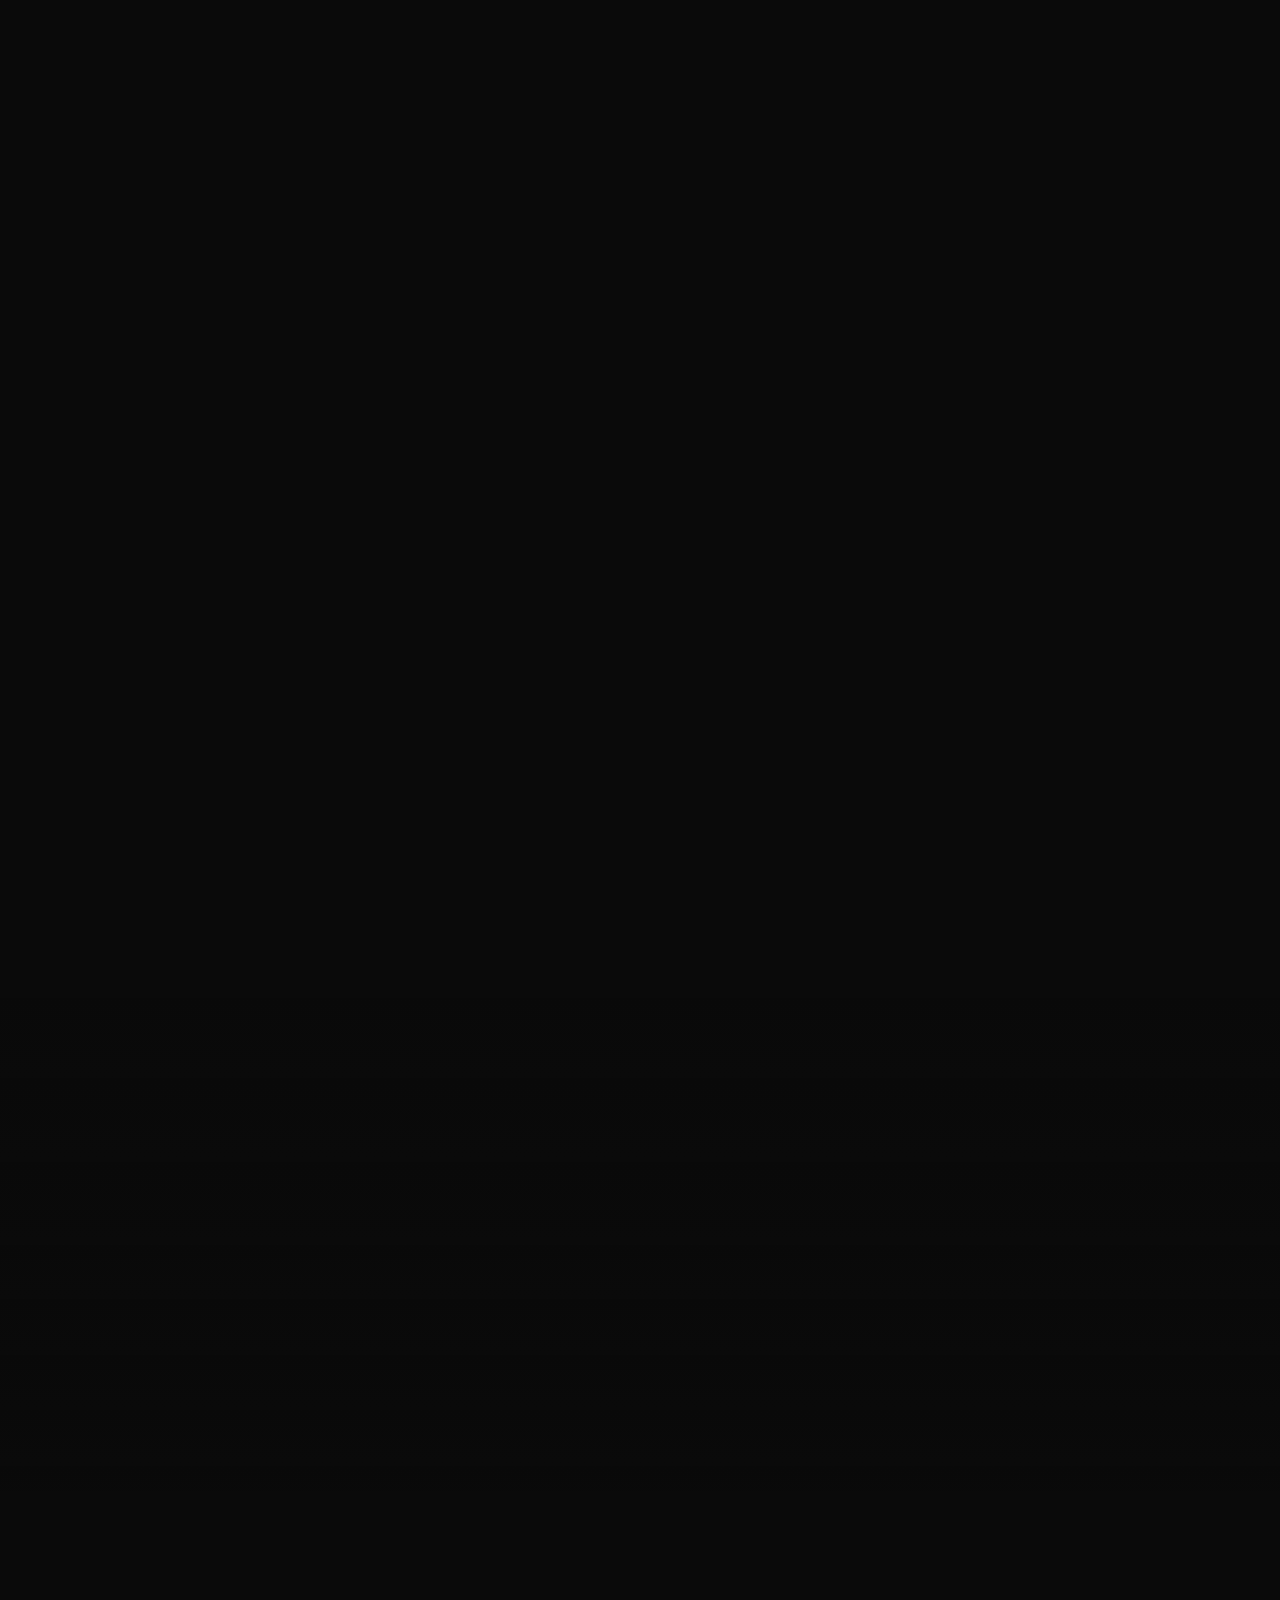
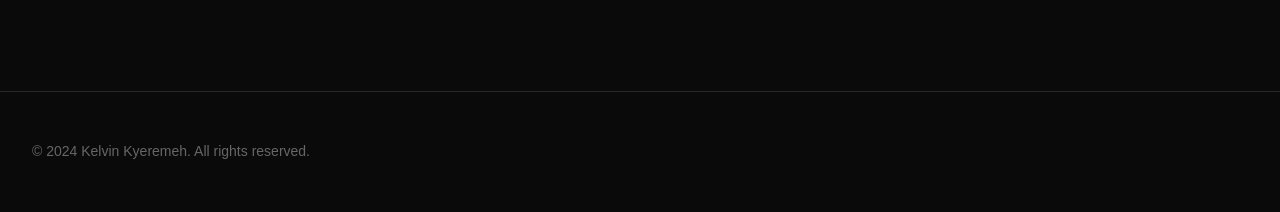
==== index.html @ 632bdc46 "Replace page transitions with smooth site-wide black fade Co-Authored-By: Claude Opus 4.6 <noreply@a" ====
<!DOCTYPE html>
<html lang="en">
<head>
    <meta charset="UTF-8">
    <meta name="viewport" content="width=device-width, initial-scale=1.0">
    <title>Kelvin Kyeremeh - UX/UI Designer</title>
    <meta name="description" content="Portfolio of Kelvin Kyeremeh, UX/UI Designer specializing in user-centered digital experiences">
    <link rel="stylesheet" href="css/styles.css">
</head>
<body>
    <div class="page-transition-overlay"></div>
    <!-- Navigation -->
    <nav class="nav">
        <div class="nav-container">
            <a href="index.html" class="logo">
                <span>KELVIN KYEREMEH</span>
            </a>
            <ul class="nav-links">
                <li><a href="index.html" class="nav-link active">Work</a></li>
                <li><a href="stack.html" class="nav-link">Stack</a></li>
                <li><a href="about.html" class="nav-link">About</a></li>
            </ul>
            <div class="nav-actions">
                <a href="https://www.linkedin.com/in/kelvin-kyeremeh-b61089263/" target="_blank" rel="noopener noreferrer" class="linkedin-icon" aria-label="LinkedIn">
                    <svg width="24" height="24" viewBox="0 0 24 24" fill="currentColor">
                        <path d="M20.447 20.452h-3.554v-5.569c0-1.328-.027-3.037-1.852-3.037-1.853 0-2.136 1.445-2.136 2.939v5.667H9.351V9h3.414v1.561h.046c.477-.9 1.637-1.85 3.37-1.85 3.601 0 4.267 2.37 4.267 5.455v6.286zM5.337 7.433c-1.144 0-2.063-.926-2.063-2.065 0-1.138.92-2.063 2.063-2.063 1.14 0 2.064.925 2.064 2.063 0 1.139-.925 2.065-2.064 2.065zm1.782 13.019H3.555V9h3.564v11.452zM22.225 0H1.771C.792 0 0 .774 0 1.729v20.542C0 23.227.792 24 1.771 24h20.451C23.2 24 24 23.227 24 22.271V1.729C24 .774 23.2 0 22.222 0h.003z"/>
                    </svg>
                </a>
                <a href="kelvin-kyeremeh-resume.pdf" download class="resume-btn">
                    Resume <span class="download-icon">↓</span>
                </a>
            </div>
            <button class="menu-toggle" aria-label="Toggle menu">
                <span></span>
                <span></span>
                <span></span>
            </button>
        </div>
        <!-- Mobile Menu Overlay -->
        <div class="mobile-menu">
            <ul class="mobile-menu-links">
                <li><a href="index.html" class="mobile-nav-link">Work</a></li>
                <li><a href="stack.html" class="mobile-nav-link">Stack</a></li>
                <li><a href="about.html" class="mobile-nav-link">About</a></li>
                <li><a href="kelvin-kyeremeh-resume.pdf" download class="mobile-nav-link">Resume</a></li>
            </ul>
        </div>
    </nav>

    <!-- Hero Section -->
    <section class="hero">
        <div class="container">
            <div class="hero-content">
                <h1 class="hero-title">
                    <span class="hero-title-line">UX/UI Designer</span>
                    <span class="hero-title-line">designing clarity</span>
                    <span class="hero-title-line">in a noisy world</span>
                </h1>
                <p class="hero-subtitle">Available for freelance & full-time roles</p>
            </div>
            <div class="scroll-indicator">
                <span>Scroll to explore</span>
                <div class="scroll-line"></div>
            </div>
        </div>
    </section>

    <!-- Projects Section -->
    <section class="projects">
        <div class="container-full">
            <!-- Project 1 - Pinterest -->
            <article class="project-showcase project-showcase--fullbg" data-project="1">
                <div class="project-bg-image" style="background-image: url('images/pinterest-hero.png');"></div>
                <div class="project-bg-overlay"></div>
                <div class="project-content project-content--fullbg">
                    <div class="project-text project-text--fullbg">
                        <h2 class="project-showcase-title">Pinterest,<br>Organized</h2>
                        <p class="project-showcase-description">Improving the visibility and usability of Sections to help users better manage saved content and reduce clutter.</p>
                        <a href="case-studies/pinterest-redesign.html" class="project-showcase-link">
                            OPEN CASE STUDY <span class="arrow">→</span>
                        </a>
                    </div>
                    <div class="project-visual pinterest-3d-scene project-visual--poke">
                        <div class="phone-mockup phone-mockup--back">
                            <div class="phone-mockup__frame">
                                <div class="phone-mockup__notch"></div>
                                <div class="phone-mockup__screen">
                                    <img src="images/boards.png" alt="Pinterest app" />
                                </div>
                                <div class="phone-mockup__bar"></div>
                            </div>
                        </div>
                        <div class="phone-mockup phone-mockup--front">
                            <div class="phone-mockup__frame">
                                <div class="phone-mockup__notch"></div>
                                <div class="phone-mockup__screen">
                                    <img src="images/boards.png" alt="Pinterest app" />
                                </div>
                                <div class="phone-mockup__bar"></div>
                            </div>
                        </div>
                    </div>
                </div>
            </article>

            <!-- Project 2 - USPS -->
            <article class="project-showcase" data-project="2">
                <div class="project-content">
                    <div class="project-text">
                        <h2 class="project-showcase-title">USPS, Modernized</h2>
                        <p class="project-showcase-description">Modernizing package tracking for clarity and ease of use. Redesigned the USPS mobile app to help users understand delivery progress at a glance with a cleaner interface.</p>
                        <a href="case-studies/usps-redesign.html" class="project-showcase-link">
                            OPEN CASE STUDY <span class="arrow">→</span>
                        </a>
                    </div>
                    <div class="project-visual">
                        <div class="project-main-image" style="background: linear-gradient(135deg, #004B87 0%, #0077C8 100%);">
                            <div class="image-placeholder">
                                <span>USPS Hero Image</span>
                            </div>
                        </div>
                        <div class="project-preview-card" style="background: linear-gradient(135deg, #667eea 0%, #764ba2 100%);">
                            <div class="image-placeholder">
                                <span>Preview</span>
                            </div>
                        </div>
                    </div>
                </div>
            </article>

            <!-- Project 3 - Under Construction -->
            <article class="project-showcase" data-project="3">
                <div class="project-content">
                    <div class="project-text">
                        <h2 class="project-showcase-title">?????</h2>
                        <p class="project-showcase-description">New project coming soon. Stay tuned for updates on this exciting design challenge.</p>
                        <a href="#" class="project-showcase-link disabled" onclick="event.preventDefault();">
                            COMING SOON <span class="arrow">→</span>
                        </a>
                    </div>
                    <div class="project-visual">
                        <div class="project-main-image" style="background: linear-gradient(135deg, #4facfe 0%, #00f2fe 100%);">
                            <div class="image-placeholder under-construction">
                                <span style="font-size: 3rem;">🚧</span>
                                <span style="font-size: 1.5rem; font-weight: 600;">UNDER CONSTRUCTION</span>
                            </div>
                        </div>
                        <div class="project-preview-card" style="background: linear-gradient(135deg, #4facfe 0%, #00f2fe 100%);">
                            <div class="image-placeholder">
                                <span>Coming Soon</span>
                            </div>
                        </div>
                    </div>
                </div>
            </article>
        </div>
    </section>

    <!-- Get in Touch Section -->
    <div class="get-in-touch">
        <p class="get-in-touch-label">Get in touch</p>
        <span class="email-link" id="emailLink" onclick="copyEmail(event)">kelvinkyeremehh&#64;gmail.com</span>
        <span class="copy-notification" id="copyNotification">Email copied!</span>
    </div>

    <!-- Footer -->
    <footer class="footer">
        <div class="container">
            <div class="footer-content">
                <p>&copy; 2024 Kelvin Kyeremeh. All rights reserved.</p>
            </div>
        </div>
    </footer>

    <!-- Custom Cursor -->
    <div class="cursor"></div>
    <div class="cursor-follower"></div>

    <script src="js/script.js"></script>
</body>
</html>
---- css/styles.css ----
/* ==========================================
   PORTFOLIO STARTER - STYLES
   Inspired by modern portfolio aesthetics
   ========================================== */

/* ==========================================
   CSS VARIABLES
   ========================================== */
:root {
    /* Colors - Dark Theme */
    --bg-primary: #0a0a0a;
    --bg-secondary: #111111;
    --bg-light: #1a1a1a;
    --text-primary: #ffffff;
    --text-secondary: #a0a0a0;
    --text-muted: #666666;
    --accent: #ec4899;
    --accent-hover: #f472b6;
    --border-color: #2a2a2a;
    
    /* Typography */
    --font-main: -apple-system, BlinkMacSystemFont, 'Segoe UI', 'Roboto', 'Oxygen', 'Ubuntu', 'Cantarell', sans-serif;
    --font-display: -apple-system, BlinkMacSystemFont, 'Segoe UI', 'Roboto', 'Oxygen', 'Ubuntu', 'Cantarell', sans-serif;
    
    /* Spacing */
    --spacing-xs: 0.5rem;
    --spacing-sm: 1rem;
    --spacing-md: 2rem;
    --spacing-lg: 4rem;
    --spacing-xl: 6rem;
    
    /* Layout */
    --max-width: 1400px;
    --border-radius: 12px;
    
    /* Transitions */
    --transition-smooth: all 0.4s cubic-bezier(0.4, 0, 0.2, 1);
    --transition-fast: all 0.2s ease;
}

/* ==========================================
   RESET & BASE STYLES
   ========================================== */
* {
    margin: 0;
    padding: 0;
    box-sizing: border-box;
}

html {
    scroll-behavior: smooth;
    font-size: 16px;
}

body {
    font-family: var(--font-main);
    background-color: var(--bg-primary);
    color: var(--text-primary);
    line-height: 1.6;
    overflow-x: hidden;
    cursor: none; /* Custom cursor enabled */
    position: relative;
}

/* Bottom blur gradient - only visible after scrolling */
body::after {
    content: '';
    position: fixed;
    bottom: 0;
    left: 0;
    right: 0;
    height: 120px;
    background: linear-gradient(to bottom,
        transparent 0%,
        rgba(10, 10, 10, 0.04) 20%,
        rgba(10, 10, 10, 0.12) 40%,
        rgba(10, 10, 10, 0.28) 60%,
        rgba(10, 10, 10, 0.48) 80%,
        rgba(10, 10, 10, 0.68) 100%
    );
    -webkit-mask-image: linear-gradient(to bottom, transparent 0%, black 40%);
    mask-image: linear-gradient(to bottom, transparent 0%, black 40%);
    pointer-events: none;
    z-index: 100;
    backdrop-filter: blur(3.2px);
    -webkit-backdrop-filter: blur(3.2px);
    opacity: 0;
    transition: opacity 0.5s ease;
}

body.scrolled::after {
    opacity: 1;

}

body.at-bottom::after {
    opacity: 0;
}

::selection {
    background-color: var(--accent);
    color: white;
}

/* ==========================================
   CUSTOM CURSOR
   ========================================== */
.cursor,
.cursor-follower {
    width: 10px;
    height: 10px;
    border-radius: 50%;
    position: fixed;
    pointer-events: none;
    z-index: 9999;
    left: 0;
    top: 0;
    transform: translate(-50%, -50%);
}

.cursor {
    background-color: var(--accent);
    transition: transform 0.15s ease, opacity 0.3s ease;
    opacity: 1;
}

.cursor-follower {
    width: 40px;
    height: 40px;
    border: 1px solid var(--accent);
    background: transparent;
    transition: transform 0.3s cubic-bezier(0.4, 0, 0.2, 1), opacity 0.3s ease;
    opacity: 0.5;
}

/* Cursor hover states */
body.cursor-hover .cursor {
    transform: translate(-50%, -50%) scale(2);
    opacity: 0.8;
}

body.cursor-hover .cursor-follower {
    transform: translate(-50%, -50%) scale(1.5);
    opacity: 0.3;
}

/* Hide custom cursor on touch devices */
@media (hover: none) {
    .cursor,
    .cursor-follower {
        display: none !important;
    }
}

/* ==========================================
   TYPOGRAPHY
   ========================================== */
h1, h2, h3, h4, h5, h6 {
    font-family: var(--font-display);
    font-weight: 600;
    line-height: 1.2;
    color: var(--text-primary);
}

h1 {
    font-size: clamp(2.5rem, 8vw, 5rem);
    font-weight: 700;
    letter-spacing: -0.03em;
}

h2 {
    font-size: clamp(2rem, 5vw, 3.5rem);
    font-weight: 600;
    letter-spacing: -0.02em;
}

h3 {
    font-size: clamp(1.5rem, 3vw, 2rem);
    font-weight: 600;
}

h4 {
    font-size: 1.25rem;
    font-weight: 600;
}

p {
    font-size: 1.125rem;
    color: var(--text-secondary);
    line-height: 1.7;
}

.large-text {
    font-size: clamp(1.25rem, 2.5vw, 1.75rem);
    line-height: 1.6;
    color: var(--text-primary);
}

a {
    color: var(--text-primary);
    text-decoration: none;
    transition: var(--transition-fast);
}

ul {
    list-style: none;
}

/* ==========================================
   LAYOUT CONTAINERS
   ========================================== */
.container {
    max-width: var(--max-width);
    margin: 0 auto;
    padding: 0 2rem;
}

.case-container {
    max-width: 1000px;
    margin: 0 auto;
    padding: 0 2rem;
}

/* ==========================================
   NAVIGATION - Andy Weir Style
   ========================================== */
.nav {
    position: fixed;
    top: 0;
    left: 0;
    right: 0;
    z-index: 1000;
    background-color: transparent;
    padding: 2rem 0;
    transition: all 0.3s ease;
}

.nav.scrolled {
    background-color: transparent;
}

.nav-container {
    max-width: var(--max-width);
    margin: 0 auto;
    padding: 0 2rem;
    display: flex;
    justify-content: space-between;
    align-items: center;
    gap: 2rem;
}

/* Logo - No Avatar */
.logo {
    display: flex;
    align-items: center;
    font-size: 1rem;
    font-weight: 500;
    letter-spacing: 0.02em;
    color: var(--text-primary);
    transition: opacity 0.3s ease;
}

.logo:hover {
    opacity: 0.8;
}

/* Navigation Links - Pill Style */
.nav-links {
    display: flex;
    gap: 0.5rem;
    align-items: center;
    background: rgba(255, 255, 255, 0.08);
    padding: 0.5rem;
    border-radius: 50px;
    backdrop-filter: blur(24px) saturate(180%);
    -webkit-backdrop-filter: blur(24px) saturate(180%);
    border: 1px solid rgba(255, 255, 255, 0.14);
    box-shadow: 0 4px 24px rgba(0, 0, 0, 0.25), inset 0 1px 0 rgba(255, 255, 255, 0.08);
}

.nav-link {
    position: relative;
    font-size: 0.9375rem;
    font-weight: 400;
    color: var(--text-secondary);
    padding: 0.5rem 1.25rem;
    border-radius: 50px;
    transition: all 0.3s ease;
    white-space: nowrap;
}

.nav-link:hover {
    color: var(--text-primary);
    background: rgba(255, 255, 255, 0.05);
}

.nav-link.active {
    color: var(--text-primary);
    background: rgba(255, 255, 255, 0.1);
    font-weight: 500;
}

/* Nav Actions */
.nav-actions {
    display: flex;
    align-items: center;
}

.resume-btn {
    display: flex;
    align-items: center;
    gap: 0.5rem;
    padding: 0.625rem 1.25rem;
    background: rgba(255, 255, 255, 0.95);
    color: #000;
    border-radius: 50px;
    font-size: 0.9375rem;
    font-weight: 500;
    transition: all 0.3s ease;
    border: none;
}

.resume-btn:hover {
    background: rgba(255, 255, 255, 1);
    transform: translateY(-1px);
    box-shadow: 0 4px 12px rgba(255, 255, 255, 0.2);
}

.download-icon {
    font-size: 1.1rem;
    line-height: 1;
}

/* LinkedIn Icon */
.linkedin-icon {
    display: inline-flex;
    align-items: center;
    justify-content: center;
    width: 44px;
    height: 44px;
    margin-right: 1rem;
    color: white;
    opacity: 1;
    transition: transform 0.3s ease;
}

.linkedin-icon:hover {
    transform: translateY(-2px);
}

/* Get in Touch Section */
.get-in-touch {
    position: fixed;
    bottom: 2rem;
    right: 2rem;
    text-align: right;
    z-index: 1001;
}

.get-in-touch-label {
    font-size: 0.75rem;
    font-weight: 600;
    letter-spacing: 0.1em;
    text-transform: uppercase;
    color: var(--text-muted);
    margin-bottom: 0.5rem;
}

.email-link {
    display: block;
    font-size: 1rem;
    color: var(--text-primary);
    text-decoration: none;
    position: relative;
    transition: color 0.3s ease;
    cursor: pointer;
    text-align: right;
}

.email-link::after {
    content: '';
    position: absolute;
    bottom: -2px;
    left: 0;
    width: 0;
    height: 1px;
    background: var(--accent);
    transition: width 0.3s ease;
}

.email-link:hover::after {
    width: 100%;
}

.email-link:hover {
    color: var(--accent);
}

.copy-notification {
    display: block;
    font-size: 0.75rem;
    color: var(--accent);
    margin-top: 0.5rem;
    opacity: 0;
    transform: translateY(-5px);
    transition: opacity 0.3s ease, transform 0.3s ease;
}

.copy-notification.show {
    opacity: 1;
    transform: translateY(0);
}

/* Mobile menu toggle */
.menu-toggle {
    display: none;
    flex-direction: column;
    gap: 5px;
    background: transparent;
    border: none;
    cursor: pointer;
    padding: 0.5rem;
    z-index: 1001;
    position: relative;
}

.menu-toggle span {
    display: block;
    width: 22px;
    height: 2px;
    background: var(--text-primary);
    transition: var(--transition-fast);
    border-radius: 2px;
}

.menu-toggle.active span:nth-child(1) {
    transform: rotate(45deg) translate(5px, 5px);
}

.menu-toggle.active span:nth-child(2) {
    opacity: 0;
}

.menu-toggle.active span:nth-child(3) {
    transform: rotate(-45deg) translate(7px, -6px);
}

/* Mobile Menu Overlay */
.mobile-menu {
    position: fixed;
    top: 0;
    right: -100%;
    width: 100%;
    max-width: 400px;
    height: 100vh;
    background: rgba(10, 10, 10, 0.98);
    backdrop-filter: blur(20px);
    z-index: 999;
    transition: right 0.3s cubic-bezier(0.4, 0, 0.2, 1);
    padding: 100px 2rem 2rem;
}

.mobile-menu.active {
    right: 0;
}

.mobile-menu-links {
    list-style: none;
    display: flex;
    flex-direction: column;
    gap: 1rem;
}

.mobile-nav-link {
    display: block;
    font-size: 1.5rem;
    font-weight: 500;
    color: var(--text-primary);
    padding: 1rem 0;
    border-bottom: 1px solid rgba(255, 255, 255, 0.1);
    transition: var(--transition-fast);
}

.mobile-nav-link:hover {
    color: var(--accent);
    padding-left: 1rem;
}

/* Responsive */
@media (max-width: 1024px) {
    .nav-links {
        display: none;
    }
    
    .nav-actions {
        display: none;
    }
    
    .menu-toggle {
        display: flex;
    }
    
    .linkedin-icon {
        display: none;
    }
    
    .get-in-touch {
        bottom: 1rem;
        right: 1rem;
    }
    
    .get-in-touch-label {
        font-size: 0.65rem;
    }
    
    .email-link {
        font-size: 0.875rem;
    }
}

/* ==========================================
   HERO SECTION
   ========================================== */
.hero {
    min-height: 100vh;
    display: flex;
    align-items: center;
    justify-content: center;
    position: relative;
    padding-top: 80px;
}

.hero-content {
    text-align: center;
    margin-bottom: 4rem;
}

.hero-title {
    margin-bottom: 2rem;
}

.hero-title-line {
    display: block;
    opacity: 0;
    transform: translateY(30px);
    animation: fadeInUp 0.8s cubic-bezier(0.4, 0, 0.2, 1) forwards;
}

.hero-title-line:nth-child(1) {
    animation-delay: 0.1s;
}

.hero-title-line:nth-child(2) {
    animation-delay: 0.2s;
}

.hero-title-line:nth-child(3) {
    animation-delay: 0.3s;
}

@keyframes fadeInUp {
    to {
        opacity: 1;
        transform: translateY(0);
    }
}

.hero-subtitle {
    font-size: 1.25rem;
    color: var(--text-secondary);
    opacity: 0;
    animation: fadeIn 0.8s 0.6s forwards;
}

@keyframes fadeIn {
    to {
        opacity: 1;
    }
}

.scroll-indicator {
    position: absolute;
    bottom: 4rem;
    left: 50%;
    transform: translateX(-50%);
    text-align: center;
    color: var(--text-muted);
    font-size: 0.875rem;
}

.scroll-line {
    width: 1px;
    height: 60px;
    background: var(--text-muted);
    margin: 1rem auto 0;
    animation: scrollAnimation 2s infinite;
}

@keyframes scrollAnimation {
    0%, 100% {
        transform: scaleY(0.5);
        transform-origin: top;
    }
    50% {
        transform: scaleY(1);
        transform-origin: top;
    }
}

/* ==========================================
   PROJECTS SECTION - Robin Noguier Style
   ========================================== */
.projects {
    padding: 0;
    margin-top: var(--spacing-xl);
}

.container-full {
    width: 100%;
    max-width: 100vw;
}

.project-showcase {
    min-height: 100vh;
    display: flex;
    align-items: center;
    padding: 4rem 0;
}

/* Full-background card layout */
.project-showcase--fullbg {
    position: relative;
    overflow: visible;
    padding: 0;
    min-height: 55vh;
    align-items: flex-end;
}

.project-bg-image {
    position: absolute;
    inset: 0;
    background-size: cover;
    background-position: center center;
    filter: brightness(0.3) saturate(0.5);
    z-index: 0;
}

.project-bg-overlay {
    position: absolute;
    inset: 0;
    background: linear-gradient(
        to bottom,
        rgba(10,10,10,0.2) 0%,
        rgba(10,10,10,0.5) 50%,
        rgba(10,10,10,0.95) 100%
    );
    z-index: 1;
}

.project-content--fullbg {
    position: relative;
    z-index: 2;
    display: grid;
    grid-template-columns: 1fr 1fr;
    align-items: flex-end;
    width: 100%;
    max-width: var(--max-width);
    margin: 0 auto;
    padding: 0 4rem 5rem;
    gap: 0;
}

.project-text--fullbg {
    padding-bottom: 2rem;
}

.project-index-label {
    font-size: 0.75rem;
    font-weight: 600;
    letter-spacing: 0.2em;
    color: rgba(255,255,255,0.4);
    margin-bottom: 1.5rem;
}

/* Phones poke out from bottom of card */
.project-visual--poke {
    position: relative;
    height: 500px;
    display: flex;
    align-items: flex-end;
    justify-content: center;
    margin-bottom: -160px;
    z-index: 10;
}

/* Text and visual start hidden */
.project-showcase .project-text {
    opacity: 0;
    transform: translateY(80px);
    transition: opacity 1s cubic-bezier(0.4, 0, 0.2, 1),
                transform 1s cubic-bezier(0.4, 0, 0.2, 1);
}

.project-showcase .project-visual {
    opacity: 0;
    transform: translateY(100px);
    transition: opacity 1s cubic-bezier(0.4, 0, 0.2, 1),
                transform 1s cubic-bezier(0.4, 0, 0.2, 1);
    transition-delay: 0.2s;
}

/* Fade in on scroll */
.project-showcase.in-view .project-text {
    opacity: 1;
    transform: translateY(0);
}

.project-showcase.in-view .project-visual {
    opacity: 1;
    transform: translateY(0);
}

.project-content {
    max-width: var(--max-width);
    margin: 0 auto;
    padding: 0 2rem;
    display: grid;
    grid-template-columns: 1fr 1.5fr;
    gap: 4rem;
    align-items: center;
}

/* Left side - Text */
.project-text {
    padding-right: 2rem;
}

.project-showcase-title {
    font-size: clamp(4rem, 10vw, 8rem);
    font-weight: 700;
    line-height: 0.9;
    margin-bottom: 2rem;
    letter-spacing: -0.03em;
}

.project-showcase-description {
    font-size: 1.125rem;
    line-height: 1.7;
    color: var(--text-secondary);
    margin-bottom: 2rem;
    max-width: 500px;
}

.project-showcase-link {
    display: inline-flex;
    align-items: center;
    gap: 0.5rem;
    font-size: 0.875rem;
    font-weight: 600;
    letter-spacing: 0.1em;
    text-transform: uppercase;
    color: var(--text-primary);
    transition: var(--transition-fast);
    position: relative;
}

.project-showcase-link::after {
    content: '';
    position: absolute;
    bottom: -4px;
    left: 0;
    width: 0;
    height: 2px;
    background: var(--accent);
    transition: width 0.3s ease;
}

.project-showcase-link:hover::after {
    width: calc(100% - 2rem);
}

.project-showcase-link.disabled {
    opacity: 0.5;
    cursor: not-allowed;
}

.project-showcase-link .arrow {
    transition: transform 0.3s ease;
}

.project-showcase-link:hover .arrow {
    transform: translateX(5px);
}

/* Right side - Visual */
.project-visual {
    position: relative;
    height: 600px;
}

.project-main-image {
    position: absolute;
    top: 0;
    right: 0;
    width: 85%;
    height: 100%;
    border-radius: 12px;
    overflow: hidden;
    transform: perspective(1500px) rotateY(-8deg) rotateX(2deg);
    box-shadow: -40px 40px 80px rgba(0, 0, 0, 0.4);
    transition: transform 0.6s cubic-bezier(0.4, 0, 0.2, 1);
}

.project-showcase:hover .project-main-image {
    transform: perspective(1500px) rotateY(-5deg) rotateX(1deg) translateY(-10px);
}

.project-main-image .image-placeholder {
    width: 100%;
    height: 100%;
    display: flex;
    flex-direction: column;
    align-items: center;
    justify-content: center;
    color: rgba(255, 255, 255, 0.8);
    font-size: 1.5rem;
}

.project-preview-card {
    position: absolute;
    bottom: 0;
    left: 0;
    width: 280px;
    height: 320px;
    border-radius: 12px;
    overflow: hidden;
    border: 3px solid var(--bg-primary);
    box-shadow: 0 20px 60px rgba(0, 0, 0, 0.4);
    transform: translateY(20px);
    transition: transform 0.6s cubic-bezier(0.4, 0, 0.2, 1) 0.1s;
    z-index: 2;
}

.project-showcase:hover .project-preview-card {
    transform: translateY(0);
}

.project-preview-card .image-placeholder {
    width: 100%;
    height: 100%;
    display: flex;
    align-items: center;
    justify-content: center;
    color: rgba(255, 255, 255, 0.7);
    font-size: 1rem;
}

/* Pinterest 3D phone mockup scene */
.pinterest-3d-scene {
    perspective: 1200px;
    position: relative;
    height: 600px;
    display: flex;
    align-items: center;
    justify-content: center;
}

.phone-mockup {
    position: absolute;
    transition: transform 0.5s cubic-bezier(0.34, 1.56, 0.64, 1);
}

.phone-mockup__frame {
    background: #111;
    border-radius: 44px;
    padding: 12px;
    box-shadow:
        0 0 0 1px #333,
        0 0 0 3px #111,
        0 0 0 4px #3a3a3a,
        0 40px 80px rgba(0, 0, 0, 0.6);
}

.phone-mockup__notch {
    position: absolute;
    top: 12px;
    left: 50%;
    transform: translateX(-50%);
    width: 72px;
    height: 20px;
    background: #111;
    border-radius: 0 0 14px 14px;
    z-index: 10;
}

.phone-mockup__screen {
    border-radius: 34px;
    overflow: hidden;
    background: #000;
    aspect-ratio: 9 / 19.5;
}

.phone-mockup__screen img {
    width: 100%;
    height: 100%;
    object-fit: cover;
    object-position: top;
    display: block;
}

.phone-mockup__bar {
    width: 70px;
    height: 4px;
    background: #444;
    border-radius: 4px;
    margin: 8px auto 0;
}

.phone-mockup--back {
    width: 260px;
    position: absolute;
    bottom: 0;
    transform: translate(150px, 0px) rotateY(-22deg) rotateZ(4deg);
    z-index: 1;
    opacity: 0.8;
    transition: transform 0.5s cubic-bezier(0.34, 1.56, 0.64, 1),
                opacity 0.4s ease,
                box-shadow 0.4s ease;
}

.phone-mockup--front {
    width: 300px;
    position: absolute;
    bottom: 0;
    transform: translate(-60px, 0px) rotateY(8deg) rotateZ(-2deg);
    z-index: 2;
    transition: transform 0.5s cubic-bezier(0.34, 1.56, 0.64, 1),
                box-shadow 0.4s ease;
}

/* Hover — phones fan out with bounce */
.project-showcase:hover .phone-mockup--front {
    transform: translate(-60px, -28px) rotateY(4deg) rotateZ(-2deg);
}

.project-showcase:hover .phone-mockup--back {
    transform: translate(190px, -10px) rotateY(-18deg) rotateZ(4deg);
    opacity: 1;
}

.project-showcase:hover .phone-mockup--front .phone-mockup__frame {
    box-shadow:
        0 0 0 1px #333,
        0 0 0 3px #111,
        0 0 0 4px #3a3a3a,
        0 60px 120px rgba(0, 0, 0, 0.5);
}

.project-showcase:hover .phone-mockup--back .phone-mockup__frame {
    box-shadow:
        0 0 0 1px #333,
        0 0 0 3px #111,
        0 0 0 4px #3a3a3a,
        0 40px 80px rgba(0, 0, 0, 0.4);
}

/* Responsive */
@media (max-width: 1024px) {
    .project-content {
        grid-template-columns: 1fr;
        gap: 3rem;
    }

    .project-text {
        text-align: center;
        padding-right: 0;
        order: 2;
    }

    .project-visual {
        height: 500px;
        margin: 0 auto;
        max-width: 600px;
        order: 1;
    }

    .project-showcase-description {
        max-width: 100%;
        margin-left: auto;
        margin-right: auto;
    }

    .project-main-image {
        transform: perspective(1500px) rotateY(-5deg) rotateX(1deg);
    }
}

@media (max-width: 768px) {
    .project-showcase {
        min-height: auto;
        padding: 3rem 0;
    }
    
    .project-showcase-title {
        font-size: 3.5rem;
    }
    
    .project-visual {
        height: 400px;
    }
    
    .project-main-image {
        width: 90%;
        transform: perspective(1200px) rotateY(-3deg);
    }
    
    .project-preview-card {
        width: 200px;
        height: 240px;
    }
}

/* Old project card styles - removed */

/* ==========================================
   CONTACT SECTION
   ========================================== */
.contact {
    padding: var(--spacing-xl) 0;
    background: var(--bg-secondary);
}

.contact-content {
    text-align: center;
    max-width: 800px;
    margin: 0 auto;
}

.contact-title {
    margin-bottom: 1rem;
}

.contact-subtitle {
    font-size: 1.25rem;
    margin-bottom: 3rem;
}

.contact-links {
    display: grid;
    grid-template-columns: repeat(auto-fit, minmax(250px, 1fr));
    gap: 2rem;
    margin-top: 3rem;
}

.contact-link {
    display: flex;
    flex-direction: column;
    gap: 0.5rem;
    padding: 2rem;
    background: var(--bg-primary);
    border-radius: var(--border-radius);
    border: 1px solid var(--border-color);
    transition: var(--transition-smooth);
}

.contact-link:hover {
    border-color: var(--accent);
    transform: translateY(-5px);
}

.contact-label {
    font-size: 0.875rem;
    color: var(--text-muted);
    text-transform: uppercase;
    letter-spacing: 0.05em;
}

.contact-value {
    font-size: 1.125rem;
    color: var(--accent);
}

/* ==========================================
   FOOTER
   ========================================== */
.footer {
    padding: 3rem 0;
    border-top: 1px solid var(--border-color);
}

.footer-content {
    display: flex;
    justify-content: space-between;
    align-items: center;
}

.footer-content p {
    color: var(--text-muted);
    font-size: 0.875rem;
}

.footer-links {
    display: flex;
    gap: 2rem;
}

.footer-links a {
    color: var(--text-secondary);
    font-size: 0.875rem;
    transition: var(--transition-fast);
}

.footer-links a:hover {
    color: var(--accent);
}

/* ==========================================
   ABOUT PAGE
   ========================================== */
.about-hero {
    padding: var(--spacing-xl) 0;
    padding-top: calc(var(--spacing-xl) + 80px);
}

.about-grid {
    display: grid;
    grid-template-columns: 1fr 1.5fr;
    gap: 4rem;
    align-items: center;
}

.about-image-wrapper {
    position: relative;
}

.about-image {
    aspect-ratio: 3 / 4;
    border-radius: var(--border-radius);
    overflow: hidden;
    background: var(--bg-light);
}

.about-image img {
    width: 100%;
    height: 100%;
    object-fit: cover;
}

.about-title {
    margin-bottom: 2rem;
}

.about-text p {
    margin-bottom: 1.5rem;
}

.skills-section {
    padding: var(--spacing-xl) 0;
    background: var(--bg-secondary);
}

.skills-grid {
    display: grid;
    grid-template-columns: repeat(auto-fit, minmax(250px, 1fr));
    gap: 3rem;
    margin-top: 3rem;
}

.skill-category h3 {
    margin-bottom: 1.5rem;
    color: var(--accent);
    font-size: 1.125rem;
}

.skill-category ul {
    display: flex;
    flex-direction: column;
    gap: 0.75rem;
}

.skill-category li {
    color: var(--text-secondary);
    padding-left: 1.5rem;
    position: relative;
}

.skill-category li::before {
    content: '→';
    position: absolute;
    left: 0;
    color: var(--accent);
}

.experience-section {
    padding: var(--spacing-xl) 0;
}

.timeline {
    margin-top: 3rem;
    position: relative;
}

.timeline::before {
    content: '';
    position: absolute;
    left: 0;
    top: 0;
    bottom: 0;
    width: 2px;
    background: var(--border-color);
}

.timeline-item {
    display: grid;
    grid-template-columns: 200px 1fr;
    gap: 3rem;
    margin-bottom: 3rem;
    position: relative;
}

.timeline-item::before {
    content: '';
    position: absolute;
    left: -6px;
    top: 5px;
    width: 14px;
    height: 14px;
    border-radius: 50%;
    background: var(--accent);
    border: 3px solid var(--bg-primary);
}

.timeline-date {
    color: var(--text-muted);
    font-size: 0.875rem;
    text-transform: uppercase;
    letter-spacing: 0.05em;
}

.timeline-content h3 {
    margin-bottom: 0.5rem;
}

.company {
    color: var(--accent);
    font-weight: 600;
    margin-bottom: 0.75rem;
}

.cta-section {
    padding: var(--spacing-xl) 0;
    text-align: center;
    background: var(--bg-secondary);
}

.cta-content h2 {
    margin-bottom: 1rem;
}

.cta-content p {
    font-size: 1.25rem;
    margin-bottom: 2rem;
}

.cta-button {
    display: inline-block;
    padding: 1rem 2.5rem;
    background: var(--accent);
    color: white;
    border-radius: 50px;
    font-weight: 600;
    transition: var(--transition-smooth);
}

.cta-button:hover {
    background: var(--accent-hover);
    transform: translateY(-2px);
    box-shadow: 0 10px 30px rgba(99, 102, 241, 0.3);
}

/* ==========================================
   CASE STUDY PAGE - New Style
   ========================================== */
.case-study-page {
    background: var(--bg-primary);
    margin: 0;
    padding: 0;
}

/* Page Transition Overlay */
.page-transition-overlay {
    position: fixed;
    inset: 0;
    background: #0a0a0a;
    z-index: 10000;
    opacity: 1;
    pointer-events: all;
    transition: opacity 0.5s ease;
}

body.page-fade-in .page-transition-overlay {
    opacity: 0;
    pointer-events: none;
}

body.page-transitioning .page-transition-overlay {
    opacity: 1;
    pointer-events: all;
}

/* Case Study Navigation */
.case-nav {
    position: fixed;
    top: 0;
    left: 0;
    right: 0;
    z-index: 1000;
    display: flex;
    justify-content: space-between;
    align-items: center;
    padding: 2rem 3rem;
    background: transparent;
    transition: background 0.3s ease;
    margin: 0;
}

.case-nav.scrolled {
    background: rgba(10, 10, 10, 0.95);
    backdrop-filter: blur(10px);
}

.back-home {
    display: flex;
    align-items: center;
    gap: 0.5rem;
    font-size: 0.875rem;
    font-weight: 600;
    letter-spacing: 0.1em;
    text-transform: uppercase;
    color: var(--text-primary);
    transition: var(--transition-fast);
}

.back-home:hover {
    opacity: 0.7;
}

.back-home svg {
    transition: transform 0.3s ease;
}

.back-home:hover svg {
    transform: translateX(-5px);
}

.case-nav-about {
    font-size: 0.875rem;
    font-weight: 600;
    letter-spacing: 0.1em;
    text-transform: uppercase;
    color: var(--text-primary);
    transition: var(--transition-fast);
}

.case-nav-about:hover {
    opacity: 0.7;
}

/* Hero Section - Fullscreen */
.case-hero-fullscreen {
    position: relative;
    width: 100vw;
    height: 100vh;
    margin: 0;
    padding: 0;
    background: #E60023;
    overflow: hidden;
}

.hero-bg-image {
    position: absolute;
    top: 0;
    left: 0;
    width: 100%;
    height: 100%;
    object-fit: cover;
    object-position: center;
    display: block;
}

.pinterest-hero-title {
    position: absolute;
    bottom: 5rem;
    left: 3rem;
    z-index: 10;
    font-size: clamp(2.5rem, 5vw, 4rem);
    font-weight: 300;
    letter-spacing: -0.02em;
    color: white;
    font-family: serif;
    text-shadow: 0 4px 12px rgba(0, 0, 0, 0.7), 
                 0 8px 24px rgba(0, 0, 0, 0.5),
                 0 2px 4px rgba(0, 0, 0, 0.9);
    margin: 0;
    line-height: 1.1;
}

.hero-scroll-arrow {
    position: absolute;
    bottom: 3rem;
    left: 50%;
    transform: translateX(-50%);
    z-index: 10;
}

.hero-scroll-arrow .arrow-down {
    color: white;
    animation: bounce 2s infinite;
    filter: drop-shadow(0 4px 8px rgba(0, 0, 0, 0.7));
}

/* Old hero section styles - keep for USPS */
.case-hero-new {
    position: relative;
    min-height: 100vh;
    height: 100vh;
    width: 100vw;
    display: flex;
    align-items: center;
    justify-content: center;
    overflow: hidden;
    margin: 0;
    padding: 0;
}

.case-hero-bg {
    position: absolute;
    inset: 0;
    background: #C49E5F; /* Tan/beige color */
    z-index: 0;
}

.case-hero-content {
    position: absolute;
    inset: 0;
    z-index: 1;
    width: 100%;
    height: 100%;
    margin: 0;
    padding: 0;
}

.case-hero-image {
    position: relative;
    width: 100%;
    height: 100%;
    margin: 0;
    border-radius: 0;
    overflow: hidden;
    box-shadow: none;
    transform: none;
    border: none;
    outline: none;
}

.case-hero-image img {
    display: block;
    width: 100%;
    height: 100%;
    object-fit: cover;
    object-position: center;
    border: none;
    outline: none;
}

.case-hero-image .image-placeholder {
    aspect-ratio: 3 / 2;
    display: flex;
    align-items: center;
    justify-content: center;
    color: rgba(255, 255, 255, 0.8);
    font-size: 1.25rem;
}

/* Title at bottom-left of image */
.case-hero-title-bottom {
    font-size: clamp(2.5rem, 6vw, 4.5rem);
    font-weight: 300;
    letter-spacing: -0.02em;
    color: white;
    font-family: serif;
    text-shadow: 0 4px 12px rgba(0, 0, 0, 0.6), 
                 0 8px 24px rgba(0, 0, 0, 0.4),
                 0 2px 4px rgba(0, 0, 0, 0.8);
    margin: 0;
    line-height: 1.1;
}

/* Scroll Down Indicator */
.scroll-down-indicator {
    position: absolute;
    bottom: 3rem;
    left: 50%;
    transform: translateX(-50%);
    z-index: 2;
}

.arrow-down {
    color: white;
    animation: bounce 2s infinite;
    filter: drop-shadow(0 4px 8px rgba(0, 0, 0, 0.6));
}

@keyframes bounce {
    0%, 20%, 50%, 80%, 100% {
        transform: translateY(0);
    }
    40% {
        transform: translateY(-15px);
    }
    60% {
        transform: translateY(-10px);
    }
}

/* About Section */
.case-about-section {
    background: var(--bg-primary);
    padding: 5rem 0;
}

.case-container {
    max-width: 1200px;
    margin: 0 auto;
    padding: 0 3rem;
}

.case-about-grid {
    display: grid;
    grid-template-columns: 1fr 1.5fr;
    gap: 4rem;
}

.case-label {
    font-size: 0.75rem;
    font-weight: 600;
    letter-spacing: 0.15em;
    text-transform: uppercase;
    color: var(--text-muted);
    margin-bottom: 2rem;
}

.case-section-title {
    font-size: clamp(2.5rem, 5vw, 4rem);
    font-weight: 400;
    line-height: 1.2;
    font-family: serif;
}

.case-about-right p {
    font-size: 1.125rem;
    line-height: 1.8;
    color: var(--text-secondary);
    margin-bottom: 1.5rem;
}

.case-meta-grid {
    display: grid;
    grid-template-columns: repeat(3, 1fr);
    gap: 2rem;
    margin-top: 2.5rem;
}

.case-meta-item {
}

.case-meta-label {
    font-size: 0.75rem;
    font-weight: 600;
    letter-spacing: 0.15em;
    text-transform: uppercase;
    color: var(--text-muted);
    margin-bottom: 0.5rem;
}

.case-meta-value {
    font-size: 1.125rem;
    color: var(--text-primary);
}

/* Process Section */
.case-process-section {
    background: var(--bg-primary);
    padding: 3.5rem 0;
}

.case-process-header {
    margin-bottom: 2rem;
}

.case-number {
    font-size: 0.875rem;
    font-weight: 600;
    letter-spacing: 0.15em;
    color: var(--text-muted);
    margin-bottom: 1rem;
}

.case-section-title-large {
    font-size: clamp(3rem, 6vw, 5rem);
    font-weight: 300;
    font-family: serif;
    line-height: 1.1;
}

.case-two-col {
    display: grid;
    grid-template-columns: 1fr 2fr;
    gap: 2.5rem;
}

.case-subsection-title {
    font-size: 1.5rem;
    font-weight: 600;
    line-height: 1.4;
}

.case-two-col p {
    font-size: 1.125rem;
    line-height: 1.8;
    color: var(--text-secondary);
}

/* Visual Section */
.case-visual-section {
    background: var(--bg-primary);
    padding: 6rem 0;
}

.case-visual-grid {
    display: grid;
    grid-template-columns: 1fr 1fr;
    gap: 6rem;
}

.typography-showcase {
    margin-top: 2rem;
}

.color-palette {
    margin-top: 2rem;
}

/* Image Sections */
.case-image-section {
    background: var(--bg-primary);
    padding: 2rem 0;
}

.case-container-wide {
    max-width: 1400px;
    margin: 0 auto;
    padding: 0 2rem;
}

.case-full-image {
    width: 100%;
    border-radius: 12px;
    overflow: hidden;
    box-shadow: 0 20px 60px rgba(0, 0, 0, 0.3);
}

.case-full-image .image-placeholder {
    width: 100%;
    display: flex;
    align-items: center;
    justify-content: center;
    font-size: 1rem;
}

/* Responsive */
@media (max-width: 1024px) {
    .case-about-grid,
    .case-two-col,
    .case-visual-grid {
        grid-template-columns: 1fr;
        gap: 1.5rem;
    }

    .case-meta-grid {
        grid-template-columns: 1fr;
        gap: 1.25rem;
    }
}

@media (max-width: 768px) {
    .case-nav {
        padding: 1.5rem 1.5rem;
    }
    
    .case-container {
        padding: 0 1.5rem;
    }
    
    .pinterest-hero-title {
        font-size: 2.25rem;
        bottom: 4.5rem;
        left: 1.5rem;
    }
    
    .hero-scroll-arrow {
        bottom: 2rem;
    }
    
    .case-hero-title-bottom {
        font-size: 2rem !important;
        bottom: 6rem !important;
        left: 1.5rem !important;
    }
    
    .scroll-down-indicator {
        bottom: 2rem !important;
    }
    
    .case-about-section,
    .case-process-section,
    .case-visual-section {
        padding: 2.5rem 0;
    }
}

@media (max-width: 480px) {
    .pinterest-hero-title {
        font-size: 1.75rem;
        bottom: 4rem;
        left: 1rem;
    }
    
    .case-hero-title-bottom {
        font-size: 1.75rem !important;
        bottom: 5rem !important;
        left: 1rem !important;
    }
}
    padding: var(--spacing-xl) 0;
    padding-top: calc(var(--spacing-xl) + 80px);
}

.case-header {
    max-width: 800px;
    margin: 0 auto 3rem;
    text-align: center;
}

.back-link {
    display: inline-flex;
    align-items: center;
    gap: 0.5rem;
    color: var(--text-secondary);
    margin-bottom: 2rem;
    transition: var(--transition-fast);
}

.back-link:hover {
    color: var(--accent);
    transform: translateX(-5px);
}

.case-title {
    margin-bottom: 1rem;
}

.case-tagline {
    font-size: 1.5rem;
    color: var(--text-secondary);
}

.case-hero-image {
    aspect-ratio: 16 / 9;
    border-radius: var(--border-radius);
    overflow: hidden;
    margin: 3rem 0;
}

.case-meta {
    display: grid;
    grid-template-columns: repeat(auto-fit, minmax(200px, 1fr));
    gap: 2rem;
    padding: 2rem;
    background: var(--bg-light);
    border-radius: var(--border-radius);
}

.meta-item {
    display: flex;
    flex-direction: column;
    gap: 0.5rem;
}

.meta-label {
    font-size: 0.875rem;
    color: var(--text-muted);
    text-transform: uppercase;
    letter-spacing: 0.05em;
}

.meta-value {
    font-size: 1.125rem;
    color: var(--text-primary);
}

.case-section {
    padding: var(--spacing-xl) 0;
}

.case-section.bg-light {
    background: var(--bg-secondary);
}

.case-section.bg-dark {
    background: var(--bg-primary);
}

.case-content {
    max-width: 800px;
}

.case-content h2 {
    margin-bottom: 2rem;
}

.case-content h3 {
    margin-top: 3rem;
    margin-bottom: 1.5rem;
}

.case-content p {
    margin-bottom: 1.5rem;
}

.case-content ul {
    list-style: disc;
    margin-left: 1.5rem;
    margin-bottom: 1.5rem;
}

.case-content ul li {
    margin-bottom: 0.75rem;
    color: var(--text-secondary);
}

.case-image {
    margin: 2rem 0;
}

.case-image-full {
    margin: 3rem 0;
    border-radius: var(--border-radius);
    overflow: hidden;
}

.image-caption {
    text-align: center;
    font-size: 0.875rem;
    color: var(--text-muted);
    margin-top: 1rem;
}

.image-grid {
    display: grid;
    grid-template-columns: repeat(auto-fit, minmax(250px, 1fr));
    gap: 2rem;
    margin: 3rem 0;
}

.insight-cards {
    display: grid;
    grid-template-columns: repeat(auto-fit, minmax(280px, 1fr));
    gap: 2rem;
    margin: 3rem 0;
}

.insight-card {
    padding: 2rem;
    background: var(--bg-primary);
    border-radius: var(--border-radius);
    border: 1px solid var(--border-color);
}

.insight-number {
    font-size: 3rem;
    font-weight: 700;
    color: var(--accent);
    opacity: 0.3;
    margin-bottom: 1rem;
}

.feature-showcase {
    margin: 3rem 0;
}

.feature-item {
    display: grid;
    grid-template-columns: 1fr 1fr;
    gap: 3rem;
    align-items: center;
    margin-bottom: 4rem;
}

.feature-item:nth-child(even) .feature-image {
    order: 2;
}

.feature-image {
    border-radius: var(--border-radius);
    overflow: hidden;
}

.feature-content h4 {
    margin-bottom: 1rem;
}

.results-grid {
    display: grid;
    grid-template-columns: repeat(auto-fit, minmax(200px, 1fr));
    gap: 2rem;
    margin: 3rem 0;
}

.result-card {
    text-align: center;
    padding: 2rem;
    background: var(--bg-light);
    border-radius: var(--border-radius);
}

.result-value {
    font-size: 3.5rem;
    font-weight: 700;
    color: var(--accent);
    margin-bottom: 0.5rem;
}

.result-label {
    color: var(--text-secondary);
}

.testimonial {
    margin: 3rem 0;
    padding: 2rem;
    border-left: 4px solid var(--accent);
    background: var(--bg-light);
    border-radius: var(--border-radius);
    font-size: 1.25rem;
    font-style: italic;
}

.testimonial cite {
    display: block;
    margin-top: 1rem;
    font-size: 1rem;
    font-style: normal;
    color: var(--text-muted);
}

.light-text,
.light-text h2,
.light-text h3,
.light-text h4,
.light-text p {
    color: var(--text-primary);
}

.next-project {
    padding: var(--spacing-xl) 0;
    background: var(--bg-secondary);
}

.next-project h3 {
    margin-bottom: 2rem;
}

.next-project-link {
    display: block;
    position: relative;
    border-radius: var(--border-radius);
    overflow: hidden;
    transition: var(--transition-smooth);
}

.next-project-link:hover {
    transform: translateY(-5px);
}

.next-project-image {
    aspect-ratio: 21 / 9;
}

.next-project-info {
    position: absolute;
    bottom: 2rem;
    left: 2rem;
    right: 2rem;
    display: flex;
    justify-content: space-between;
    align-items: center;
}

.next-project-title {
    font-size: 2rem;
    font-weight: 700;
}

.next-project-arrow {
    font-size: 2rem;
    transition: var(--transition-fast);
}

.next-project-link:hover .next-project-arrow {
    transform: translateX(10px);
}

/* ==========================================
   RESPONSIVE DESIGN
   ========================================== */
@media (max-width: 1024px) {
    .project-link {
        grid-template-columns: 1fr;
        gap: 2rem;
    }
    
    .about-grid {
        grid-template-columns: 1fr;
    }
    
    .feature-item {
        grid-template-columns: 1fr;
    }
    
    .feature-item:nth-child(even) .feature-image {
        order: 1;
    }
}

@media (max-width: 768px) {
    :root {
        --spacing-xl: 4rem;
        --spacing-lg: 3rem;
    }
    
    .nav-links {
        position: fixed;
        top: 80px;
        left: 0;
        right: 0;
        background: var(--bg-primary);
        flex-direction: column;
        padding: 2rem;
        gap: 1.5rem;
        transform: translateX(-100%);
        transition: var(--transition-smooth);
        border-bottom: 1px solid var(--border-color);
    }
    
    .nav-links.active {
        transform: translateX(0);
    }
    
    .menu-toggle {
        display: flex;
    }
    
    .container {
        padding: 0 1.5rem;
    }
    
    .case-container {
        padding: 0 1.5rem;
    }
    
    .timeline-item {
        grid-template-columns: 1fr;
        gap: 1rem;
    }
    
    .timeline::before {
        display: none;
    }
    
    .timeline-item::before {
        display: none;
    }
    
    .footer-content {
        flex-direction: column;
        gap: 2rem;
        text-align: center;
    }
    
    .next-project-info {
        flex-direction: column;
        align-items: flex-start;
        gap: 1rem;
    }
}

@media (max-width: 480px) {
    h1 {
        font-size: 2.5rem;
    }
    
    h2 {
        font-size: 2rem;
    }
    
    .contact-links {
        grid-template-columns: 1fr;
    }
    
    .skills-grid {
        grid-template-columns: 1fr;
    }
    
    .results-grid {
        grid-template-columns: 1fr;
    }
}

/* ==========================================
   UTILITY CLASSES
   ========================================== */
.text-center {
    text-align: center;
}

.mt-1 { margin-top: 1rem; }
.mt-2 { margin-top: 2rem; }
.mt-3 { margin-top: 3rem; }
.mb-1 { margin-bottom: 1rem; }
.mb-2 { margin-bottom: 2rem; }
.mb-3 { margin-bottom: 3rem; }

/* ==========================================
   STACK PAGE
   ========================================== */
.stack-hero {
    padding: 3rem 0 2rem;
    padding-top: calc(3rem + 80px);
}

.stack-title {
    font-size: clamp(2rem, 5vw, 3rem);
    margin-bottom: 0.75rem;
}

.stack-subtitle {
    font-size: 1rem;
    color: var(--text-secondary);
    max-width: 600px;
}

.stack-section {
    padding: 1.5rem 0;
}

.stack-category-title {
    font-size: 0.75rem;
    font-weight: 600;
    letter-spacing: 0.1em;
    color: var(--text-muted);
    margin-bottom: 1rem;
    text-transform: uppercase;
}

.stack-grid {
    display: grid;
    grid-template-columns: repeat(auto-fill, minmax(220px, 1fr));
    gap: 0.625rem;
}

.stack-card {
    display: flex;
    align-items: center;
    gap: 0.875rem;
    padding: 0.875rem 1rem;
    background: rgba(255, 255, 255, 0.03);
    border: 1px solid rgba(255, 255, 255, 0.08);
    border-radius: 10px;
    transition: all 0.3s ease;
    cursor: default;
    text-decoration: none;
    color: inherit;
}

a.stack-card {
    cursor: pointer;
}

.stack-card:hover {
    background: rgba(255, 255, 255, 0.05);
    border-color: rgba(255, 255, 255, 0.12);
    transform: translateY(-2px);
}

a.stack-card:hover {
    transform: translateY(-4px);
    box-shadow: 0 8px 24px rgba(0, 0, 0, 0.3);
}

.stack-icon {
    width: 36px;
    height: 36px;
    min-width: 36px;
    display: flex;
    align-items: center;
    justify-content: center;
    border-radius: 8px;
    background: rgba(255, 255, 255, 0.05);
}

.stack-icon img,
.stack-icon svg {
    width: 22px;
    height: 22px;
}

/* Custom icon colors */
.framer-icon {
    background: #000;
}

.framer-icon svg {
    color: #fff;
}

.cursor-icon svg {
    width: 36px;
    height: 36px;
}

.claude-icon {
    background: rgba(204, 155, 122, 0.15);
}

.chatgpt-icon {
    background: rgba(16, 163, 127, 0.1);
}

.chatgpt-icon svg {
    fill: #10a37f;
}

.apple-icon {
    background: rgba(255, 255, 255, 0.05);
}

.apple-icon svg {
    fill: #fff;
}

.apple-music-icon {
    background: rgba(250, 36, 60, 0.1);
}

.apple-music-icon svg {
    width: 22px;
    height: 22px;
}

.stack-info {
    flex: 1;
}

.stack-name {
    font-size: 0.9375rem;
    font-weight: 600;
    color: var(--text-primary);
    margin-bottom: 0.125rem;
}

.stack-description {
    font-size: 0.8125rem;
    color: var(--text-muted);
    margin: 0;
}

@media (max-width: 768px) {
    .stack-grid {
        grid-template-columns: 1fr;
    }
}

/* ==========================================
   ANIMATIONS
   ========================================== */
@keyframes float {
    0%, 100% {
        transform: translateY(0);
    }
    50% {
        transform: translateY(-20px);
    }
}

.animate-float {
    animation: float 6s ease-in-out infinite;
}

/* Loading animation for images */
.image-placeholder {
    position: relative;
    overflow: hidden;
}

.image-placeholder::after {
    content: '';
    position: absolute;
    top: 0;
    right: 0;
    bottom: 0;
    left: 0;
    background: linear-gradient(90deg, transparent, rgba(255, 255, 255, 0.1), transparent);
    animation: shimmer 2s infinite;
}

@keyframes shimmer {
    0% {
        transform: translateX(-100%);
    }
    100% {
        transform: translateX(100%);
    }
}

/* ==========================================
   RESUME PAGE
   ========================================== */
.floating-download-btn {
    position: fixed;
    top: 6rem;
    right: 2rem;
    z-index: 1000;
    width: 56px;
    height: 56px;
    background: var(--accent);
    border-radius: 50%;
    display: none; /* Hidden by default on desktop */
    align-items: center;
    justify-content: center;
    color: white;
    box-shadow: 0 4px 12px rgba(236, 72, 153, 0.3);
    transition: all 0.3s ease;
    animation: bounce-download 2s ease-in-out infinite;
}

@keyframes bounce-download {
    0%, 100% {
        transform: translateY(0);
    }
    50% {
        transform: translateY(-8px);
    }
}

.floating-download-btn:hover {
    transform: translateY(-3px);
    box-shadow: 0 6px 20px rgba(236, 72, 153, 0.4);
    animation: none;
}

.resume-container {
    max-width: 900px;
    margin: 0 auto;
    padding: 8rem 2rem 4rem;
}

.resume-content {
    background: rgba(255, 255, 255, 0.02);
    border: 1px solid rgba(255, 255, 255, 0.08);
    border-radius: 16px;
    padding: 3rem;
}

.resume-header {
    display: flex;
    justify-content: space-between;
    align-items: flex-start;
    padding-bottom: 2rem;
    margin-bottom: 2rem;
    border-bottom: 1px solid rgba(255, 255, 255, 0.1);
}

.resume-name {
    font-size: 2.5rem;
    font-weight: 600;
    margin-bottom: 0.5rem;
    color: var(--text-primary);
}

.resume-title {
    font-size: 1.25rem;
    color: var(--text-secondary);
}

.resume-contact {
    display: flex;
    flex-direction: column;
    gap: 0.5rem;
    text-align: right;
}

.resume-contact-link {
    font-size: 0.9375rem;
    color: var(--text-secondary);
    transition: color 0.3s ease;
}

.resume-contact-link:hover {
    color: var(--accent);
}

.resume-section {
    margin-bottom: 2.5rem;
}

.resume-section-title {
    font-size: 1.5rem;
    font-weight: 600;
    color: var(--text-primary);
    margin-bottom: 1rem;
    padding-bottom: 0.5rem;
    border-bottom: 2px solid var(--accent);
}

.resume-text {
    font-size: 1rem;
    line-height: 1.7;
    color: var(--text-secondary);
}

.resume-entry {
    margin-bottom: 2rem;
}

.resume-entry:last-child {
    margin-bottom: 0;
}

.resume-entry-header {
    display: flex;
    justify-content: space-between;
    align-items: flex-start;
    margin-bottom: 0.75rem;
}

.resume-entry-title {
    font-size: 1.125rem;
    font-weight: 600;
    color: var(--text-primary);
    margin-bottom: 0.25rem;
}

.resume-entry-role {
    font-size: 1rem;
    color: var(--text-secondary);
    font-weight: 500;
}

.resume-entry-subtitle {
    font-size: 1rem;
    color: var(--text-secondary);
}

.resume-entry-dates {
    font-size: 0.9375rem;
    color: var(--text-muted);
    font-weight: 500;
    white-space: nowrap;
}

.resume-list {
    list-style: none;
    padding-left: 0;
    margin-top: 0.75rem;
}

.resume-list li {
    font-size: 0.9375rem;
    line-height: 1.7;
    color: var(--text-secondary);
    margin-bottom: 0.5rem;
    padding-left: 1.5rem;
    position: relative;
}

.resume-list li::before {
    content: '•';
    position: absolute;
    left: 0;
    color: var(--accent);
    font-weight: bold;
}

/* Responsive */
@media (max-width: 768px) {
    .floating-download-btn {
        display: flex; /* Show on mobile */
        top: 5rem;
        right: 1rem;
        width: 48px;
        height: 48px;
    }
    
    .resume-btn-download {
        display: none; /* Hide nav download on mobile, show floating instead */
    }
    
    .resume-container {
        padding: 6rem 1rem 3rem;
    }
    
    .resume-content {
        padding: 2rem 1.5rem;
    }
    
    .resume-header {
        flex-direction: column;
        gap: 1.5rem;
    }
    
    .resume-contact {
        text-align: left;
    }
    
    .resume-name {
        font-size: 2rem;
    }
    
    .resume-entry-header {
        flex-direction: column;
        gap: 0.5rem;
    }
    
    .resume-entry-dates {
        white-space: normal;
    }
}

/* Pink download button on resume page */
.resume-btn-download {
    background: var(--accent);
    color: white;
}

.resume-btn-download:hover {
    background: var(--accent);
    transform: translateY(-2px);
    box-shadow: 0 4px 12px rgba(236, 72, 153, 0.4);
}
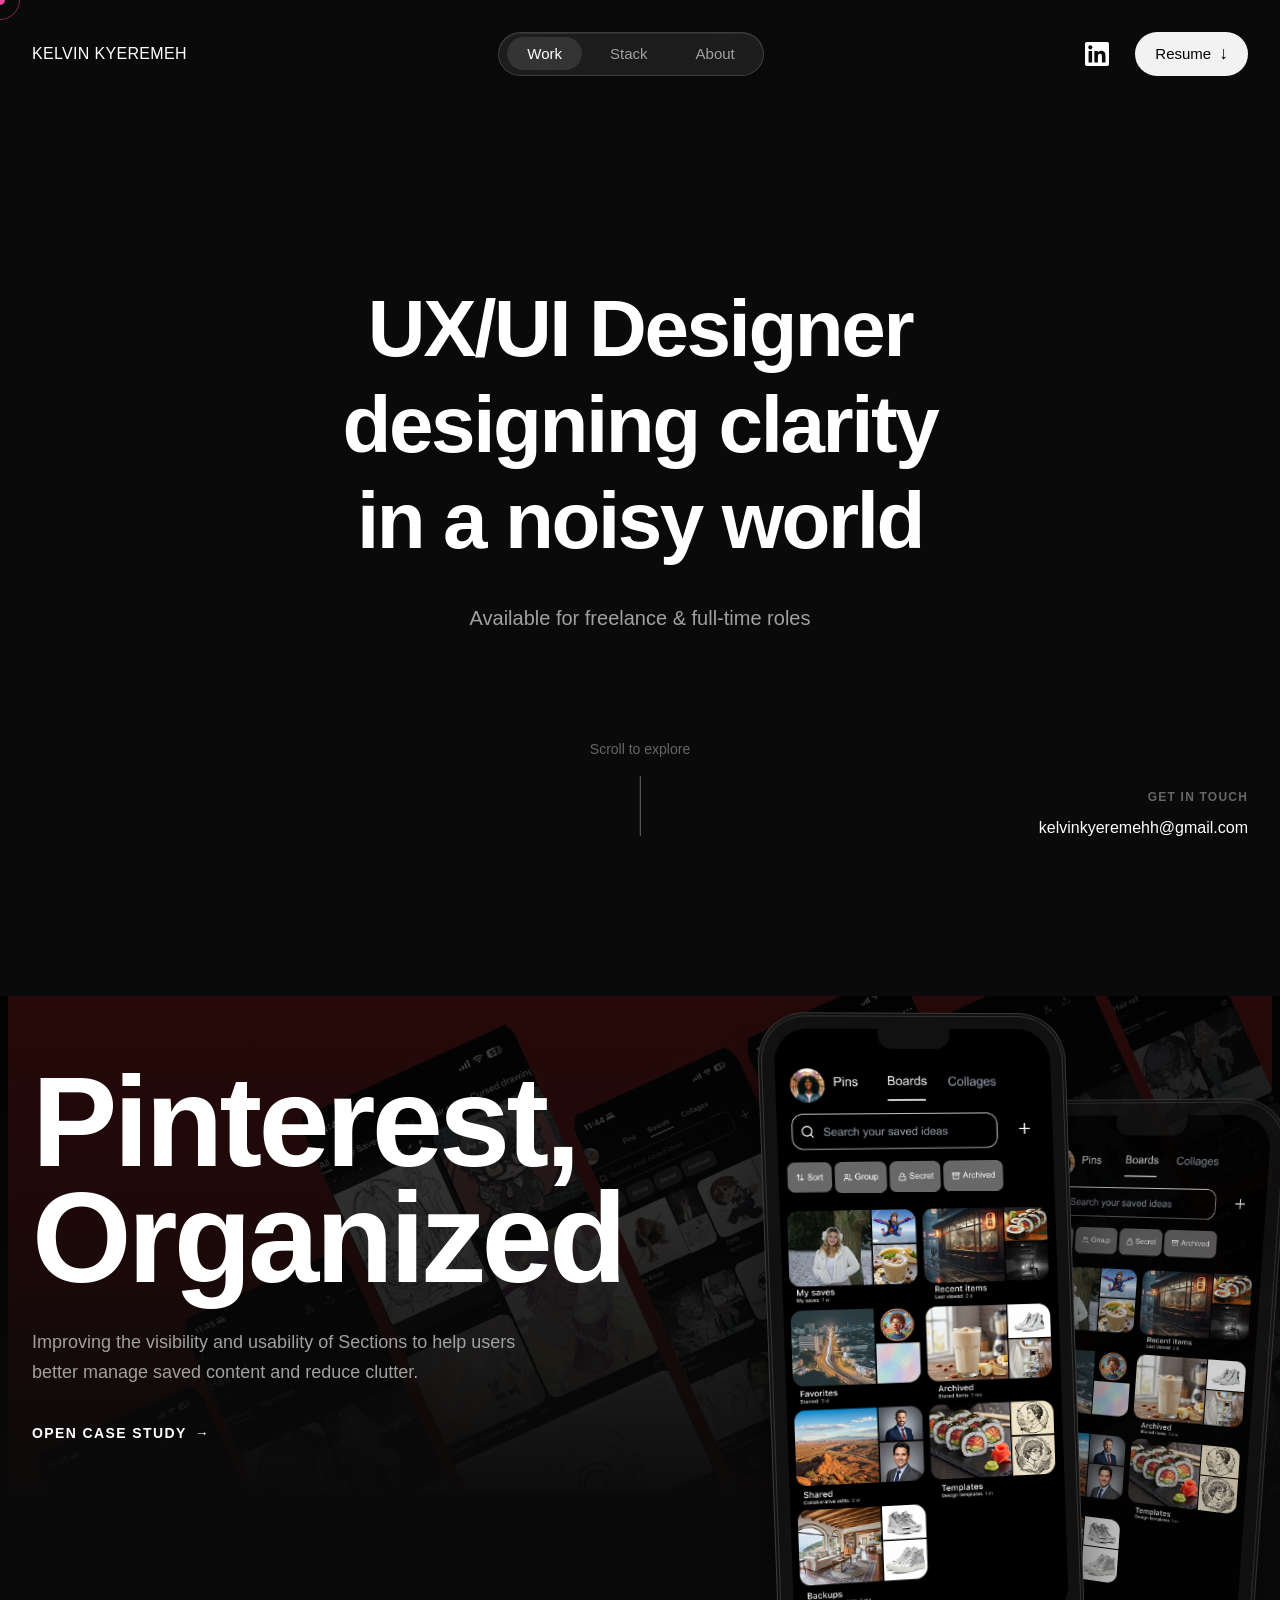
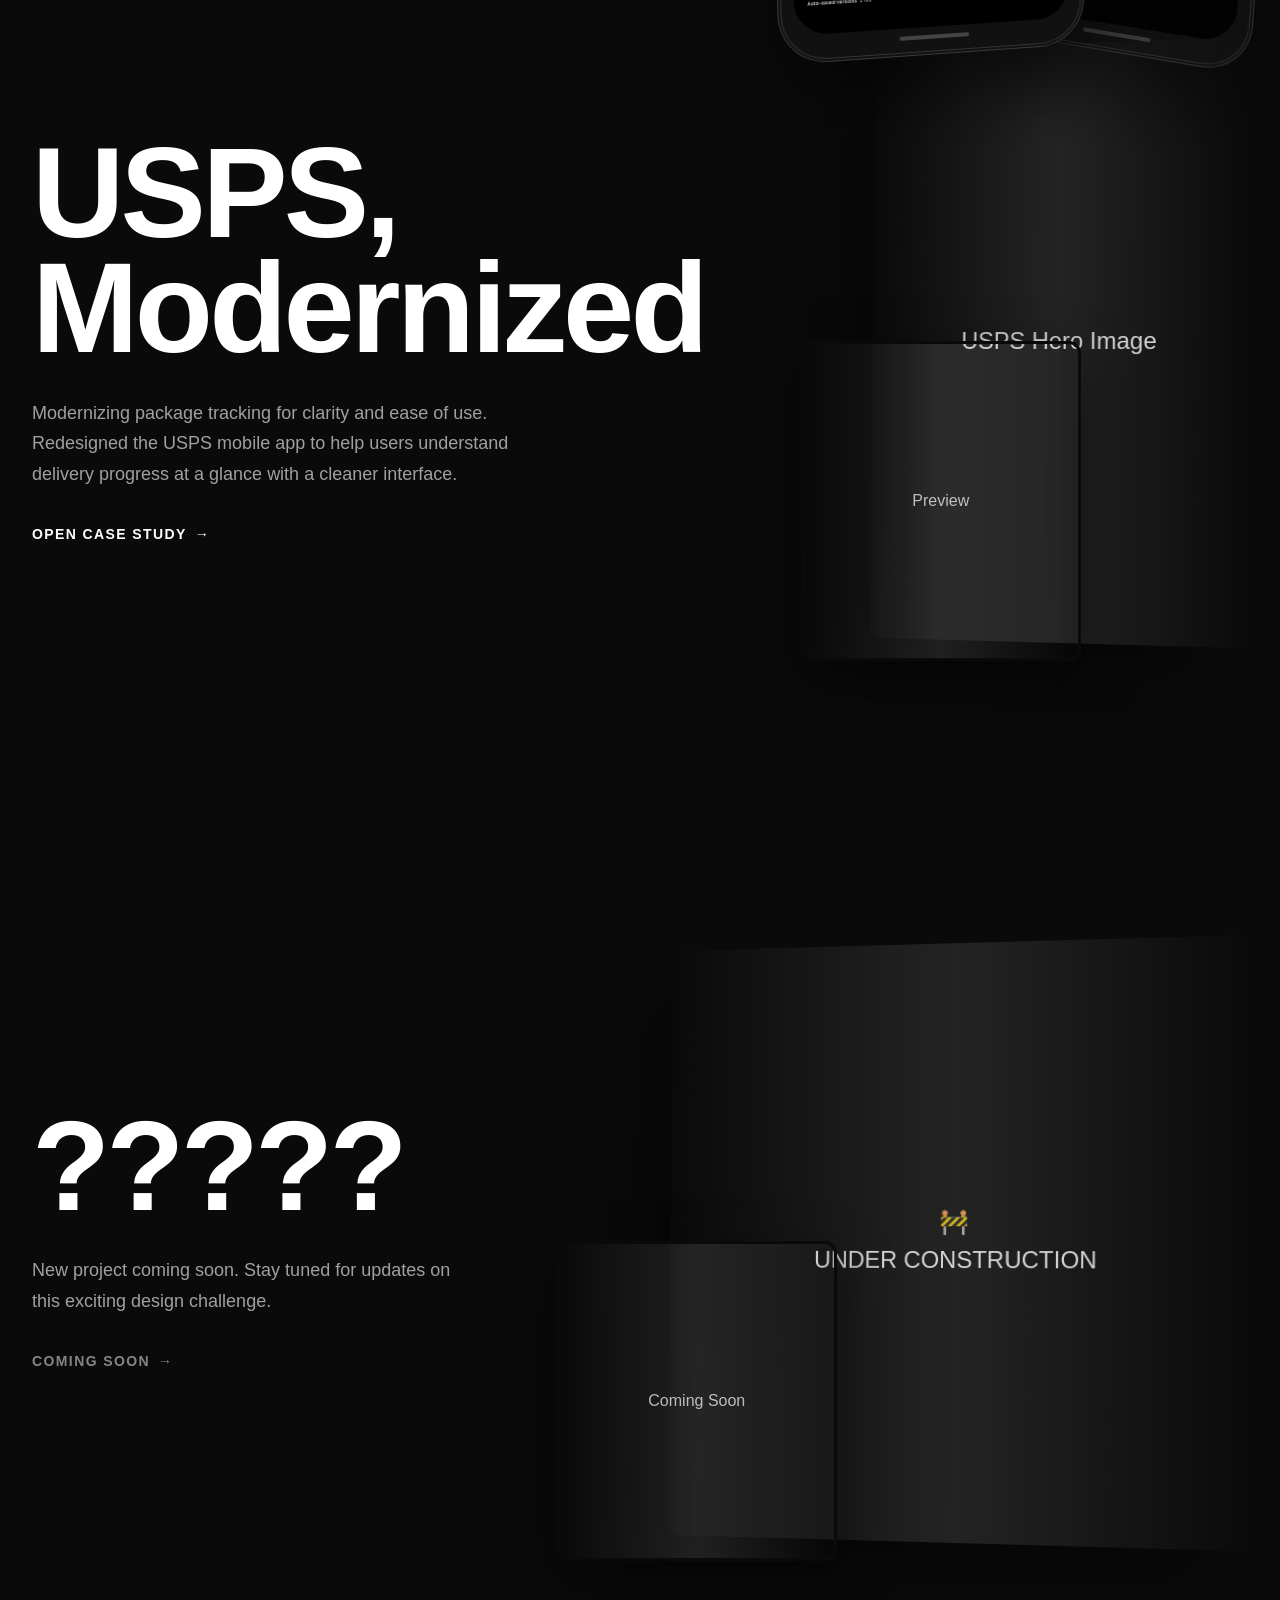
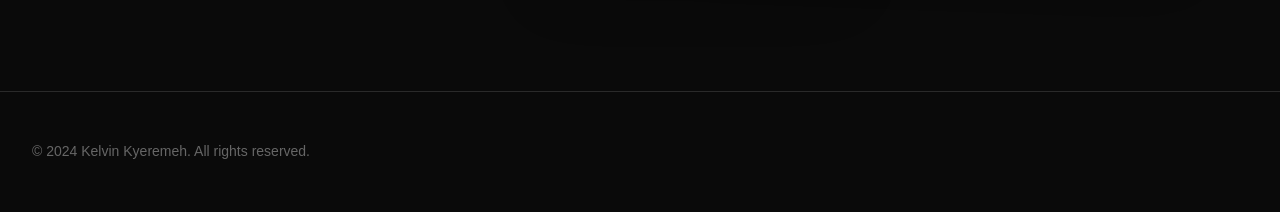
==== commit 4ea5fb3e: "Refactor codebase — clean JS, remove dead CSS, fix bugs JS: - Remove 5 dead functions (initTypingEff" ====
--- a/index.html
+++ b/index.html
@@ -114,12 +114,12 @@
                         </a>
                     </div>
                     <div class="project-visual">
-                        <div class="project-main-image" style="background: linear-gradient(135deg, #004B87 0%, #0077C8 100%);">
+                        <div class="project-main-image project-bg--usps">
                             <div class="image-placeholder">
                                 <span>USPS Hero Image</span>
                             </div>
                         </div>
-                        <div class="project-preview-card" style="background: linear-gradient(135deg, #667eea 0%, #764ba2 100%);">
+                        <div class="project-preview-card project-bg--usps">
                             <div class="image-placeholder">
                                 <span>Preview</span>
                             </div>
@@ -139,13 +139,13 @@
                         </a>
                     </div>
                     <div class="project-visual">
-                        <div class="project-main-image" style="background: linear-gradient(135deg, #4facfe 0%, #00f2fe 100%);">
+                        <div class="project-main-image project-bg--coming-soon">
                             <div class="image-placeholder under-construction">
-                                <span style="font-size: 3rem;">🚧</span>
-                                <span style="font-size: 1.5rem; font-weight: 600;">UNDER CONSTRUCTION</span>
+                                <span class="construction-icon">🚧</span>
+                                <span class="construction-label">UNDER CONSTRUCTION</span>
                             </div>
                         </div>
-                        <div class="project-preview-card" style="background: linear-gradient(135deg, #4facfe 0%, #00f2fe 100%);">
+                        <div class="project-preview-card project-bg--coming-soon">
                             <div class="image-placeholder">
                                 <span>Coming Soon</span>
                             </div>
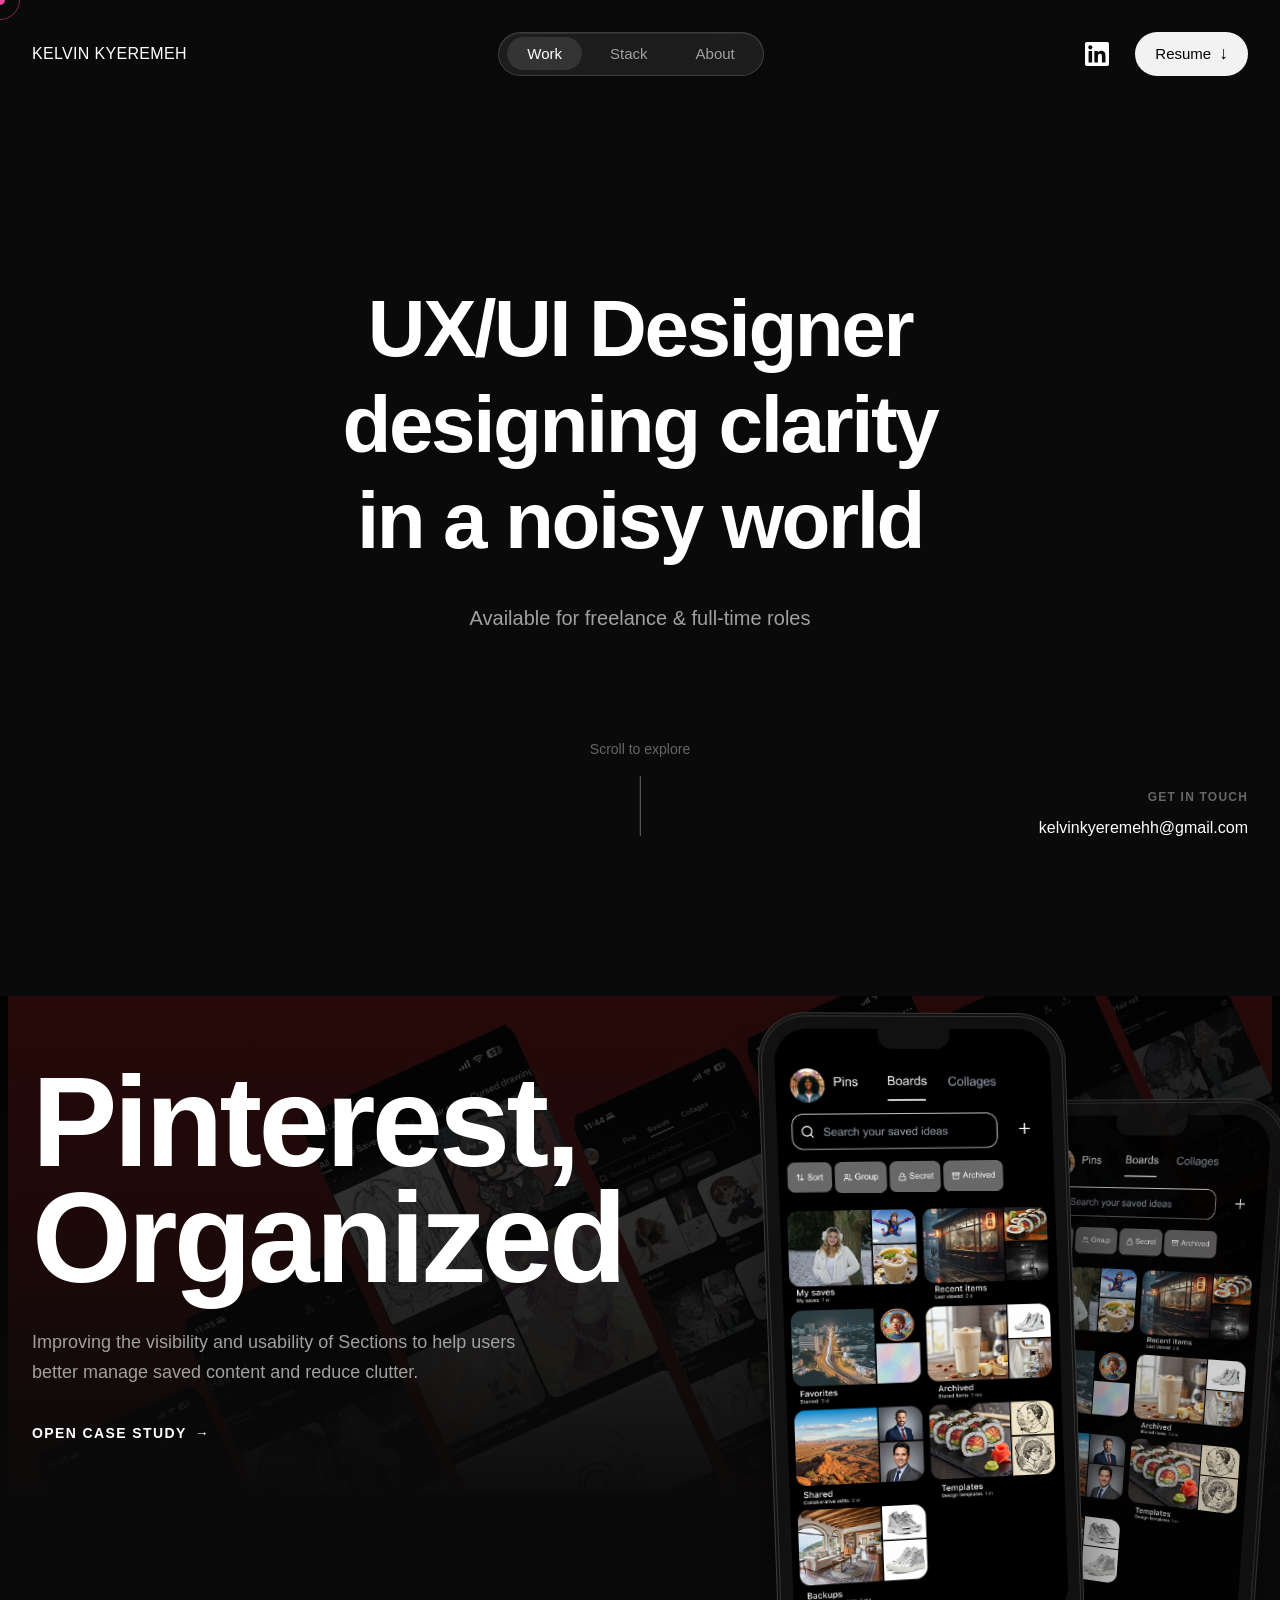
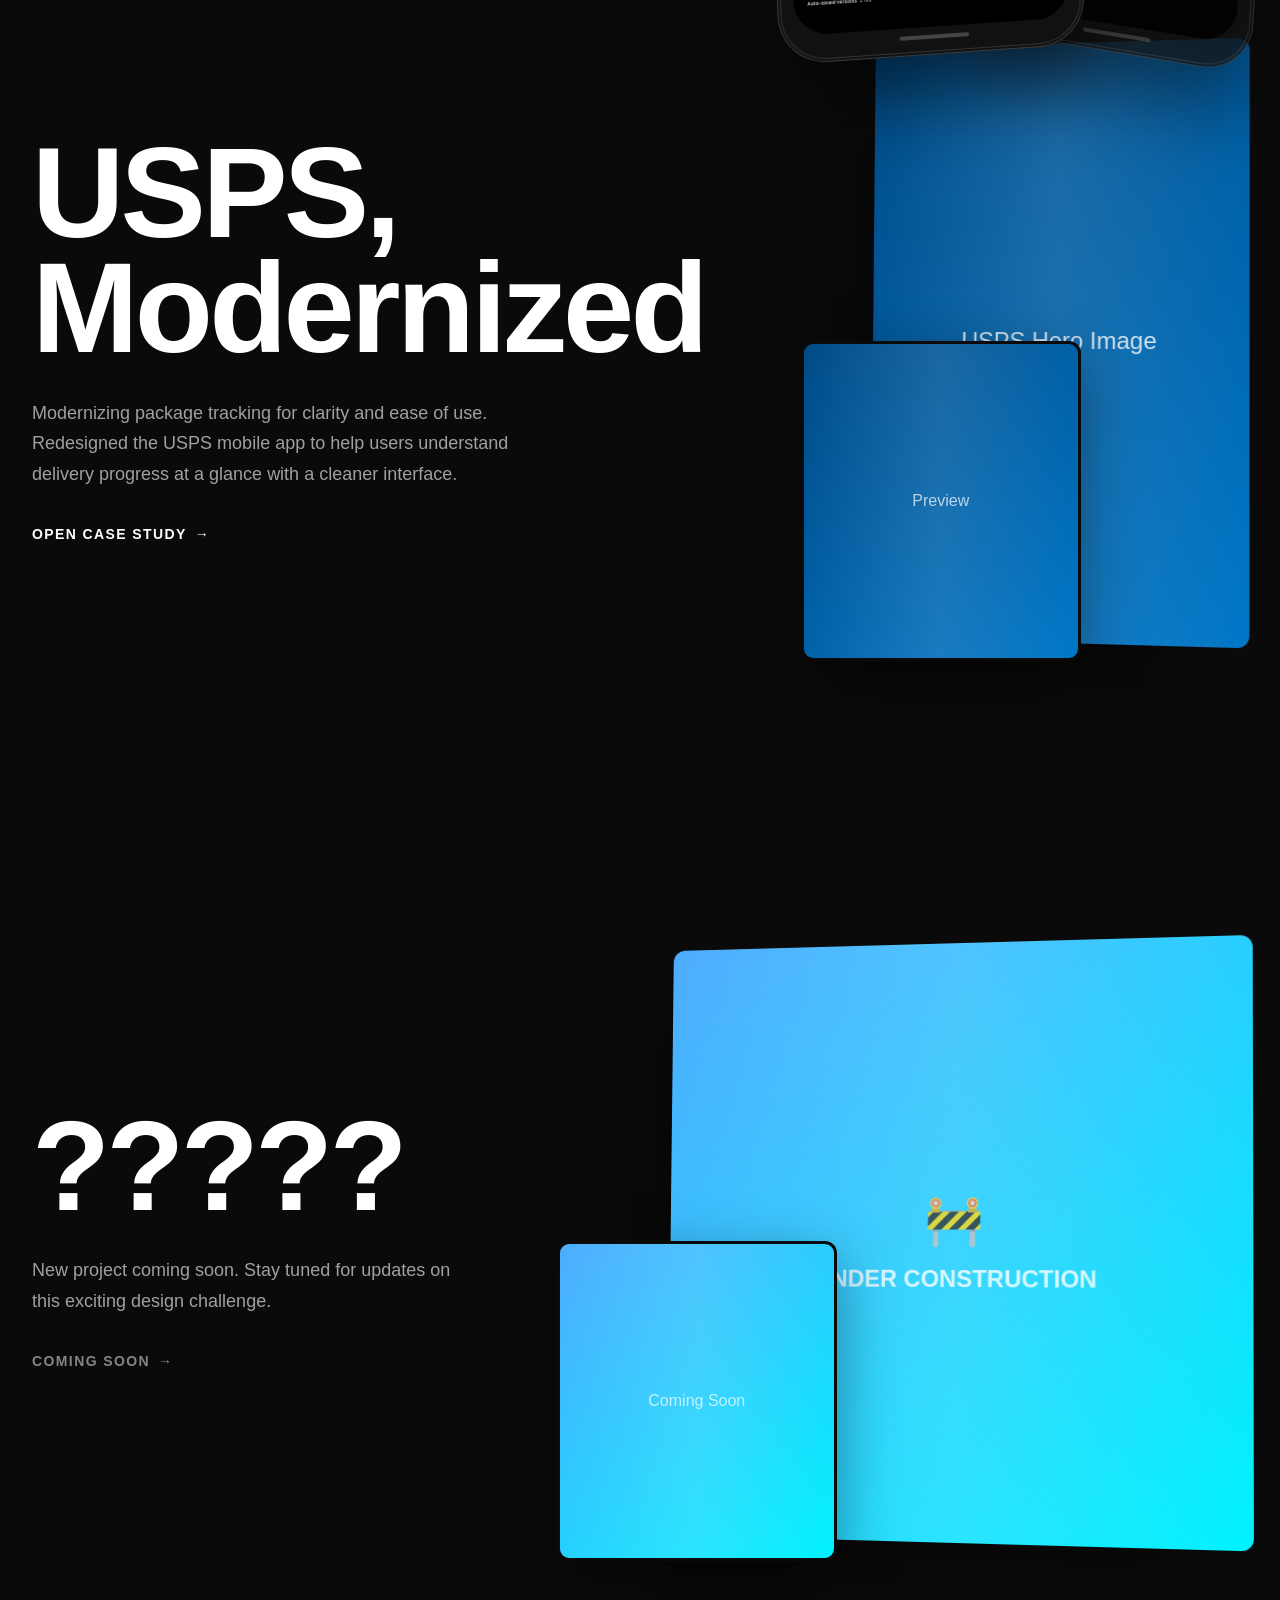
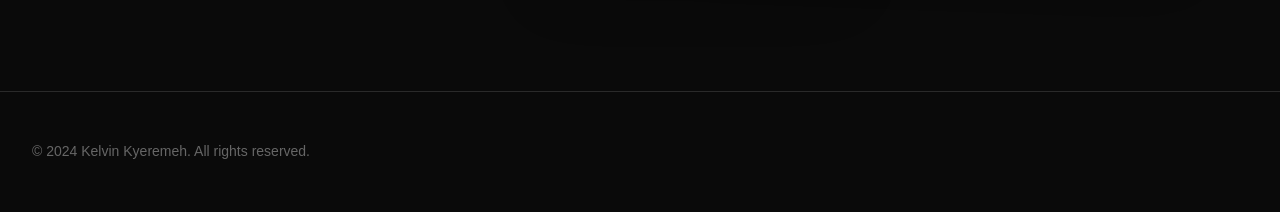
==== commit 45c5725a: "Apply fade-up scroll animation site-wide - Add .fade-up CSS class with 60px translateY + opacity tra" ====
--- a/index.html
+++ b/index.html
@@ -157,14 +157,14 @@
     </section>
 
     <!-- Get in Touch Section -->
-    <div class="get-in-touch">
+    <div class="get-in-touch fade-up">
         <p class="get-in-touch-label">Get in touch</p>
         <span class="email-link" id="emailLink" onclick="copyEmail(event)">kelvinkyeremehh&#64;gmail.com</span>
         <span class="copy-notification" id="copyNotification">Email copied!</span>
     </div>
 
     <!-- Footer -->
-    <footer class="footer">
+    <footer class="footer fade-up" data-delay="2">
         <div class="container">
             <div class="footer-content">
                 <p>&copy; 2024 Kelvin Kyeremeh. All rights reserved.</p>
--- a/css/styles.css
+++ b/css/styles.css
@@ -1,6 +1,5 @@
 /* ==========================================
-   PORTFOLIO STARTER - STYLES
-   Inspired by modern portfolio aesthetics
+   KELVIN KYEREMEH — PORTFOLIO STYLES
    ========================================== */
 
 /* ==========================================
@@ -693,6 +692,27 @@
     z-index: 10;
 }
 
+/* ==========================================
+   SITE-WIDE FADE-UP ANIMATION
+   ========================================== */
+.fade-up {
+    opacity: 0;
+    transform: translateY(60px);
+    transition: opacity 0.9s cubic-bezier(0.4, 0, 0.2, 1),
+                transform 0.9s cubic-bezier(0.4, 0, 0.2, 1);
+}
+
+.fade-up.in-view {
+    opacity: 1;
+    transform: translateY(0);
+}
+
+.fade-up[data-delay="1"] { transition-delay: 0.1s; }
+.fade-up[data-delay="2"] { transition-delay: 0.2s; }
+.fade-up[data-delay="3"] { transition-delay: 0.3s; }
+.fade-up[data-delay="4"] { transition-delay: 0.4s; }
+.fade-up[data-delay="5"] { transition-delay: 0.5s; }
+
 /* Text and visual start hidden */
 .project-showcase .project-text {
     opacity: 0;
@@ -1154,128 +1174,43 @@
     margin-bottom: 1.5rem;
 }
 
-.skills-section {
-    padding: var(--spacing-xl) 0;
-    background: var(--bg-secondary);
-}
-
-.skills-grid {
-    display: grid;
-    grid-template-columns: repeat(auto-fit, minmax(250px, 1fr));
-    gap: 3rem;
-    margin-top: 3rem;
-}
-
-.skill-category h3 {
-    margin-bottom: 1.5rem;
-    color: var(--accent);
-    font-size: 1.125rem;
-}
-
-.skill-category ul {
-    display: flex;
-    flex-direction: column;
-    gap: 0.75rem;
-}
-
-.skill-category li {
-    color: var(--text-secondary);
-    padding-left: 1.5rem;
-    position: relative;
-}
-
-.skill-category li::before {
-    content: '→';
-    position: absolute;
+
+/* ==========================================
+   UTILITY — Reading progress & animations
+   ========================================== */
+.reading-progress {
+    position: fixed;
+    top: 0;
     left: 0;
-    color: var(--accent);
-}
-
-.experience-section {
-    padding: var(--spacing-xl) 0;
-}
-
-.timeline {
-    margin-top: 3rem;
-    position: relative;
-}
-
-.timeline::before {
-    content: '';
-    position: absolute;
-    left: 0;
-    top: 0;
-    bottom: 0;
-    width: 2px;
-    background: var(--border-color);
-}
-
-.timeline-item {
-    display: grid;
-    grid-template-columns: 200px 1fr;
-    gap: 3rem;
-    margin-bottom: 3rem;
-    position: relative;
-}
-
-.timeline-item::before {
-    content: '';
-    position: absolute;
-    left: -6px;
-    top: 5px;
-    width: 14px;
-    height: 14px;
-    border-radius: 50%;
+    width: 0%;
+    height: 3px;
     background: var(--accent);
-    border: 3px solid var(--bg-primary);
-}
-
-.timeline-date {
-    color: var(--text-muted);
-    font-size: 0.875rem;
-    text-transform: uppercase;
-    letter-spacing: 0.05em;
-}
-
-.timeline-content h3 {
-    margin-bottom: 0.5rem;
-}
-
-.company {
-    color: var(--accent);
+    z-index: 9999;
+    transition: width 0.1s ease;
+}
+
+@keyframes spin {
+    to { transform: rotate(360deg); }
+}
+
+/* Project background colour utilities */
+.project-bg--usps {
+    background: linear-gradient(135deg, #004B87 0%, #0077C8 100%);
+}
+
+.project-bg--coming-soon {
+    background: linear-gradient(135deg, #4facfe 0%, #00f2fe 100%);
+}
+
+.construction-icon {
+    font-size: 3rem;
+    display: block;
+}
+
+.construction-label {
+    font-size: 1.5rem;
     font-weight: 600;
-    margin-bottom: 0.75rem;
-}
-
-.cta-section {
-    padding: var(--spacing-xl) 0;
-    text-align: center;
-    background: var(--bg-secondary);
-}
-
-.cta-content h2 {
-    margin-bottom: 1rem;
-}
-
-.cta-content p {
-    font-size: 1.25rem;
-    margin-bottom: 2rem;
-}
-
-.cta-button {
-    display: inline-block;
-    padding: 1rem 2.5rem;
-    background: var(--accent);
-    color: white;
-    border-radius: 50px;
-    font-weight: 600;
-    transition: var(--transition-smooth);
-}
-
-.cta-button:hover {
-    background: var(--accent-hover);
-    transform: translateY(-2px);
-    box-shadow: 0 10px 30px rgba(99, 102, 241, 0.3);
+    display: block;
 }
 
 /* ==========================================
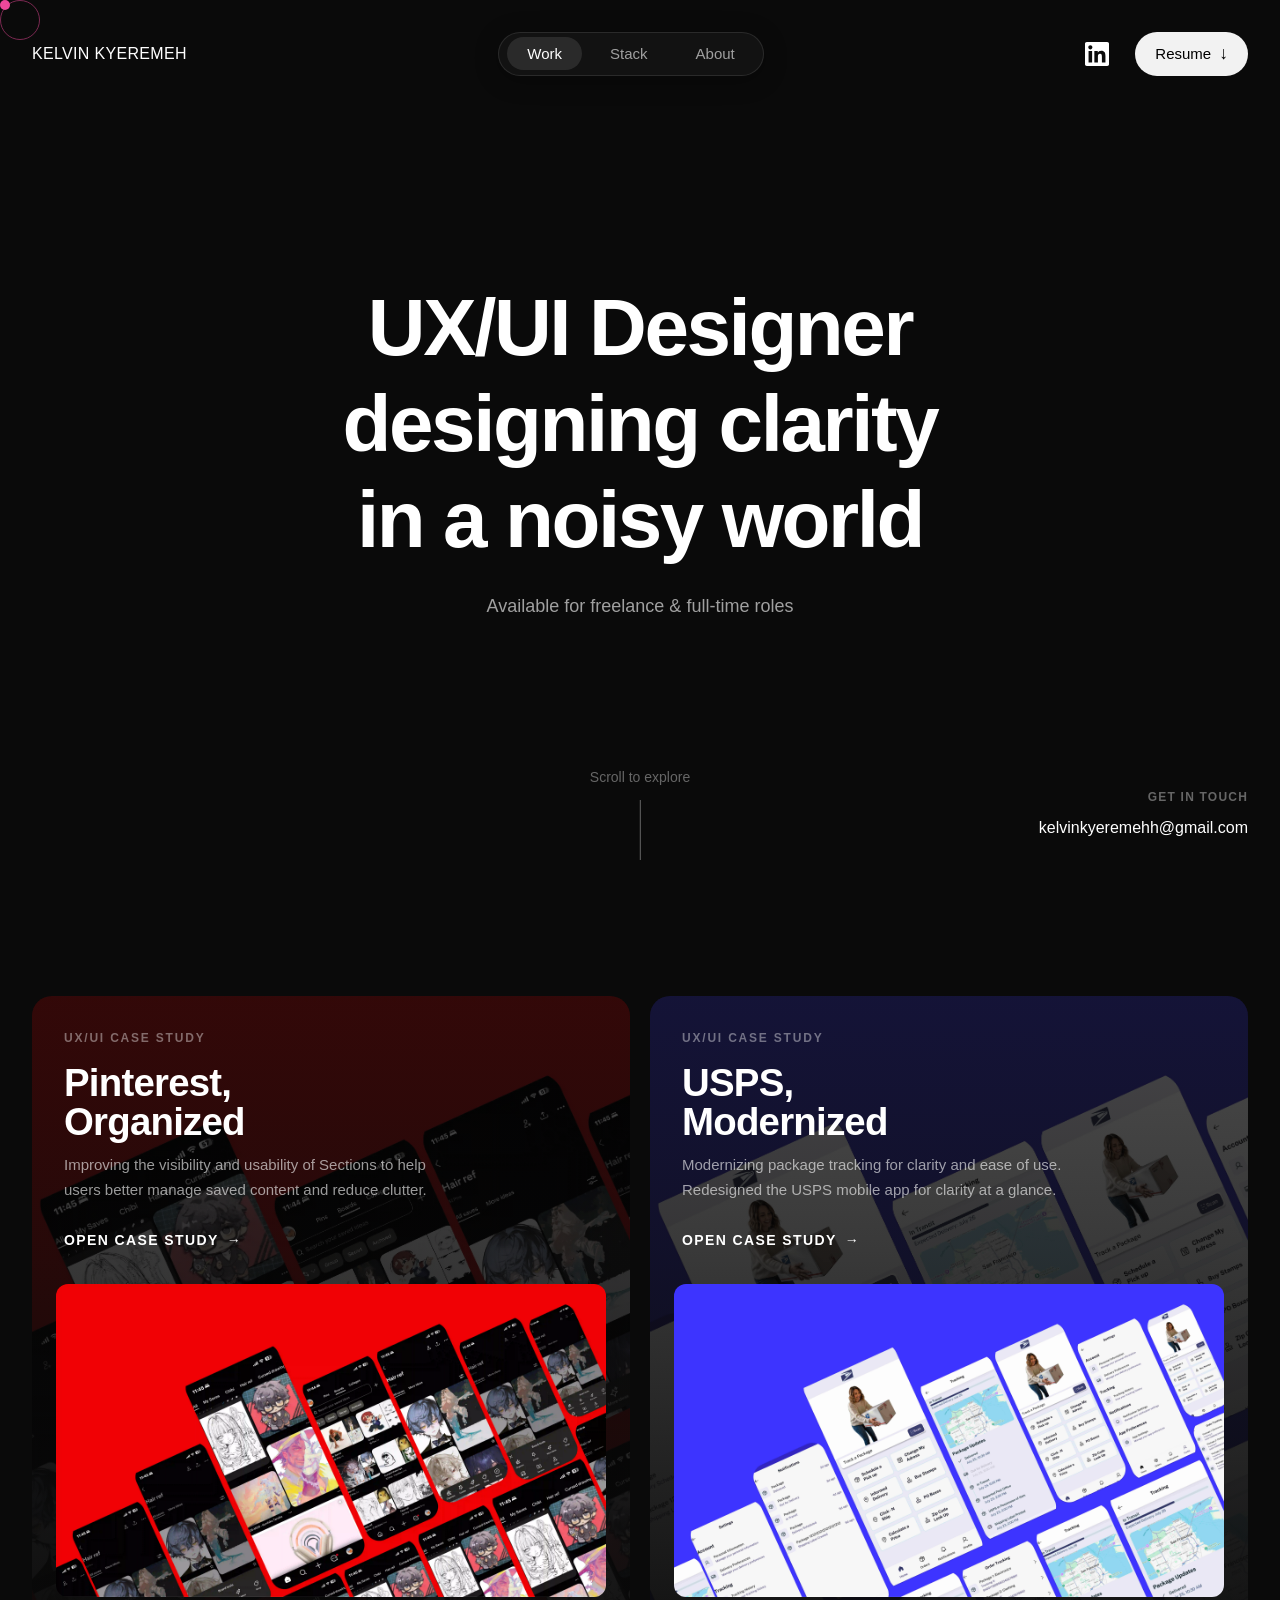
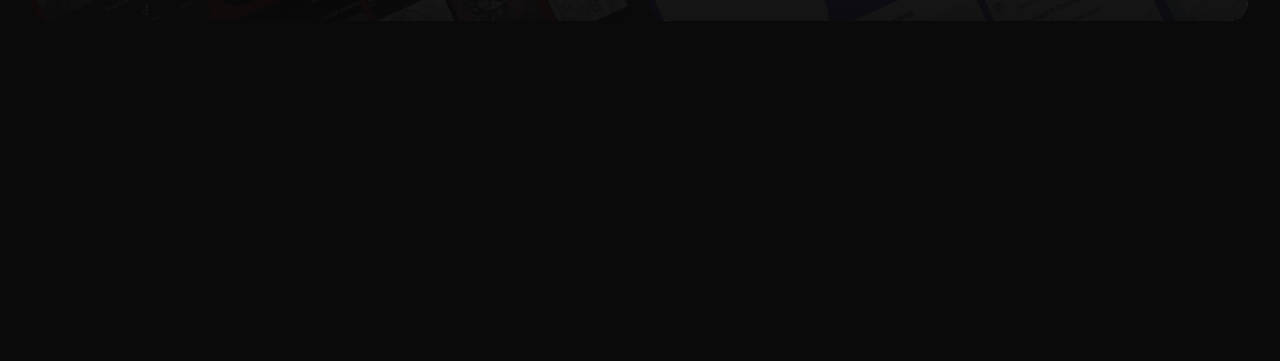
==== commit 7a88e710: "redesign case study cards" ====
--- a/index.html
+++ b/index.html
@@ -58,101 +58,53 @@
                 </h1>
                 <p class="hero-subtitle">Available for freelance & full-time roles</p>
             </div>
-            <div class="scroll-indicator">
-                <span>Scroll to explore</span>
-                <div class="scroll-line"></div>
-            </div>
+        </div>
+        <div class="scroll-indicator">
+            <span>Scroll to explore</span>
+            <div class="scroll-line"></div>
         </div>
     </section>
 
     <!-- Projects Section -->
     <section class="projects">
-        <div class="container-full">
-            <!-- Project 1 - Pinterest -->
-            <article class="project-showcase project-showcase--fullbg" data-project="1">
-                <div class="project-bg-image" style="background-image: url('images/pinterest-hero.png');"></div>
-                <div class="project-bg-overlay"></div>
-                <div class="project-content project-content--fullbg">
-                    <div class="project-text project-text--fullbg">
-                        <h2 class="project-showcase-title">Pinterest,<br>Organized</h2>
-                        <p class="project-showcase-description">Improving the visibility and usability of Sections to help users better manage saved content and reduce clutter.</p>
+        <div class="container">
+            <div class="work-grid">
+
+                <!-- Pinterest Card -->
+                <article class="work-card work-card--pinterest">
+                    <div class="work-card__bg" style="background-image: url('images/pinterest-hero.webp');"></div>
+                    <div class="work-card__overlay"></div>
+                    <div class="work-card__info">
+                        <p class="work-card__label">UX/UI Case Study</p>
+                        <h2 class="work-card__title">Pinterest,<br>Organized</h2>
+                        <p class="work-card__desc">Improving the visibility and usability of Sections to help users better manage saved content and reduce clutter.</p>
                         <a href="case-studies/pinterest-redesign.html" class="project-showcase-link">
                             OPEN CASE STUDY <span class="arrow">→</span>
                         </a>
                     </div>
-                    <div class="project-visual pinterest-3d-scene project-visual--poke">
-                        <div class="phone-mockup phone-mockup--back">
-                            <div class="phone-mockup__frame">
-                                <div class="phone-mockup__notch"></div>
-                                <div class="phone-mockup__screen">
-                                    <img src="images/boards.png" alt="Pinterest app" />
-                                </div>
-                                <div class="phone-mockup__bar"></div>
-                            </div>
-                        </div>
-                        <div class="phone-mockup phone-mockup--front">
-                            <div class="phone-mockup__frame">
-                                <div class="phone-mockup__notch"></div>
-                                <div class="phone-mockup__screen">
-                                    <img src="images/boards.png" alt="Pinterest app" />
-                                </div>
-                                <div class="phone-mockup__bar"></div>
-                            </div>
-                        </div>
+                    <div class="work-card__preview">
+                        <img src="images/pinterest-hero.webp" alt="Pinterest app preview">
                     </div>
-                </div>
-            </article>
+                </article>
 
-            <!-- Project 2 - USPS -->
-            <article class="project-showcase" data-project="2">
-                <div class="project-content">
-                    <div class="project-text">
-                        <h2 class="project-showcase-title">USPS, Modernized</h2>
-                        <p class="project-showcase-description">Modernizing package tracking for clarity and ease of use. Redesigned the USPS mobile app to help users understand delivery progress at a glance with a cleaner interface.</p>
+                <!-- USPS Card -->
+                <article class="work-card work-card--usps">
+                    <div class="work-card__bg" style="background-image: url('images/usps hero.jpg');"></div>
+                    <div class="work-card__overlay"></div>
+                    <div class="work-card__info">
+                        <p class="work-card__label">UX/UI Case Study</p>
+                        <h2 class="work-card__title">USPS,<br>Modernized</h2>
+                        <p class="work-card__desc">Modernizing package tracking for clarity and ease of use. Redesigned the USPS mobile app for clarity at a glance.</p>
                         <a href="case-studies/usps-redesign.html" class="project-showcase-link">
                             OPEN CASE STUDY <span class="arrow">→</span>
                         </a>
                     </div>
-                    <div class="project-visual">
-                        <div class="project-main-image project-bg--usps">
-                            <div class="image-placeholder">
-                                <span>USPS Hero Image</span>
-                            </div>
-                        </div>
-                        <div class="project-preview-card project-bg--usps">
-                            <div class="image-placeholder">
-                                <span>Preview</span>
-                            </div>
-                        </div>
+                    <div class="work-card__preview">
+                        <img src="images/usps hero.jpg" alt="USPS app preview">
                     </div>
-                </div>
-            </article>
+                </article>
 
-            <!-- Project 3 - Under Construction -->
-            <article class="project-showcase" data-project="3">
-                <div class="project-content">
-                    <div class="project-text">
-                        <h2 class="project-showcase-title">?????</h2>
-                        <p class="project-showcase-description">New project coming soon. Stay tuned for updates on this exciting design challenge.</p>
-                        <a href="#" class="project-showcase-link disabled" onclick="event.preventDefault();">
-                            COMING SOON <span class="arrow">→</span>
-                        </a>
-                    </div>
-                    <div class="project-visual">
-                        <div class="project-main-image project-bg--coming-soon">
-                            <div class="image-placeholder under-construction">
-                                <span class="construction-icon">🚧</span>
-                                <span class="construction-label">UNDER CONSTRUCTION</span>
-                            </div>
-                        </div>
-                        <div class="project-preview-card project-bg--coming-soon">
-                            <div class="image-placeholder">
-                                <span>Coming Soon</span>
-                            </div>
-                        </div>
-                    </div>
-                </div>
-            </article>
+            </div>
         </div>
     </section>
 
@@ -163,11 +115,19 @@
         <span class="copy-notification" id="copyNotification">Email copied!</span>
     </div>
 
+    <!-- Mobile email (shown between cards and footer on mobile only) -->
+    <div class="mobile-email-row">
+        <span onclick="copyEmail(event)">kelvinkyeremehh&#64;gmail.com</span>
+    </div>
+
     <!-- Footer -->
     <footer class="footer fade-up" data-delay="2">
         <div class="container">
             <div class="footer-content">
-                <p>&copy; 2024 Kelvin Kyeremeh. All rights reserved.</p>
+                <p>&copy; 2026 Kelvin Kyeremeh. All rights reserved.</p>
+                <div class="footer-links">
+                    <a href="https://www.linkedin.com/in/kelvin-kyeremeh-b61089263" target="_blank">LinkedIn</a>
+                </div>
             </div>
         </div>
     </footer>
--- a/css/styles.css
+++ b/css/styles.css
@@ -19,8 +19,7 @@
     
     /* Typography */
     --font-main: -apple-system, BlinkMacSystemFont, 'Segoe UI', 'Roboto', 'Oxygen', 'Ubuntu', 'Cantarell', sans-serif;
-    --font-display: -apple-system, BlinkMacSystemFont, 'Segoe UI', 'Roboto', 'Oxygen', 'Ubuntu', 'Cantarell', sans-serif;
-    
+
     /* Spacing */
     --spacing-xs: 0.5rem;
     --spacing-sm: 1rem;
@@ -33,8 +32,8 @@
     --border-radius: 12px;
     
     /* Transitions */
-    --transition-smooth: all 0.4s cubic-bezier(0.4, 0, 0.2, 1);
-    --transition-fast: all 0.2s ease;
+    --transition-smooth: color 0.4s cubic-bezier(0.4, 0, 0.2, 1), background-color 0.4s cubic-bezier(0.4, 0, 0.2, 1), border-color 0.4s cubic-bezier(0.4, 0, 0.2, 1), opacity 0.4s cubic-bezier(0.4, 0, 0.2, 1), transform 0.4s cubic-bezier(0.4, 0, 0.2, 1), box-shadow 0.4s cubic-bezier(0.4, 0, 0.2, 1);
+    --transition-fast: color 0.2s ease, background-color 0.2s ease, border-color 0.2s ease, opacity 0.2s ease, transform 0.2s ease, box-shadow 0.2s ease;
 }
 
 /* ==========================================
@@ -57,11 +56,11 @@
     color: var(--text-primary);
     line-height: 1.6;
     overflow-x: hidden;
-    cursor: none; /* Custom cursor enabled */
+    cursor: none;
     position: relative;
 }
 
-/* Bottom blur gradient - only visible after scrolling */
+/* Bottom fade gradient - only visible after scrolling */
 body::after {
     content: '';
     position: fixed;
@@ -71,18 +70,12 @@
     height: 120px;
     background: linear-gradient(to bottom,
         transparent 0%,
-        rgba(10, 10, 10, 0.04) 20%,
-        rgba(10, 10, 10, 0.12) 40%,
-        rgba(10, 10, 10, 0.28) 60%,
-        rgba(10, 10, 10, 0.48) 80%,
-        rgba(10, 10, 10, 0.68) 100%
+        rgba(10, 10, 10, 0.2) 30%,
+        rgba(10, 10, 10, 0.55) 65%,
+        rgba(10, 10, 10, 0.82) 100%
     );
-    -webkit-mask-image: linear-gradient(to bottom, transparent 0%, black 40%);
-    mask-image: linear-gradient(to bottom, transparent 0%, black 40%);
     pointer-events: none;
     z-index: 100;
-    backdrop-filter: blur(3.2px);
-    -webkit-backdrop-filter: blur(3.2px);
     opacity: 0;
     transition: opacity 0.5s ease;
 }
@@ -106,20 +99,20 @@
    ========================================== */
 .cursor,
 .cursor-follower {
+    border-radius: 50%;
+    position: fixed;
+    top: 0;
+    left: 0;
+    pointer-events: none;
+    z-index: 9999;
+    will-change: transform;
+}
+
+.cursor {
     width: 10px;
     height: 10px;
-    border-radius: 50%;
-    position: fixed;
-    pointer-events: none;
-    z-index: 9999;
-    left: 0;
-    top: 0;
-    transform: translate(-50%, -50%);
-}
-
-.cursor {
     background-color: var(--accent);
-    transition: transform 0.15s ease, opacity 0.3s ease;
+    transition: opacity 0.3s ease;
     opacity: 1;
 }
 
@@ -128,20 +121,10 @@
     height: 40px;
     border: 1px solid var(--accent);
     background: transparent;
-    transition: transform 0.3s cubic-bezier(0.4, 0, 0.2, 1), opacity 0.3s ease;
+    transition: opacity 0.3s ease;
     opacity: 0.5;
 }
 
-/* Cursor hover states */
-body.cursor-hover .cursor {
-    transform: translate(-50%, -50%) scale(2);
-    opacity: 0.8;
-}
-
-body.cursor-hover .cursor-follower {
-    transform: translate(-50%, -50%) scale(1.5);
-    opacity: 0.3;
-}
 
 /* Hide custom cursor on touch devices */
 @media (hover: none) {
@@ -155,7 +138,7 @@
    TYPOGRAPHY
    ========================================== */
 h1, h2, h3, h4, h5, h6 {
-    font-family: var(--font-display);
+    font-family: var(--font-main);
     font-weight: 600;
     line-height: 1.2;
     color: var(--text-primary);
@@ -231,11 +214,7 @@
     z-index: 1000;
     background-color: transparent;
     padding: 2rem 0;
-    transition: all 0.3s ease;
-}
-
-.nav.scrolled {
-    background-color: transparent;
+    transition: background-color 0.3s ease, padding 0.3s ease;
 }
 
 .nav-container {
@@ -268,13 +247,11 @@
     display: flex;
     gap: 0.5rem;
     align-items: center;
-    background: rgba(255, 255, 255, 0.08);
+    background: rgba(20, 20, 20, 0.85);
     padding: 0.5rem;
     border-radius: 50px;
-    backdrop-filter: blur(24px) saturate(180%);
-    -webkit-backdrop-filter: blur(24px) saturate(180%);
-    border: 1px solid rgba(255, 255, 255, 0.14);
-    box-shadow: 0 4px 24px rgba(0, 0, 0, 0.25), inset 0 1px 0 rgba(255, 255, 255, 0.08);
+    border: 1px solid rgba(255, 255, 255, 0.1);
+    box-shadow: 0 4px 24px rgba(0, 0, 0, 0.3);
 }
 
 .nav-link {
@@ -284,7 +261,7 @@
     color: var(--text-secondary);
     padding: 0.5rem 1.25rem;
     border-radius: 50px;
-    transition: all 0.3s ease;
+    transition: color 0.3s ease, background-color 0.3s ease;
     white-space: nowrap;
 }
 
@@ -315,7 +292,7 @@
     border-radius: 50px;
     font-size: 0.9375rem;
     font-weight: 500;
-    transition: all 0.3s ease;
+    transition: background-color 0.3s ease, transform 0.3s ease, box-shadow 0.3s ease;
     border: none;
 }
 
@@ -452,8 +429,7 @@
     width: 100%;
     max-width: 400px;
     height: 100vh;
-    background: rgba(10, 10, 10, 0.98);
-    backdrop-filter: blur(20px);
+    background: #0a0a0a;
     z-index: 999;
     transition: right 0.3s cubic-bezier(0.4, 0, 0.2, 1);
     padding: 100px 2rem 2rem;
@@ -485,6 +461,23 @@
     padding-left: 1rem;
 }
 
+.mobile-email-row {
+    display: none;
+    text-align: center;
+    padding: 2.5rem 2rem;
+}
+
+.mobile-email-row span {
+    font-size: 1rem;
+    color: var(--text-secondary);
+    cursor: pointer;
+    transition: color 0.2s ease;
+}
+
+.mobile-email-row span:hover {
+    color: var(--accent);
+}
+
 /* Responsive */
 @media (max-width: 1024px) {
     .nav-links {
@@ -504,16 +497,11 @@
     }
     
     .get-in-touch {
-        bottom: 1rem;
-        right: 1rem;
-    }
-    
-    .get-in-touch-label {
-        font-size: 0.65rem;
-    }
-    
-    .email-link {
-        font-size: 0.875rem;
+        display: none;
+    }
+
+    .mobile-email-row {
+        display: block;
     }
 }
 
@@ -524,18 +512,26 @@
     min-height: 100vh;
     display: flex;
     align-items: center;
-    justify-content: center;
     position: relative;
     padding-top: 80px;
+    padding-bottom: 80px;
 }
 
 .hero-content {
     text-align: center;
-    margin-bottom: 4rem;
+}
+
+.hero-split {
+    display: grid;
+    grid-template-columns: 1fr 1fr;
+    gap: 6rem;
+    align-items: flex-end;
+    padding-bottom: 5rem;
+    width: 100%;
 }
 
 .hero-title {
-    margin-bottom: 2rem;
+    margin: 0 0 1.5rem;
 }
 
 .hero-title-line {
@@ -545,65 +541,216 @@
     animation: fadeInUp 0.8s cubic-bezier(0.4, 0, 0.2, 1) forwards;
 }
 
-.hero-title-line:nth-child(1) {
-    animation-delay: 0.1s;
-}
-
-.hero-title-line:nth-child(2) {
-    animation-delay: 0.2s;
-}
-
-.hero-title-line:nth-child(3) {
-    animation-delay: 0.3s;
-}
+.hero-title-line:nth-child(1) { animation-delay: 0.1s; }
+.hero-title-line:nth-child(2) { animation-delay: 0.2s; }
+.hero-title-line:nth-child(3) { animation-delay: 0.3s; }
 
 @keyframes fadeInUp {
-    to {
-        opacity: 1;
-        transform: translateY(0);
-    }
+    to { opacity: 1; transform: translateY(0); }
+}
+
+.hero-side {
+    padding-bottom: 0.5rem;
+    opacity: 0;
+    animation: fadeIn 0.8s 0.5s forwards;
 }
 
 .hero-subtitle {
-    font-size: 1.25rem;
+    font-size: 1.125rem;
     color: var(--text-secondary);
-    opacity: 0;
-    animation: fadeIn 0.8s 0.6s forwards;
+    margin-bottom: 0;
+    line-height: 1.6;
 }
 
 @keyframes fadeIn {
-    to {
-        opacity: 1;
-    }
+    to { opacity: 1; }
 }
 
 .scroll-indicator {
     position: absolute;
-    bottom: 4rem;
+    bottom: 2.5rem;
     left: 50%;
     transform: translateX(-50%);
     text-align: center;
     color: var(--text-muted);
     font-size: 0.875rem;
+    display: flex;
+    flex-direction: column;
+    align-items: center;
 }
 
 .scroll-line {
     width: 1px;
     height: 60px;
     background: var(--text-muted);
-    margin: 1rem auto 0;
+    margin: 0.75rem auto 0;
     animation: scrollAnimation 2s infinite;
 }
 
 @keyframes scrollAnimation {
-    0%, 100% {
-        transform: scaleY(0.5);
-        transform-origin: top;
-    }
-    50% {
-        transform: scaleY(1);
-        transform-origin: top;
-    }
+    0%, 100% { transform: scaleY(0.5); transform-origin: top; }
+    50%       { transform: scaleY(1);   transform-origin: top; }
+}
+
+/* ==========================================
+   WORK GRID — Home page cards
+   ========================================== */
+.work-grid {
+    display: grid;
+    grid-template-columns: 1fr 1fr;
+    gap: 1.25rem;
+    padding-bottom: 10rem;
+}
+
+.work-card {
+    border-radius: 20px;
+    overflow: hidden;
+    position: relative;
+    min-height: 620px;
+    display: flex;
+    flex-direction: column;
+}
+
+.work-card__bg {
+    position: absolute;
+    inset: 0;
+    background-size: cover;
+    background-position: center;
+    filter: brightness(0.35) saturate(0.6);
+}
+
+.work-card__overlay {
+    position: absolute;
+    inset: 0;
+    background: linear-gradient(
+        to bottom,
+        rgba(10,10,10,0.15) 0%,
+        rgba(10,10,10,0.4)  40%,
+        rgba(10,10,10,0.88) 100%
+    );
+}
+
+.work-card__info {
+    position: relative;
+    z-index: 2;
+    padding: 2rem;
+    flex: 0 0 auto;
+}
+
+.work-card__label {
+    font-size: 0.75rem;
+    font-weight: 600;
+    letter-spacing: 0.15em;
+    text-transform: uppercase;
+    color: rgba(255,255,255,0.4);
+    margin-bottom: 1rem;
+}
+
+.work-card__title {
+    font-size: clamp(2rem, 3vw, 2.75rem);
+    font-weight: 700;
+    line-height: 1;
+    letter-spacing: -0.02em;
+    color: #fff;
+    margin-bottom: 0.75rem;
+}
+
+.work-card__desc {
+    font-size: 0.9375rem;
+    color: rgba(255,255,255,0.6);
+    line-height: 1.65;
+    margin-bottom: 1.5rem;
+    max-width: 380px;
+}
+
+.work-card__phones {
+    flex: 1;
+    position: relative;
+    display: flex;
+    align-items: flex-end;
+    justify-content: center;
+    perspective: 1200px;
+}
+
+.work-card__preview {
+    position: relative;
+    z-index: 2;
+    flex: 1;
+    margin: 0 1.5rem 1.5rem;
+    border-radius: 12px;
+    overflow: hidden;
+    min-height: 260px;
+}
+
+.work-card__preview img {
+    width: 100%;
+    height: 100%;
+    object-fit: cover;
+    object-position: center top;
+    display: block;
+}
+
+/* Work card scroll-in animation */
+.work-card {
+    opacity: 0;
+    transform: translateY(50px);
+    transition: opacity 0.9s cubic-bezier(0.4, 0, 0.2, 1),
+                transform 0.9s cubic-bezier(0.4, 0, 0.2, 1),
+                box-shadow 0.35s ease;
+    cursor: pointer;
+}
+
+.work-card:nth-child(2) {
+    transition-delay: 0.15s;
+}
+
+.work-card.in-view {
+    opacity: 1;
+    transform: translateY(0);
+}
+
+.work-card.in-view:hover {
+    transform: translateY(-18px) scale(1.02);
+    box-shadow: 0 40px 80px rgba(0, 0, 0, 0.6);
+    transition: opacity 0.9s cubic-bezier(0.4, 0, 0.2, 1),
+                transform 0.6s cubic-bezier(0.34, 2.4, 0.64, 1),
+                box-shadow 0.5s ease;
+}
+
+.work-card:hover .work-card__bg {
+    filter: brightness(0.45) saturate(0.8);
+    transition: filter 0.4s ease;
+}
+
+.work-card__bg {
+    transition: filter 0.4s ease;
+}
+
+/* Responsive */
+@media (max-width: 1024px) {
+    .hero-split {
+        grid-template-columns: 1fr;
+        gap: 2rem;
+        padding-bottom: 4rem;
+    }
+    .work-grid {
+        grid-template-columns: 1fr;
+    }
+    .work-card {
+        min-height: 520px;
+    }
+}
+
+@media (max-width: 768px) {
+    .work-card {
+        min-height: 440px;
+    }
+    .work-card__phones {
+        min-height: 220px;
+        overflow: hidden;
+    }
+    .work-card__phones .phone-mockup--front { width: 150px; }
+    .work-card__phones .phone-mockup--back  { width: 130px; }
 }
 
 /* ==========================================
@@ -887,7 +1034,7 @@
 
 .phone-mockup {
     position: absolute;
-    transition: transform 0.5s cubic-bezier(0.34, 1.56, 0.64, 1);
+    will-change: transform;
 }
 
 .phone-mockup__frame {
@@ -940,48 +1087,14 @@
     width: 260px;
     position: absolute;
     bottom: 0;
-    transform: translate(150px, 0px) rotateY(-22deg) rotateZ(4deg);
     z-index: 1;
-    opacity: 0.8;
-    transition: transform 0.5s cubic-bezier(0.34, 1.56, 0.64, 1),
-                opacity 0.4s ease,
-                box-shadow 0.4s ease;
 }
 
 .phone-mockup--front {
     width: 300px;
     position: absolute;
     bottom: 0;
-    transform: translate(-60px, 0px) rotateY(8deg) rotateZ(-2deg);
     z-index: 2;
-    transition: transform 0.5s cubic-bezier(0.34, 1.56, 0.64, 1),
-                box-shadow 0.4s ease;
-}
-
-/* Hover — phones fan out with bounce */
-.project-showcase:hover .phone-mockup--front {
-    transform: translate(-60px, -28px) rotateY(4deg) rotateZ(-2deg);
-}
-
-.project-showcase:hover .phone-mockup--back {
-    transform: translate(190px, -10px) rotateY(-18deg) rotateZ(4deg);
-    opacity: 1;
-}
-
-.project-showcase:hover .phone-mockup--front .phone-mockup__frame {
-    box-shadow:
-        0 0 0 1px #333,
-        0 0 0 3px #111,
-        0 0 0 4px #3a3a3a,
-        0 60px 120px rgba(0, 0, 0, 0.5);
-}
-
-.project-showcase:hover .phone-mockup--back .phone-mockup__frame {
-    box-shadow:
-        0 0 0 1px #333,
-        0 0 0 3px #111,
-        0 0 0 4px #3a3a3a,
-        0 40px 80px rgba(0, 0, 0, 0.4);
 }
 
 /* Responsive */
@@ -1020,84 +1133,50 @@
         min-height: auto;
         padding: 3rem 0;
     }
-    
+
     .project-showcase-title {
         font-size: 3.5rem;
     }
-    
+
     .project-visual {
         height: 400px;
     }
-    
+
     .project-main-image {
         width: 90%;
         transform: perspective(1200px) rotateY(-3deg);
     }
-    
+
     .project-preview-card {
         width: 200px;
         height: 240px;
     }
-}
-
-/* Old project card styles - removed */
-
-/* ==========================================
-   CONTACT SECTION
-   ========================================== */
-.contact {
-    padding: var(--spacing-xl) 0;
-    background: var(--bg-secondary);
-}
-
-.contact-content {
-    text-align: center;
-    max-width: 800px;
-    margin: 0 auto;
-}
-
-.contact-title {
-    margin-bottom: 1rem;
-}
-
-.contact-subtitle {
-    font-size: 1.25rem;
-    margin-bottom: 3rem;
-}
-
-.contact-links {
-    display: grid;
-    grid-template-columns: repeat(auto-fit, minmax(250px, 1fr));
-    gap: 2rem;
-    margin-top: 3rem;
-}
-
-.contact-link {
-    display: flex;
-    flex-direction: column;
-    gap: 0.5rem;
-    padding: 2rem;
-    background: var(--bg-primary);
-    border-radius: var(--border-radius);
-    border: 1px solid var(--border-color);
-    transition: var(--transition-smooth);
-}
-
-.contact-link:hover {
-    border-color: var(--accent);
-    transform: translateY(-5px);
-}
-
-.contact-label {
-    font-size: 0.875rem;
-    color: var(--text-muted);
-    text-transform: uppercase;
-    letter-spacing: 0.05em;
-}
-
-.contact-value {
-    font-size: 1.125rem;
-    color: var(--accent);
+
+    /* Pinterest fullbg card — single column, phones scaled */
+    .project-showcase--fullbg {
+        min-height: auto;
+        overflow: hidden;
+    }
+
+    .project-content--fullbg {
+        grid-template-columns: 1fr;
+        padding: 1.5rem 1.5rem 2.5rem;
+        gap: 0;
+    }
+
+    .project-visual--poke {
+        height: 220px;
+        margin-bottom: 0;
+        overflow: hidden;
+    }
+
+    .phone-mockup--front {
+        width: 150px;
+    }
+
+    .phone-mockup--back {
+        width: 130px;
+    }
 }
 
 /* ==========================================
@@ -1133,6 +1212,7 @@
 .footer-links a:hover {
     color: var(--accent);
 }
+
 
 /* ==========================================
    ABOUT PAGE
@@ -1260,8 +1340,7 @@
 }
 
 .case-nav.scrolled {
-    background: rgba(10, 10, 10, 0.95);
-    backdrop-filter: blur(10px);
+    background: rgba(10, 10, 10, 0.97);
 }
 
 .back-home {
@@ -1506,9 +1585,6 @@
     margin-top: 2.5rem;
 }
 
-.case-meta-item {
-}
-
 .case-meta-label {
     font-size: 0.75rem;
     font-weight: 600;
@@ -1586,6 +1662,41 @@
     margin-top: 2rem;
 }
 
+/* Solution Cards Grid */
+.case-solution-grid {
+    display: grid;
+    grid-template-columns: repeat(3, 1fr);
+    gap: 1.25rem;
+    margin-top: 2.5rem;
+}
+
+.case-solution-card {
+    display: flex;
+    flex-direction: column;
+    gap: 0.75rem;
+    padding-top: 1.5rem;
+    border-top: 1px solid var(--border-color);
+}
+
+.case-solution-card__title {
+    font-size: 0.875rem;
+    font-weight: 600;
+    color: var(--text-primary);
+    letter-spacing: 0.02em;
+}
+
+.case-solution-card__body {
+    font-size: 0.875rem;
+    color: var(--text-secondary);
+    line-height: 1.6;
+}
+
+@media (max-width: 768px) {
+    .case-solution-grid {
+        grid-template-columns: 1fr;
+    }
+}
+
 /* Image Sections */
 .case-image-section {
     background: var(--bg-primary);
@@ -1593,16 +1704,38 @@
 }
 
 .case-container-wide {
-    max-width: 1400px;
+    max-width: 1000px;
     margin: 0 auto;
-    padding: 0 2rem;
+    padding: 0 3rem;
+}
+
+/* Phone screenshot hover interaction */
+.case-phone-img {
+    transition: transform 0.45s cubic-bezier(0.34, 1.56, 0.64, 1),
+                box-shadow 0.45s ease;
+    cursor: default;
+}
+
+.case-phone-img:hover {
+    transform: translateY(-12px) scale(1.03);
+    box-shadow: 0 32px 72px rgba(0, 0, 0, 0.65) !important;
 }
 
 .case-full-image {
     width: 100%;
     border-radius: 12px;
     overflow: hidden;
+    box-shadow: 0 8px 32px rgba(0,0,0,0.3);
+    transition: transform 0.45s cubic-bezier(0.34, 1.56, 0.64, 1),
+                box-shadow 0.45s ease;
+    will-change: transform;
     box-shadow: 0 20px 60px rgba(0, 0, 0, 0.3);
+    will-change: transform;
+}
+
+.case-full-image:hover {
+    transform: translateY(-12px) scale(1.03);
+    box-shadow: 0 32px 72px rgba(0, 0, 0, 0.55);
 }
 
 .case-full-image .image-placeholder {
@@ -1610,7 +1743,28 @@
     display: flex;
     align-items: center;
     justify-content: center;
-    font-size: 1rem;
+    font-size: 0.875rem;
+    background: var(--bg-light);
+    color: var(--text-muted);
+    aspect-ratio: 16 / 9;
+}
+
+/* Case study content list */
+.case-content-list {
+    margin-top: 1rem;
+    padding-left: 1.5rem;
+}
+
+.case-content-list li {
+    margin-bottom: 0.5rem;
+}
+
+.case-content-list li:last-child {
+    margin-bottom: 0;
+}
+
+.case-paragraph-gap {
+    margin-top: 1.5rem;
 }
 
 /* Responsive */
@@ -1630,37 +1784,57 @@
 
 @media (max-width: 768px) {
     .case-nav {
-        padding: 1.5rem 1.5rem;
-    }
-    
+        padding: 1.25rem 1.25rem;
+    }
+
     .case-container {
-        padding: 0 1.5rem;
-    }
-    
+        padding: 0 1.25rem;
+    }
+
+    .case-container-wide {
+        padding: 0 1.25rem;
+    }
+
+    .case-section-title-large {
+        font-size: clamp(1.75rem, 8vw, 2.5rem);
+    }
+
+    .case-subsection-title {
+        font-size: 1.125rem;
+    }
+
+    .case-process-header {
+        margin-bottom: 1.25rem;
+    }
+
+    .case-about-section,
+    .case-process-section,
+    .case-visual-section {
+        padding: 2rem 0;
+    }
+
+    .case-two-col {
+        gap: 1rem;
+    }
+
     .pinterest-hero-title {
         font-size: 2.25rem;
         bottom: 4.5rem;
         left: 1.5rem;
     }
-    
+
     .hero-scroll-arrow {
         bottom: 2rem;
     }
-    
+
     .case-hero-title-bottom {
         font-size: 2rem !important;
         bottom: 6rem !important;
         left: 1.5rem !important;
     }
-    
+
     .scroll-down-indicator {
         bottom: 2rem !important;
-    }
-    
-    .case-about-section,
-    .case-process-section,
-    .case-visual-section {
-        padding: 2.5rem 0;
     }
 }
 
@@ -1677,303 +1851,13 @@
         left: 1rem !important;
     }
 }
-    padding: var(--spacing-xl) 0;
-    padding-top: calc(var(--spacing-xl) + 80px);
-}
-
-.case-header {
-    max-width: 800px;
-    margin: 0 auto 3rem;
-    text-align: center;
-}
-
-.back-link {
-    display: inline-flex;
-    align-items: center;
-    gap: 0.5rem;
-    color: var(--text-secondary);
-    margin-bottom: 2rem;
-    transition: var(--transition-fast);
-}
-
-.back-link:hover {
-    color: var(--accent);
-    transform: translateX(-5px);
-}
-
-.case-title {
-    margin-bottom: 1rem;
-}
-
-.case-tagline {
-    font-size: 1.5rem;
-    color: var(--text-secondary);
-}
-
-.case-hero-image {
-    aspect-ratio: 16 / 9;
-    border-radius: var(--border-radius);
-    overflow: hidden;
-    margin: 3rem 0;
-}
-
-.case-meta {
-    display: grid;
-    grid-template-columns: repeat(auto-fit, minmax(200px, 1fr));
-    gap: 2rem;
-    padding: 2rem;
-    background: var(--bg-light);
-    border-radius: var(--border-radius);
-}
-
-.meta-item {
-    display: flex;
-    flex-direction: column;
-    gap: 0.5rem;
-}
-
-.meta-label {
-    font-size: 0.875rem;
-    color: var(--text-muted);
-    text-transform: uppercase;
-    letter-spacing: 0.05em;
-}
-
-.meta-value {
-    font-size: 1.125rem;
-    color: var(--text-primary);
-}
-
-.case-section {
-    padding: var(--spacing-xl) 0;
-}
-
-.case-section.bg-light {
-    background: var(--bg-secondary);
-}
-
-.case-section.bg-dark {
-    background: var(--bg-primary);
-}
-
-.case-content {
-    max-width: 800px;
-}
-
-.case-content h2 {
-    margin-bottom: 2rem;
-}
-
-.case-content h3 {
-    margin-top: 3rem;
-    margin-bottom: 1.5rem;
-}
-
-.case-content p {
-    margin-bottom: 1.5rem;
-}
-
-.case-content ul {
-    list-style: disc;
-    margin-left: 1.5rem;
-    margin-bottom: 1.5rem;
-}
-
-.case-content ul li {
-    margin-bottom: 0.75rem;
-    color: var(--text-secondary);
-}
-
-.case-image {
-    margin: 2rem 0;
-}
-
-.case-image-full {
-    margin: 3rem 0;
-    border-radius: var(--border-radius);
-    overflow: hidden;
-}
-
-.image-caption {
-    text-align: center;
-    font-size: 0.875rem;
-    color: var(--text-muted);
-    margin-top: 1rem;
-}
-
-.image-grid {
-    display: grid;
-    grid-template-columns: repeat(auto-fit, minmax(250px, 1fr));
-    gap: 2rem;
-    margin: 3rem 0;
-}
-
-.insight-cards {
-    display: grid;
-    grid-template-columns: repeat(auto-fit, minmax(280px, 1fr));
-    gap: 2rem;
-    margin: 3rem 0;
-}
-
-.insight-card {
-    padding: 2rem;
-    background: var(--bg-primary);
-    border-radius: var(--border-radius);
-    border: 1px solid var(--border-color);
-}
-
-.insight-number {
-    font-size: 3rem;
-    font-weight: 700;
-    color: var(--accent);
-    opacity: 0.3;
-    margin-bottom: 1rem;
-}
-
-.feature-showcase {
-    margin: 3rem 0;
-}
-
-.feature-item {
-    display: grid;
-    grid-template-columns: 1fr 1fr;
-    gap: 3rem;
-    align-items: center;
-    margin-bottom: 4rem;
-}
-
-.feature-item:nth-child(even) .feature-image {
-    order: 2;
-}
-
-.feature-image {
-    border-radius: var(--border-radius);
-    overflow: hidden;
-}
-
-.feature-content h4 {
-    margin-bottom: 1rem;
-}
-
-.results-grid {
-    display: grid;
-    grid-template-columns: repeat(auto-fit, minmax(200px, 1fr));
-    gap: 2rem;
-    margin: 3rem 0;
-}
-
-.result-card {
-    text-align: center;
-    padding: 2rem;
-    background: var(--bg-light);
-    border-radius: var(--border-radius);
-}
-
-.result-value {
-    font-size: 3.5rem;
-    font-weight: 700;
-    color: var(--accent);
-    margin-bottom: 0.5rem;
-}
-
-.result-label {
-    color: var(--text-secondary);
-}
-
-.testimonial {
-    margin: 3rem 0;
-    padding: 2rem;
-    border-left: 4px solid var(--accent);
-    background: var(--bg-light);
-    border-radius: var(--border-radius);
-    font-size: 1.25rem;
-    font-style: italic;
-}
-
-.testimonial cite {
-    display: block;
-    margin-top: 1rem;
-    font-size: 1rem;
-    font-style: normal;
-    color: var(--text-muted);
-}
-
-.light-text,
-.light-text h2,
-.light-text h3,
-.light-text h4,
-.light-text p {
-    color: var(--text-primary);
-}
-
-.next-project {
-    padding: var(--spacing-xl) 0;
-    background: var(--bg-secondary);
-}
-
-.next-project h3 {
-    margin-bottom: 2rem;
-}
-
-.next-project-link {
-    display: block;
-    position: relative;
-    border-radius: var(--border-radius);
-    overflow: hidden;
-    transition: var(--transition-smooth);
-}
-
-.next-project-link:hover {
-    transform: translateY(-5px);
-}
-
-.next-project-image {
-    aspect-ratio: 21 / 9;
-}
-
-.next-project-info {
-    position: absolute;
-    bottom: 2rem;
-    left: 2rem;
-    right: 2rem;
-    display: flex;
-    justify-content: space-between;
-    align-items: center;
-}
-
-.next-project-title {
-    font-size: 2rem;
-    font-weight: 700;
-}
-
-.next-project-arrow {
-    font-size: 2rem;
-    transition: var(--transition-fast);
-}
-
-.next-project-link:hover .next-project-arrow {
-    transform: translateX(10px);
-}
 
 /* ==========================================
    RESPONSIVE DESIGN
    ========================================== */
 @media (max-width: 1024px) {
-    .project-link {
-        grid-template-columns: 1fr;
-        gap: 2rem;
-    }
-    
     .about-grid {
         grid-template-columns: 1fr;
-    }
-    
-    .feature-item {
-        grid-template-columns: 1fr;
-    }
-    
-    .feature-item:nth-child(even) .feature-image {
-        order: 1;
     }
 }
 
@@ -2012,30 +1896,15 @@
     .case-container {
         padding: 0 1.5rem;
     }
-    
-    .timeline-item {
-        grid-template-columns: 1fr;
-        gap: 1rem;
-    }
-    
-    .timeline::before {
-        display: none;
-    }
-    
-    .timeline-item::before {
-        display: none;
-    }
-    
+
     .footer-content {
         flex-direction: column;
-        gap: 2rem;
+        gap: 1.25rem;
         text-align: center;
     }
-    
-    .next-project-info {
-        flex-direction: column;
-        align-items: flex-start;
-        gap: 1rem;
+
+    .footer-links {
+        order: -1;
     }
 }
 
@@ -2048,17 +1917,6 @@
         font-size: 2rem;
     }
     
-    .contact-links {
-        grid-template-columns: 1fr;
-    }
-    
-    .skills-grid {
-        grid-template-columns: 1fr;
-    }
-    
-    .results-grid {
-        grid-template-columns: 1fr;
-    }
 }
 
 /* ==========================================
@@ -2121,7 +1979,7 @@
     background: rgba(255, 255, 255, 0.03);
     border: 1px solid rgba(255, 255, 255, 0.08);
     border-radius: 10px;
-    transition: all 0.3s ease;
+    transition: background-color 0.3s ease, border-color 0.3s ease, transform 0.3s ease, box-shadow 0.3s ease;
     cursor: default;
     text-decoration: none;
     color: inherit;
@@ -2228,19 +2086,6 @@
 /* ==========================================
    ANIMATIONS
    ========================================== */
-@keyframes float {
-    0%, 100% {
-        transform: translateY(0);
-    }
-    50% {
-        transform: translateY(-20px);
-    }
-}
-
-.animate-float {
-    animation: float 6s ease-in-out infinite;
-}
-
 /* Loading animation for images */
 .image-placeholder {
     position: relative;
@@ -2492,3 +2337,4 @@
     transform: translateY(-2px);
     box-shadow: 0 4px 12px rgba(236, 72, 153, 0.4);
 }
+
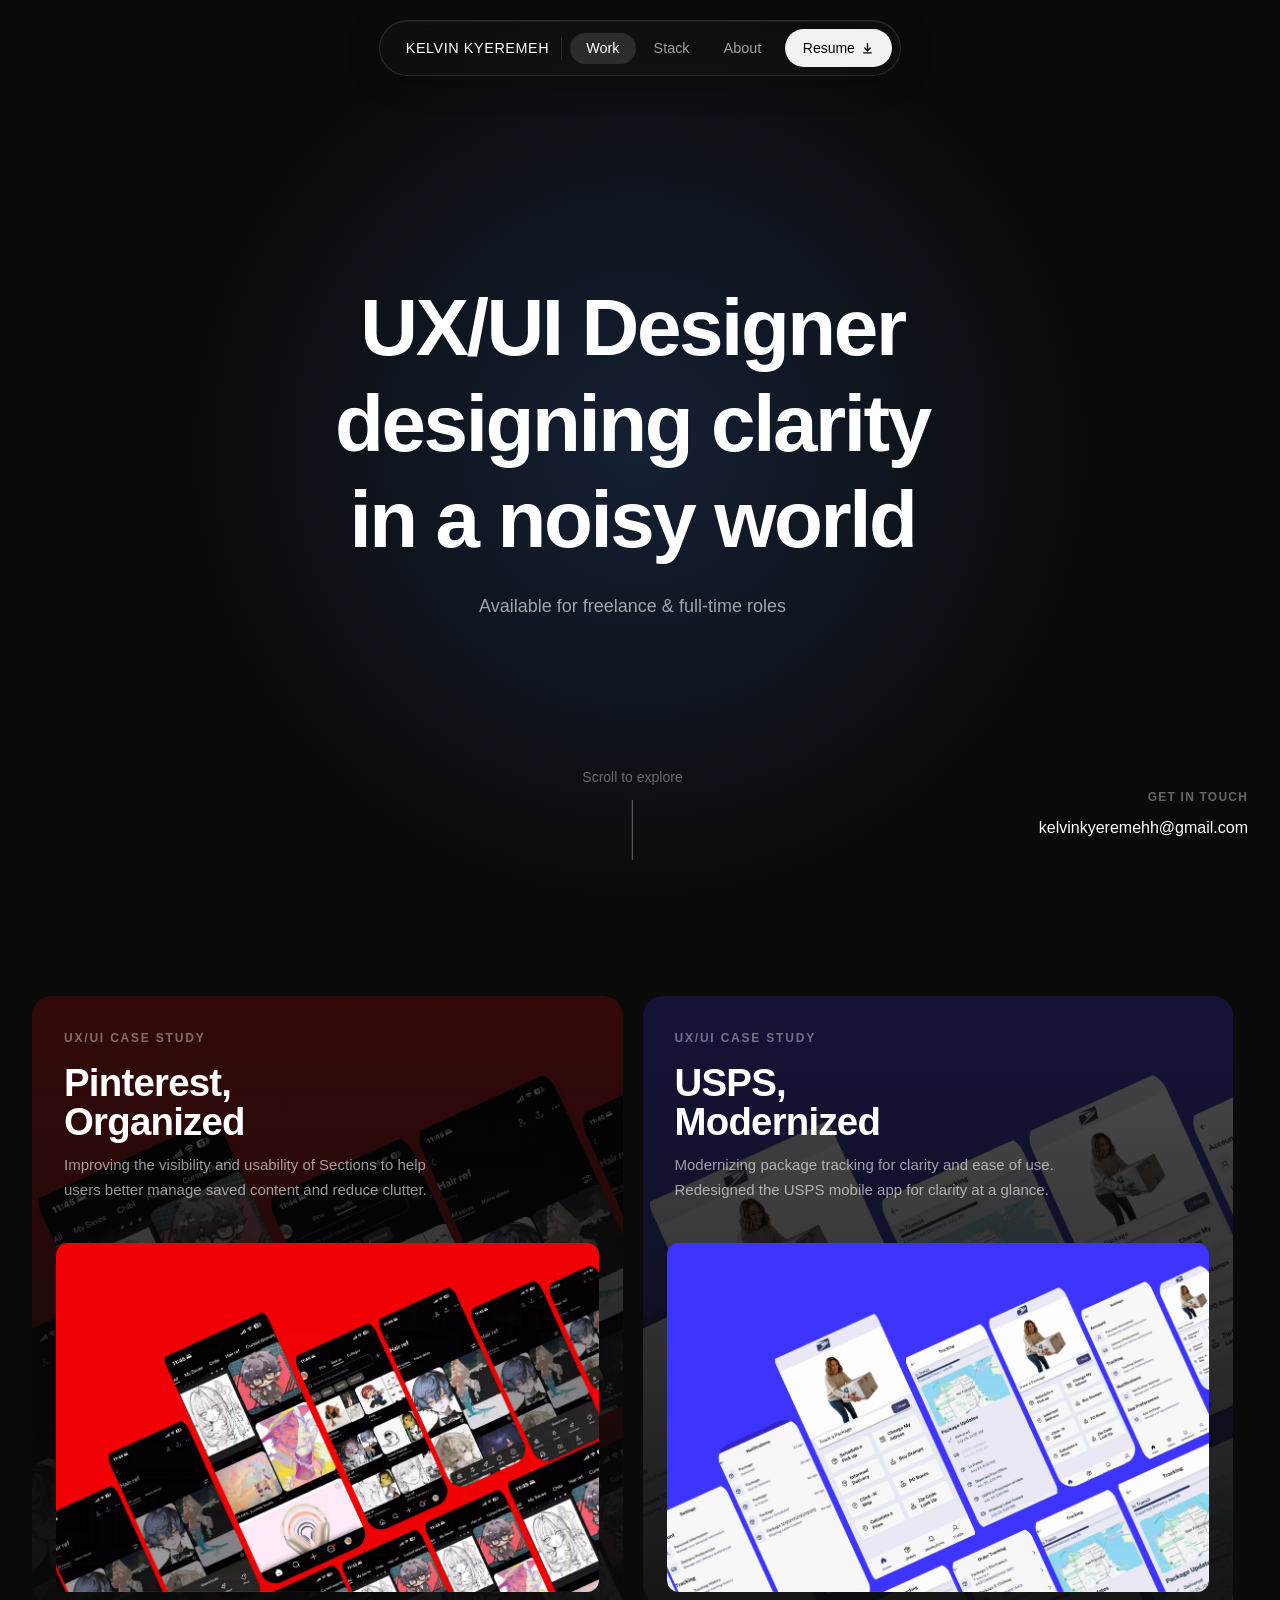
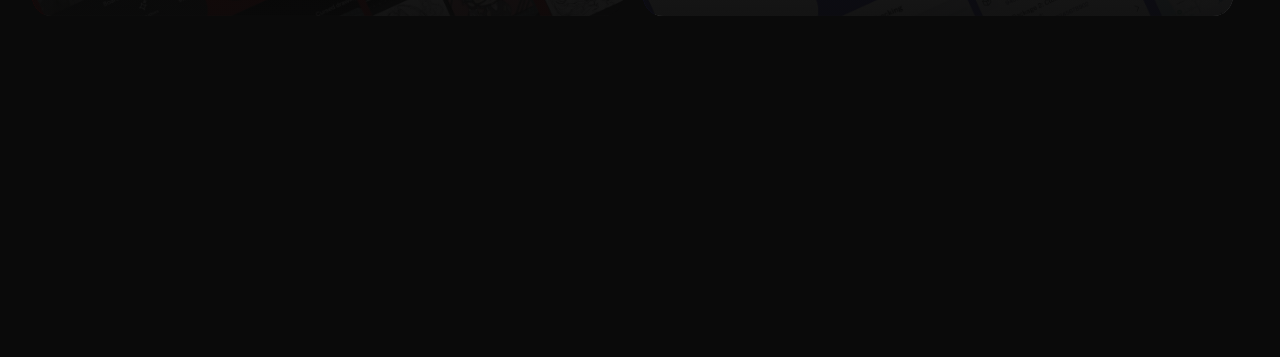
==== commit 396e0348: "update site" ====
--- a/index.html
+++ b/index.html
@@ -21,13 +21,8 @@
                 <li><a href="about.html" class="nav-link">About</a></li>
             </ul>
             <div class="nav-actions">
-                <a href="https://www.linkedin.com/in/kelvin-kyeremeh-b61089263/" target="_blank" rel="noopener noreferrer" class="linkedin-icon" aria-label="LinkedIn">
-                    <svg width="24" height="24" viewBox="0 0 24 24" fill="currentColor">
-                        <path d="M20.447 20.452h-3.554v-5.569c0-1.328-.027-3.037-1.852-3.037-1.853 0-2.136 1.445-2.136 2.939v5.667H9.351V9h3.414v1.561h.046c.477-.9 1.637-1.85 3.37-1.85 3.601 0 4.267 2.37 4.267 5.455v6.286zM5.337 7.433c-1.144 0-2.063-.926-2.063-2.065 0-1.138.92-2.063 2.063-2.063 1.14 0 2.064.925 2.064 2.063 0 1.139-.925 2.065-2.064 2.065zm1.782 13.019H3.555V9h3.564v11.452zM22.225 0H1.771C.792 0 0 .774 0 1.729v20.542C0 23.227.792 24 1.771 24h20.451C23.2 24 24 23.227 24 22.271V1.729C24 .774 23.2 0 22.222 0h.003z"/>
-                    </svg>
-                </a>
                 <a href="kelvin-kyeremeh-resume.pdf" download class="resume-btn">
-                    Resume <span class="download-icon">↓</span>
+                    Resume <svg xmlns="http://www.w3.org/2000/svg" width="13" height="13" viewBox="0 0 24 24" fill="none" stroke="currentColor" stroke-width="2.5" stroke-linecap="round" stroke-linejoin="round"><path d="M12 3v13"/><path d="M7 11l5 5 5-5"/><path d="M5 20h14"/></svg>
                 </a>
             </div>
             <button class="menu-toggle" aria-label="Toggle menu">
@@ -38,6 +33,9 @@
         </div>
         <!-- Mobile Menu Overlay -->
         <div class="mobile-menu">
+            <button class="mobile-menu-close" aria-label="Close menu">
+                <svg xmlns="http://www.w3.org/2000/svg" width="20" height="20" viewBox="0 0 24 24" fill="none" stroke="currentColor" stroke-width="2.5" stroke-linecap="round"><line x1="18" y1="6" x2="6" y2="18"/><line x1="6" y1="6" x2="18" y2="18"/></svg>
+            </button>
             <ul class="mobile-menu-links">
                 <li><a href="index.html" class="mobile-nav-link">Work</a></li>
                 <li><a href="stack.html" class="mobile-nav-link">Stack</a></li>
@@ -71,16 +69,13 @@
             <div class="work-grid">
 
                 <!-- Pinterest Card -->
-                <article class="work-card work-card--pinterest">
+                <article class="work-card work-card--pinterest" data-href="case-studies/pinterest-redesign.html">
                     <div class="work-card__bg" style="background-image: url('images/pinterest-hero.webp');"></div>
                     <div class="work-card__overlay"></div>
                     <div class="work-card__info">
                         <p class="work-card__label">UX/UI Case Study</p>
                         <h2 class="work-card__title">Pinterest,<br>Organized</h2>
                         <p class="work-card__desc">Improving the visibility and usability of Sections to help users better manage saved content and reduce clutter.</p>
-                        <a href="case-studies/pinterest-redesign.html" class="project-showcase-link">
-                            OPEN CASE STUDY <span class="arrow">→</span>
-                        </a>
                     </div>
                     <div class="work-card__preview">
                         <img src="images/pinterest-hero.webp" alt="Pinterest app preview">
@@ -88,16 +83,13 @@
                 </article>
 
                 <!-- USPS Card -->
-                <article class="work-card work-card--usps">
+                <article class="work-card work-card--usps" data-href="case-studies/usps-redesign.html">
                     <div class="work-card__bg" style="background-image: url('images/usps hero.jpg');"></div>
                     <div class="work-card__overlay"></div>
                     <div class="work-card__info">
                         <p class="work-card__label">UX/UI Case Study</p>
                         <h2 class="work-card__title">USPS,<br>Modernized</h2>
                         <p class="work-card__desc">Modernizing package tracking for clarity and ease of use. Redesigned the USPS mobile app for clarity at a glance.</p>
-                        <a href="case-studies/usps-redesign.html" class="project-showcase-link">
-                            OPEN CASE STUDY <span class="arrow">→</span>
-                        </a>
                     </div>
                     <div class="work-card__preview">
                         <img src="images/usps hero.jpg" alt="USPS app preview">
@@ -126,16 +118,17 @@
             <div class="footer-content">
                 <p>&copy; 2026 Kelvin Kyeremeh. All rights reserved.</p>
                 <div class="footer-links">
-                    <a href="https://www.linkedin.com/in/kelvin-kyeremeh-b61089263" target="_blank">LinkedIn</a>
+                    <a href="https://www.instagram.com/kino_kk2?igsh=eWpoMWhxeHcwODY5&utm_source=qr" target="_blank" class="footer-social-link" aria-label="Instagram">
+                        <svg xmlns="http://www.w3.org/2000/svg" width="18" height="18" viewBox="0 0 24 24" fill="currentColor"><path d="M12 2.163c3.204 0 3.584.012 4.85.07 3.252.148 4.771 1.691 4.919 4.919.058 1.265.069 1.645.069 4.849 0 3.205-.012 3.584-.069 4.849-.149 3.225-1.664 4.771-4.919 4.919-1.266.058-1.644.07-4.85.07-3.204 0-3.584-.012-4.849-.07-3.26-.149-4.771-1.699-4.919-4.92-.058-1.265-.07-1.644-.07-4.849 0-3.204.013-3.583.07-4.849.149-3.227 1.664-4.771 4.919-4.919 1.266-.057 1.645-.069 4.849-.069zM12 0C8.741 0 8.333.014 7.053.072 2.695.272.273 2.69.073 7.052.014 8.333 0 8.741 0 12c0 3.259.014 3.668.072 4.948.2 4.358 2.618 6.78 6.98 6.98C8.333 23.986 8.741 24 12 24c3.259 0 3.668-.014 4.948-.072 4.354-.2 6.782-2.618 6.979-6.98.059-1.28.073-1.689.073-4.948 0-3.259-.014-3.667-.072-4.947-.196-4.354-2.617-6.78-6.979-6.98C15.668.014 15.259 0 12 0zm0 5.838a6.162 6.162 0 1 0 0 12.324 6.162 6.162 0 0 0 0-12.324zM12 16a4 4 0 1 1 0-8 4 4 0 0 1 0 8zm6.406-11.845a1.44 1.44 0 1 0 0 2.881 1.44 1.44 0 0 0 0-2.881z"/></svg>
+                    </a>
+                    <a href="https://www.linkedin.com/in/kelvin-kyeremeh-b61089263" target="_blank" class="footer-social-link" aria-label="LinkedIn">
+                        <svg xmlns="http://www.w3.org/2000/svg" width="18" height="18" viewBox="0 0 24 24" fill="currentColor"><path d="M20.447 20.452h-3.554v-5.569c0-1.328-.027-3.037-1.852-3.037-1.853 0-2.136 1.445-2.136 2.939v5.667H9.351V9h3.414v1.561h.046c.477-.9 1.637-1.85 3.37-1.85 3.601 0 4.267 2.37 4.267 5.455v6.286zM5.337 7.433a2.062 2.062 0 0 1-2.063-2.065 2.064 2.064 0 1 1 2.063 2.065zm1.782 13.019H3.555V9h3.564v11.452zM22.225 0H1.771C.792 0 0 .774 0 1.729v20.542C0 23.227.792 24 1.771 24h20.451C23.2 24 24 23.227 24 22.271V1.729C24 .774 23.2 0 22.222 0h.003z"/></svg>
+                    </a>
                 </div>
             </div>
         </div>
     </footer>
 
-    <!-- Custom Cursor -->
-    <div class="cursor"></div>
-    <div class="cursor-follower"></div>
-
     <script src="js/script.js"></script>
 </body>
 </html>
--- a/css/styles.css
+++ b/css/styles.css
@@ -48,6 +48,7 @@
 html {
     scroll-behavior: smooth;
     font-size: 16px;
+    scrollbar-gutter: stable;
 }
 
 body {
@@ -56,8 +57,22 @@
     color: var(--text-primary);
     line-height: 1.6;
     overflow-x: hidden;
-    cursor: none;
     position: relative;
+}
+
+/* Mouse-reactive gradient — screen blend so it glows over dark sections */
+body::before {
+    content: '';
+    position: fixed;
+    inset: 0;
+    background: radial-gradient(
+        700px circle at var(--mouse-x, 50vw) var(--mouse-y, 50vh),
+        rgba(59, 130, 246, 0.18),
+        transparent 65%
+    );
+    mix-blend-mode: screen;
+    pointer-events: none;
+    z-index: 9999;
 }
 
 /* Bottom fade gradient - only visible after scrolling */
@@ -204,124 +219,137 @@
 }
 
 /* ==========================================
-   NAVIGATION - Andy Weir Style
+   NAVIGATION — unified pill
    ========================================== */
 .nav {
     position: fixed;
     top: 0;
     left: 0;
     right: 0;
-    z-index: 1000;
-    background-color: transparent;
-    padding: 2rem 0;
-    transition: background-color 0.3s ease, padding 0.3s ease;
+    z-index: 10001;
+    padding: 1.25rem 0;
+    display: flex;
+    justify-content: center;
+    pointer-events: none;
 }
 
 .nav-container {
-    max-width: var(--max-width);
-    margin: 0 auto;
-    padding: 0 2rem;
-    display: flex;
-    justify-content: space-between;
+    pointer-events: all;
+    display: flex;
     align-items: center;
-    gap: 2rem;
-}
-
-/* Logo - No Avatar */
+    gap: 0.25rem;
+    background: rgba(20, 20, 20, 0.45);
+    padding: 0.5rem 0.5rem 0.5rem 1.6rem;
+    border-radius: 50px;
+    border: 1px solid rgba(255, 255, 255, 0.12);
+    box-shadow: 0 4px 32px rgba(0, 0, 0, 0.25), inset 0 1px 0 rgba(255, 255, 255, 0.07);
+    backdrop-filter: blur(20px) saturate(180%);
+    -webkit-backdrop-filter: blur(20px) saturate(180%);
+}
+
+/* Logo */
 .logo {
     display: flex;
     align-items: center;
-    font-size: 1rem;
+    font-size: 0.9rem;
     font-weight: 500;
-    letter-spacing: 0.02em;
+    letter-spacing: 0.04em;
     color: var(--text-primary);
-    transition: opacity 0.3s ease;
+    white-space: nowrap;
+    padding-right: 0.75rem;
+    margin-right: 0.25rem;
+    border-right: 1px solid rgba(255, 255, 255, 0.12);
+    transition: opacity 0.25s ease;
 }
 
 .logo:hover {
-    opacity: 0.8;
-}
-
-/* Navigation Links - Pill Style */
+    opacity: 0.7;
+}
+
+/* Nav links — no background, live inside the main pill */
 .nav-links {
     display: flex;
-    gap: 0.5rem;
+    gap: 0.125rem;
     align-items: center;
-    background: rgba(20, 20, 20, 0.85);
-    padding: 0.5rem;
-    border-radius: 50px;
-    border: 1px solid rgba(255, 255, 255, 0.1);
-    box-shadow: 0 4px 24px rgba(0, 0, 0, 0.3);
+    padding: 0;
+    background: none;
+    border: none;
+    box-shadow: none;
+    border-radius: 0;
 }
 
 .nav-link {
     position: relative;
-    font-size: 0.9375rem;
-    font-weight: 400;
+    font-size: 0.9rem;
+    font-weight: 500;
     color: var(--text-secondary);
-    padding: 0.5rem 1.25rem;
+    padding: 0.45rem 1rem;
     border-radius: 50px;
-    transition: color 0.3s ease, background-color 0.3s ease;
     white-space: nowrap;
+    /* Only animate color — background handled by ::before so the
+       GPU compositor can handle it without re-rendering the backdrop-filter */
+    transition: color 0.3s cubic-bezier(0.4, 0, 0.2, 1);
+}
+
+/* Pill highlight — opacity-only transition is GPU-composited and stutter-free */
+.nav-link::before {
+    content: '';
+    position: absolute;
+    inset: 0;
+    border-radius: inherit;
+    background: #fff;
+    opacity: 0;
+    transition: opacity 0.3s cubic-bezier(0.4, 0, 0.2, 1);
+    pointer-events: none;
 }
 
 .nav-link:hover {
     color: var(--text-primary);
-    background: rgba(255, 255, 255, 0.05);
+}
+
+.nav-link:hover::before {
+    opacity: 0.07;
 }
 
 .nav-link.active {
     color: var(--text-primary);
-    background: rgba(255, 255, 255, 0.1);
-    font-weight: 500;
-}
-
-/* Nav Actions */
+}
+
+.nav-link.active::before {
+    opacity: 0.12;
+}
+
+/* Nav actions — right side of pill */
 .nav-actions {
     display: flex;
     align-items: center;
+    gap: 0.25rem;
+    margin-left: 0.25rem;
 }
 
 .resume-btn {
     display: flex;
     align-items: center;
-    gap: 0.5rem;
-    padding: 0.625rem 1.25rem;
+    gap: 0.4rem;
+    padding: 0.5rem 1.1rem;
     background: rgba(255, 255, 255, 0.95);
     color: #000;
     border-radius: 50px;
-    font-size: 0.9375rem;
+    font-size: 0.875rem;
     font-weight: 500;
-    transition: background-color 0.3s ease, transform 0.3s ease, box-shadow 0.3s ease;
     border: none;
+    white-space: nowrap;
+    transition: background-color 0.25s ease, transform 0.25s ease;
 }
 
 .resume-btn:hover {
-    background: rgba(255, 255, 255, 1);
+    background: #fff;
     transform: translateY(-1px);
-    box-shadow: 0 4px 12px rgba(255, 255, 255, 0.2);
-}
-
-.download-icon {
-    font-size: 1.1rem;
-    line-height: 1;
-}
-
-/* LinkedIn Icon */
-.linkedin-icon {
-    display: inline-flex;
-    align-items: center;
-    justify-content: center;
-    width: 44px;
-    height: 44px;
-    margin-right: 1rem;
-    color: white;
-    opacity: 1;
-    transition: transform 0.3s ease;
-}
-
-.linkedin-icon:hover {
-    transform: translateY(-2px);
+}
+
+.resume-btn svg {
+    flex-shrink: 0;
+    vertical-align: middle;
 }
 
 /* Get in Touch Section */
@@ -331,6 +359,7 @@
     right: 2rem;
     text-align: right;
     z-index: 1001;
+    will-change: bottom;
 }
 
 .get-in-touch-label {
@@ -396,7 +425,7 @@
     border: none;
     cursor: pointer;
     padding: 0.5rem;
-    z-index: 1001;
+    z-index: 10002;
     position: relative;
 }
 
@@ -430,13 +459,38 @@
     max-width: 400px;
     height: 100vh;
     background: #0a0a0a;
-    z-index: 999;
+    pointer-events: all;
+    z-index: 10002;
     transition: right 0.3s cubic-bezier(0.4, 0, 0.2, 1);
     padding: 100px 2rem 2rem;
 }
 
 .mobile-menu.active {
     right: 0;
+}
+
+.mobile-menu-close {
+    position: absolute;
+    top: 1.5rem;
+    right: 1.5rem;
+    background: none;
+    border: none;
+    color: var(--text-secondary);
+    cursor: pointer;
+    padding: 0.5rem;
+    display: flex;
+    align-items: center;
+    justify-content: center;
+    transition: color 0.2s ease;
+}
+
+.mobile-menu-close svg {
+    width: 28px;
+    height: 28px;
+}
+
+.mobile-menu-close:hover {
+    color: var(--text-primary);
 }
 
 .mobile-menu-links {
@@ -463,7 +517,7 @@
 
 .mobile-email-row {
     display: none;
-    text-align: center;
+    text-align: right;
     padding: 2.5rem 2rem;
 }
 
@@ -480,22 +534,30 @@
 
 /* Responsive */
 @media (max-width: 1024px) {
+    .nav-container {
+        padding: 0.5rem 0.5rem 0.5rem 1.6rem;
+        width: calc(100% - 2.5rem);
+        justify-content: space-between;
+    }
+
+    .logo {
+        border-right: none;
+        padding-right: 0;
+        margin-right: 0;
+    }
+
     .nav-links {
         display: none;
     }
-    
+
     .nav-actions {
         display: none;
     }
-    
+
     .menu-toggle {
         display: flex;
     }
-    
-    .linkedin-icon {
-        display: none;
-    }
-    
+
     .get-in-touch {
         display: none;
     }
@@ -521,15 +583,6 @@
     text-align: center;
 }
 
-.hero-split {
-    display: grid;
-    grid-template-columns: 1fr 1fr;
-    gap: 6rem;
-    align-items: flex-end;
-    padding-bottom: 5rem;
-    width: 100%;
-}
-
 .hero-title {
     margin: 0 0 1.5rem;
 }
@@ -549,21 +602,26 @@
     to { opacity: 1; transform: translateY(0); }
 }
 
-.hero-side {
-    padding-bottom: 0.5rem;
-    opacity: 0;
-    animation: fadeIn 0.8s 0.5s forwards;
-}
-
 .hero-subtitle {
     font-size: 1.125rem;
     color: var(--text-secondary);
     margin-bottom: 0;
     line-height: 1.6;
+    opacity: 0;
+    animation: fadeIn 0.8s 0.5s cubic-bezier(0.4, 0, 0.2, 1) forwards;
 }
 
 @keyframes fadeIn {
     to { opacity: 1; }
+}
+
+@media (prefers-reduced-motion: reduce) {
+    .hero-title-line,
+    .hero-subtitle {
+        animation: none;
+        opacity: 1;
+        transform: none;
+    }
 }
 
 .scroll-indicator {
@@ -606,6 +664,7 @@
     border-radius: 20px;
     overflow: hidden;
     position: relative;
+    z-index: 10000;
     min-height: 620px;
     display: flex;
     flex-direction: column;
@@ -676,7 +735,7 @@
     position: relative;
     z-index: 2;
     flex: 1;
-    margin: 0 1.5rem 1.5rem;
+    margin: -1rem 1.5rem 1.5rem;
     border-radius: 12px;
     overflow: hidden;
     min-height: 260px;
@@ -713,8 +772,8 @@
     transform: translateY(-18px) scale(1.02);
     box-shadow: 0 40px 80px rgba(0, 0, 0, 0.6);
     transition: opacity 0.9s cubic-bezier(0.4, 0, 0.2, 1),
-                transform 0.6s cubic-bezier(0.34, 2.4, 0.64, 1),
-                box-shadow 0.5s ease;
+                transform 0.4s cubic-bezier(0.25, 0, 0, 1),
+                box-shadow 0.4s ease;
 }
 
 .work-card:hover .work-card__bg {
@@ -1180,6 +1239,56 @@
 }
 
 /* ==========================================
+   NEXT CASE STUDY
+   ========================================== */
+.next-case-study {
+    display: block;
+    padding: 3rem 2rem;
+    border-top: 1px solid var(--border-color);
+    text-decoration: none;
+    margin-bottom: 4.68rem;
+}
+
+.next-case-study__inner {
+    max-width: 1200px;
+    margin: 0 auto;
+}
+
+.next-case-study__label {
+    font-size: 0.7rem;
+    font-weight: 600;
+    letter-spacing: 0.14em;
+    text-transform: uppercase;
+    color: var(--text-muted);
+    margin-bottom: 0.75rem;
+}
+
+.next-case-study__title {
+    font-size: clamp(1.2rem, 3vw, 1.95rem);
+    font-weight: 700;
+    color: var(--text-primary);
+    line-height: 1.1;
+    transition: color 0.25s ease;
+    display: inline;
+}
+
+.next-case-study:hover .next-case-study__title {
+    color: var(--text-primary);
+}
+
+.next-case-study__arrow {
+    display: inline;
+    font-size: inherit;
+    color: var(--text-muted);
+    margin-left: 0.2em;
+    transition: margin-left 0.3s cubic-bezier(0.25, 0, 0, 1);
+}
+
+.next-case-study:hover .next-case-study__arrow {
+    margin-left: 0.45em;
+}
+
+/* ==========================================
    FOOTER
    ========================================== */
 .footer {
@@ -1211,6 +1320,18 @@
 
 .footer-links a:hover {
     color: var(--accent);
+}
+
+.footer-social-link {
+    display: flex;
+    align-items: center;
+    color: var(--text-secondary);
+    transition: color 0.2s ease, transform 0.2s ease;
+}
+
+.footer-social-link:hover {
+    color: var(--text-primary);
+    transform: translateY(-2px);
 }
 
 
@@ -1254,20 +1375,73 @@
     margin-bottom: 1.5rem;
 }
 
+/* About — Skills / Capabilities */
+.about-skills {
+    padding: var(--spacing-lg) 0 var(--spacing-xl);
+    border-top: 1px solid var(--border-color);
+}
+
+.about-skills-grid {
+    display: grid;
+    grid-template-columns: repeat(3, 1fr);
+    gap: 3rem;
+}
+
+.about-skills-label {
+    font-size: 0.75rem;
+    font-weight: 600;
+    letter-spacing: 0.15em;
+    text-transform: uppercase;
+    color: var(--text-muted);
+    margin-bottom: 1.5rem;
+}
+
+.about-skills-list {
+    display: flex;
+    flex-direction: column;
+    gap: 0.875rem;
+    padding: 0;
+    list-style: none;
+}
+
+.about-skills-list li {
+    font-size: 1.0625rem;
+    color: var(--text-secondary);
+    line-height: 1.4;
+    padding-left: 0;
+    position: relative;
+    transition: color 0.2s ease;
+}
+
+.about-skills-list li::before {
+    content: '—';
+    color: var(--text-muted);
+    margin-right: 0.6rem;
+    font-size: 0.85em;
+}
+
+@media (max-width: 768px) {
+    .about-skills-grid {
+        grid-template-columns: 1fr 1fr;
+        gap: 2rem;
+    }
+    .about-skills-grid .about-skills-col:last-child {
+        grid-column: 1 / -1;
+    }
+}
+
+@media (max-width: 480px) {
+    .about-skills-grid {
+        grid-template-columns: 1fr;
+    }
+    .about-skills-grid .about-skills-col:last-child {
+        grid-column: auto;
+    }
+}
 
 /* ==========================================
-   UTILITY — Reading progress & animations
+   UTILITY — animations
    ========================================== */
-.reading-progress {
-    position: fixed;
-    top: 0;
-    left: 0;
-    width: 0%;
-    height: 3px;
-    background: var(--accent);
-    z-index: 9999;
-    transition: width 0.1s ease;
-}
 
 @keyframes spin {
     to { transform: rotate(360deg); }
@@ -1335,12 +1509,7 @@
     align-items: center;
     padding: 2rem 3rem;
     background: transparent;
-    transition: background 0.3s ease;
     margin: 0;
-}
-
-.case-nav.scrolled {
-    background: rgba(10, 10, 10, 0.97);
 }
 
 .back-home {
@@ -1383,8 +1552,9 @@
 /* Hero Section - Fullscreen */
 .case-hero-fullscreen {
     position: relative;
+    z-index: 10000;
     width: 100vw;
-    height: 100vh;
+    height: 88vh;
     margin: 0;
     padding: 0;
     background: #E60023;
@@ -1393,13 +1563,14 @@
 
 .hero-bg-image {
     position: absolute;
-    top: 0;
+    top: -20%;
     left: 0;
     width: 100%;
-    height: 100%;
+    height: 140%;
     object-fit: cover;
     object-position: center;
     display: block;
+    will-change: transform;
 }
 
 .pinterest-hero-title {
@@ -1425,12 +1596,17 @@
     left: 50%;
     transform: translateX(-50%);
     z-index: 10;
+    animation: scroll-float 2.4s ease-in-out infinite;
 }
 
 .hero-scroll-arrow .arrow-down {
     color: white;
-    animation: bounce 2s infinite;
-    filter: drop-shadow(0 4px 8px rgba(0, 0, 0, 0.7));
+    filter: drop-shadow(0 2px 6px rgba(0, 0, 0, 0.6));
+}
+
+@keyframes scroll-float {
+    0%, 100% { transform: translateX(-50%) translateY(0); }
+    50%       { transform: translateX(-50%) translateY(8px); }
 }
 
 /* Old hero section styles - keep for USPS */
@@ -1711,6 +1887,8 @@
 
 /* Phone screenshot hover interaction */
 .case-phone-img {
+    position: relative;
+    z-index: 10000;
     transition: transform 0.45s cubic-bezier(0.34, 1.56, 0.64, 1),
                 box-shadow 0.45s ease;
     cursor: default;
@@ -1722,14 +1900,14 @@
 }
 
 .case-full-image {
+    position: relative;
+    z-index: 10000;
     width: 100%;
     border-radius: 12px;
     overflow: hidden;
-    box-shadow: 0 8px 32px rgba(0,0,0,0.3);
+    box-shadow: 0 20px 60px rgba(0, 0, 0, 0.3);
     transition: transform 0.45s cubic-bezier(0.34, 1.56, 0.64, 1),
                 box-shadow 0.45s ease;
-    will-change: transform;
-    box-shadow: 0 20px 60px rgba(0, 0, 0, 0.3);
     will-change: transform;
 }
 
@@ -1777,8 +1955,23 @@
     }
 
     .case-meta-grid {
-        grid-template-columns: 1fr;
-        gap: 1.25rem;
+        grid-template-columns: repeat(3, 1fr);
+        gap: 0.5rem;
+        margin-top: 1.5rem;
+    }
+
+    .case-meta-item {
+        text-align: center;
+    }
+
+    .case-meta-label {
+        font-size: 0.55rem;
+        letter-spacing: 0.08em;
+        margin-bottom: 0.35rem;
+    }
+
+    .case-meta-value {
+        font-size: 0.75rem;
     }
 }
 
@@ -1839,16 +2032,68 @@
 }
 
 @media (max-width: 480px) {
+    /* Hero titles */
     .pinterest-hero-title {
-        font-size: 1.75rem;
+        font-size: 1.6rem;
         bottom: 4rem;
         left: 1rem;
-    }
-    
+        right: 1rem;
+    }
+
     .case-hero-title-bottom {
-        font-size: 1.75rem !important;
+        font-size: 1.6rem !important;
         bottom: 5rem !important;
         left: 1rem !important;
+        right: 1rem !important;
+    }
+
+    /* Case study containers */
+    .case-container {
+        padding: 0 1.25rem;
+    }
+
+    .case-container-wide {
+        padding: 0 1rem;
+    }
+
+    /* About grid stacks tighter */
+    .case-about-grid {
+        gap: 1.5rem;
+    }
+
+    /* Meta grid: stack to 2 cols on very small screens */
+    .case-meta-grid {
+        grid-template-columns: 1fr 1fr;
+        gap: 1rem;
+    }
+
+    .case-meta-label {
+        font-size: 0.6rem;
+    }
+
+    .case-meta-value {
+        font-size: 0.8rem;
+    }
+
+    /* Prevent hero image overflow */
+    .case-hero-fullscreen {
+        width: 100%;
+        overflow: hidden;
+    }
+
+    /* Disable mouse gradient on touch devices */
+    body::before {
+        display: none;
+    }
+
+    /* Work grid single col padding */
+    .work-grid {
+        padding-bottom: 5rem;
+    }
+
+    /* Nav pill full width on tiny screens */
+    .nav-container {
+        width: calc(100% - 1.5rem);
     }
 }
 
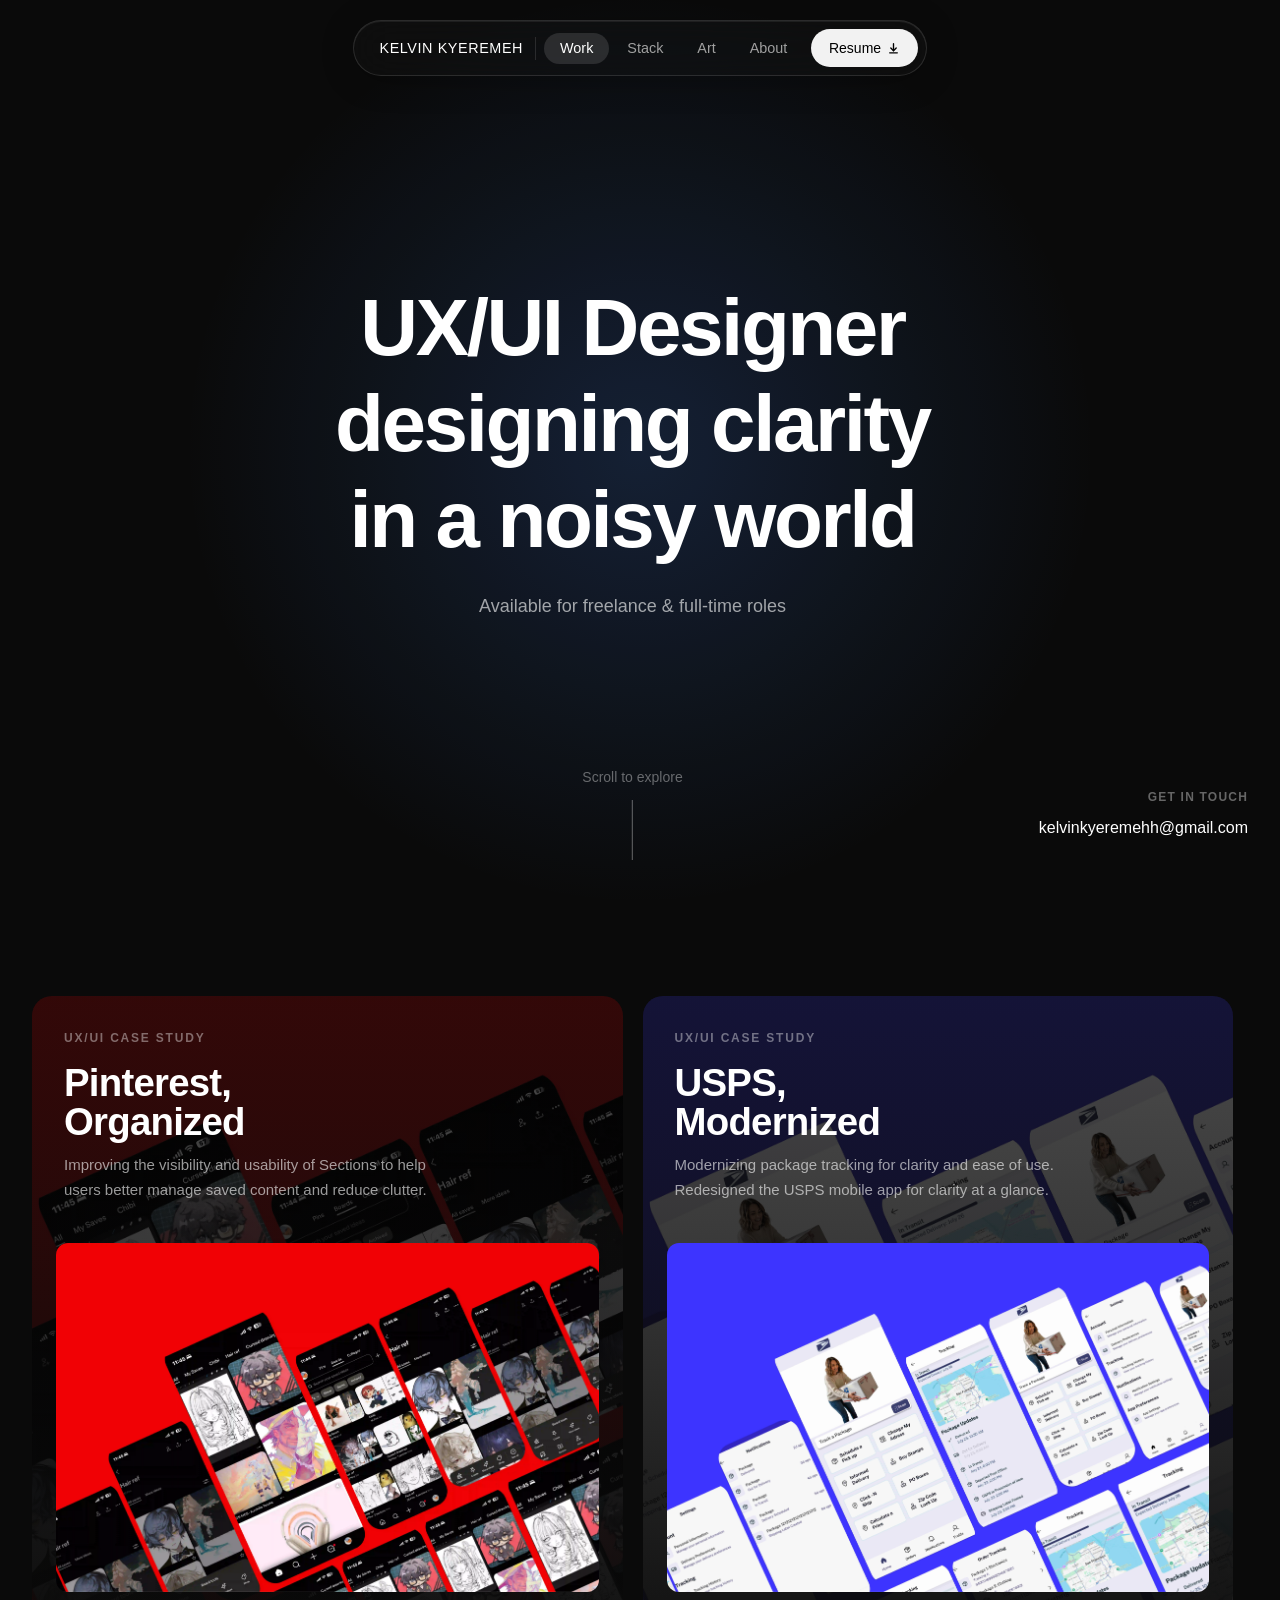
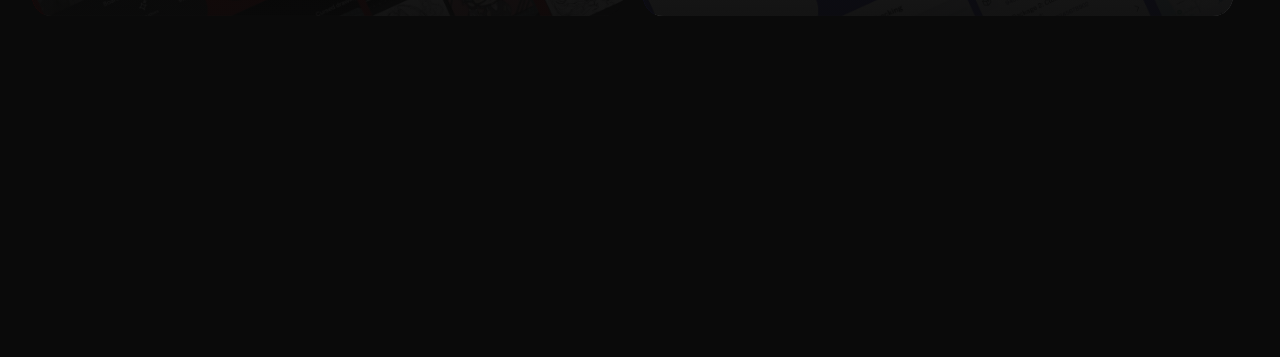
==== commit c9b490c2: "Add Art page, smooth nav transitions, refactor JS/CSS - New art.html gallery with 2-col grid (single" ====
--- a/index.html
+++ b/index.html
@@ -18,6 +18,7 @@
             <ul class="nav-links">
                 <li><a href="index.html" class="nav-link active">Work</a></li>
                 <li><a href="stack.html" class="nav-link">Stack</a></li>
+                <li><a href="art.html" class="nav-link">Art</a></li>
                 <li><a href="about.html" class="nav-link">About</a></li>
             </ul>
             <div class="nav-actions">
@@ -39,6 +40,7 @@
             <ul class="mobile-menu-links">
                 <li><a href="index.html" class="mobile-nav-link">Work</a></li>
                 <li><a href="stack.html" class="mobile-nav-link">Stack</a></li>
+                <li><a href="art.html" class="mobile-nav-link">Art</a></li>
                 <li><a href="about.html" class="mobile-nav-link">About</a></li>
                 <li><a href="kelvin-kyeremeh-resume.pdf" download class="mobile-nav-link">Resume</a></li>
             </ul>
--- a/css/styles.css
+++ b/css/styles.css
@@ -2583,3 +2583,114 @@
     box-shadow: 0 4px 12px rgba(236, 72, 153, 0.4);
 }
 
+/* ==========================================
+   ART PAGE
+   ========================================== */
+.art-hero {
+    padding-top: calc(var(--spacing-xl) + 80px);
+    padding-bottom: var(--spacing-md);
+}
+
+.art-hero-title {
+    font-size: clamp(2rem, 5vw, 3rem);
+    font-weight: 700;
+    letter-spacing: -0.02em;
+    margin-bottom: 0.75rem;
+}
+
+.art-hero-subtitle {
+    font-size: 1rem;
+    color: var(--text-secondary);
+    max-width: 500px;
+}
+
+/* 2-column gallery grid */
+.art-grid {
+    display: grid;
+    grid-template-columns: 1fr 1fr;
+    gap: 1rem;
+    padding-bottom: var(--spacing-xl);
+}
+
+.art-item {
+    position: relative;
+    border-radius: 16px;
+    overflow: hidden;
+    background: var(--bg-light);
+    aspect-ratio: 4 / 5;
+    cursor: default;
+}
+
+.art-item img {
+    width: 100%;
+    height: 100%;
+    object-fit: cover;
+    object-position: center top;
+    display: block;
+    transition: transform 0.55s cubic-bezier(0.25, 0, 0, 1);
+}
+
+/* Subtle label on hover */
+.art-item__label {
+    position: absolute;
+    bottom: 0;
+    left: 0;
+    right: 0;
+    padding: 1.5rem 1.25rem 1.25rem;
+    background: linear-gradient(to top, rgba(0,0,0,0.6) 0%, transparent 100%);
+    color: #fff;
+    font-size: 0.875rem;
+    font-weight: 500;
+    letter-spacing: 0.03em;
+    opacity: 0;
+    transform: translateY(6px);
+    transition: opacity 0.3s ease, transform 0.3s ease;
+}
+
+.art-item:hover img {
+    transform: scale(1.04);
+}
+
+.art-item:hover .art-item__label {
+    opacity: 1;
+    transform: translateY(0);
+}
+
+/* Fade-in stagger */
+.art-item {
+    opacity: 0;
+    transform: translateY(40px);
+    transition: opacity 0.7s cubic-bezier(0.4, 0, 0.2, 1),
+                transform 0.7s cubic-bezier(0.4, 0, 0.2, 1),
+                box-shadow 0.3s ease;
+}
+
+.art-item:nth-child(2) { transition-delay: 0.08s; }
+.art-item:nth-child(3) { transition-delay: 0.12s; }
+.art-item:nth-child(4) { transition-delay: 0.18s; }
+.art-item:nth-child(5) { transition-delay: 0.22s; }
+.art-item:nth-child(6) { transition-delay: 0.28s; }
+
+.art-item.in-view {
+    opacity: 1;
+    transform: translateY(0);
+}
+
+.art-item.in-view:hover {
+    box-shadow: 0 24px 60px rgba(0, 0, 0, 0.5);
+    transition: opacity 0.7s cubic-bezier(0.4, 0, 0.2, 1),
+                transform 0.7s cubic-bezier(0.4, 0, 0.2, 1),
+                box-shadow 0.3s ease;
+}
+
+@media (max-width: 768px) {
+    .art-grid {
+        grid-template-columns: 1fr;
+        gap: 0.75rem;
+    }
+    .art-item {
+        aspect-ratio: 4 / 5;
+        border-radius: 12px;
+    }
+}
+
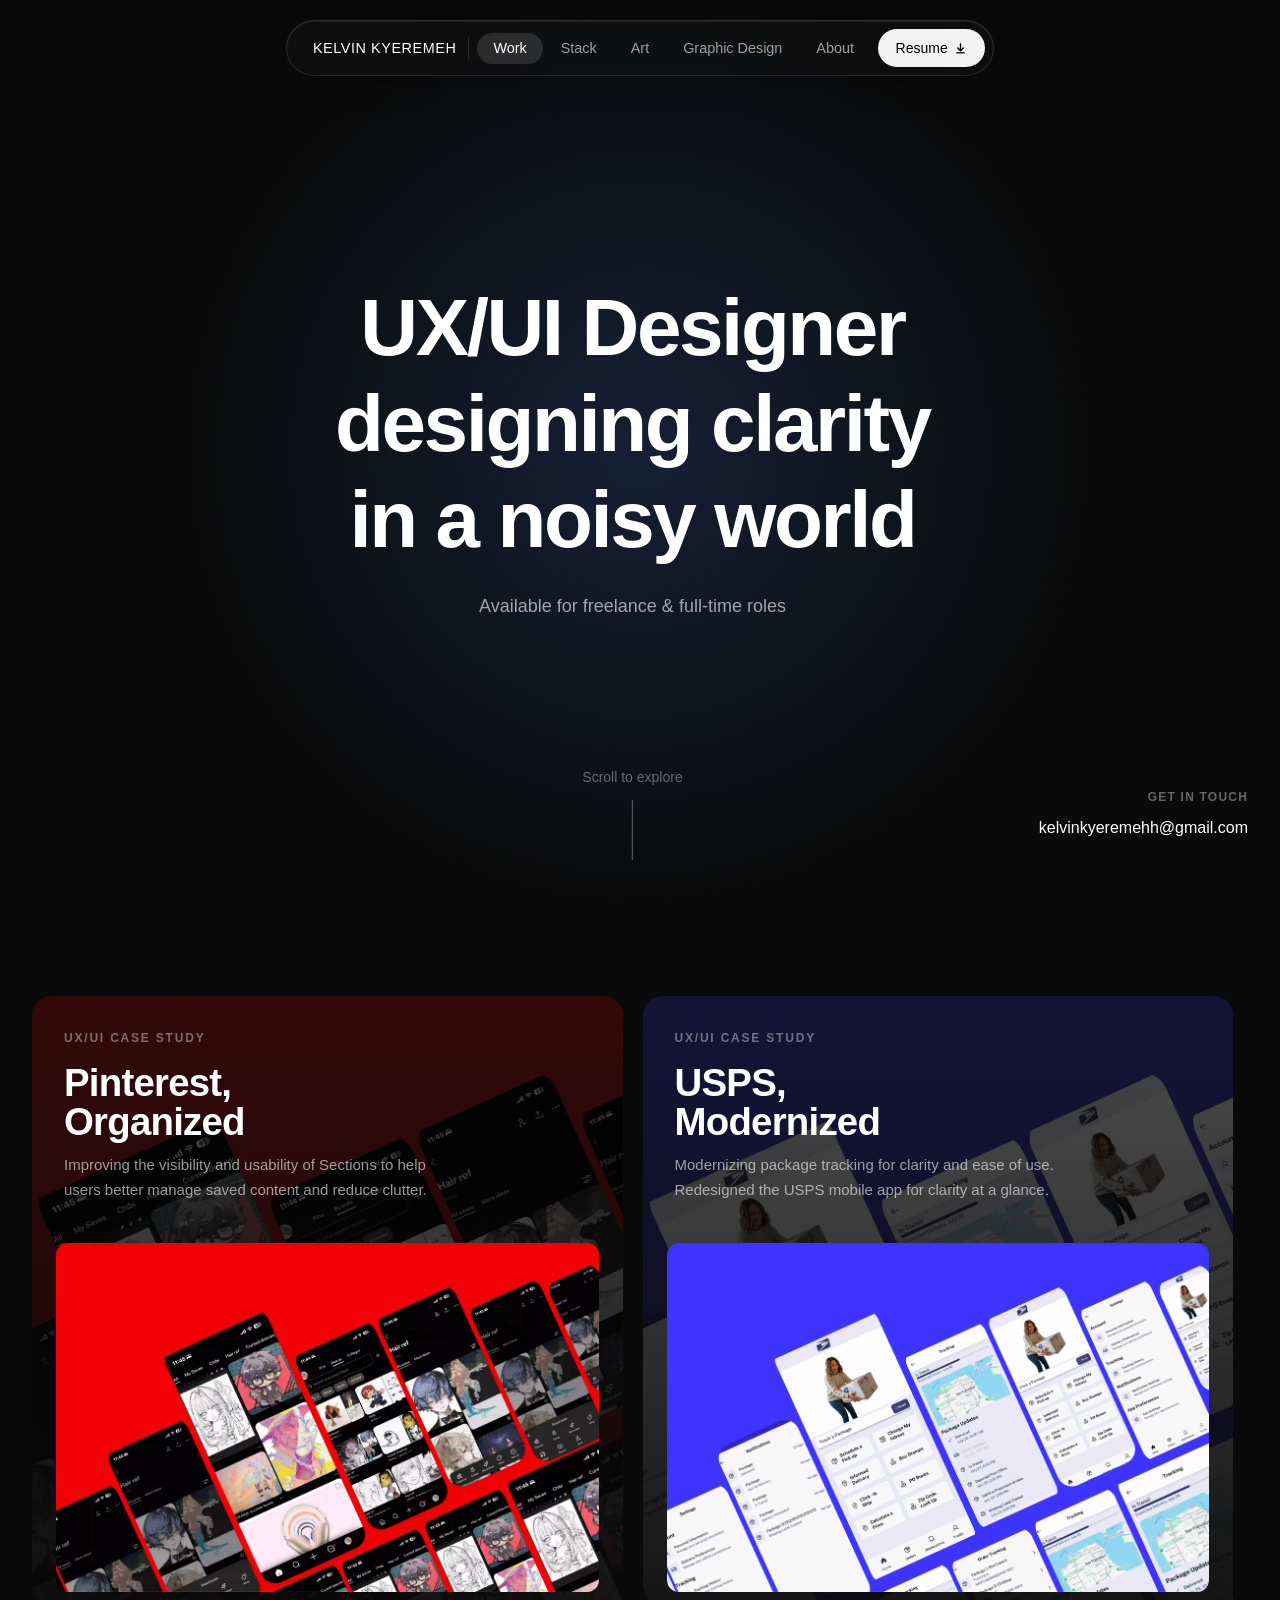
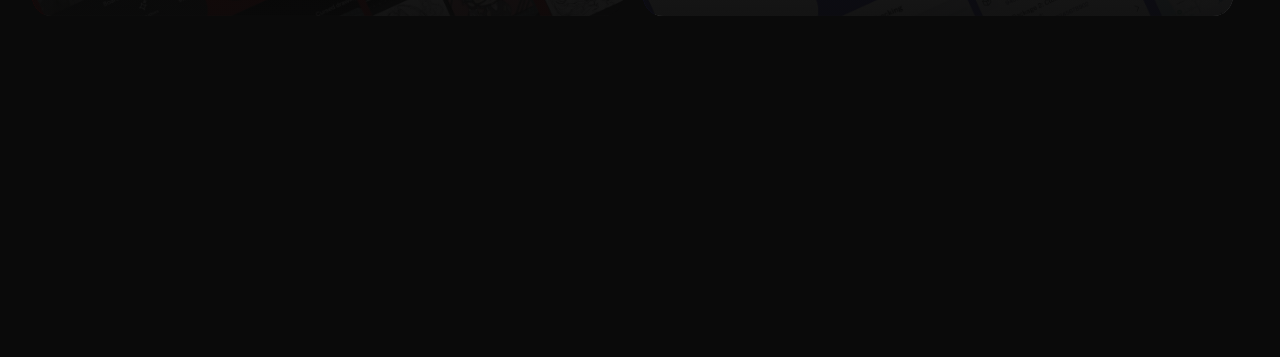
==== commit 4b79ff07: "Add Graphic Design nav tab and page Co-Authored-By: Claude Sonnet 4.6 <noreply@anthropic.com>" ====
--- a/index.html
+++ b/index.html
@@ -19,6 +19,7 @@
                 <li><a href="index.html" class="nav-link active">Work</a></li>
                 <li><a href="stack.html" class="nav-link">Stack</a></li>
                 <li><a href="art.html" class="nav-link">Art</a></li>
+                <li><a href="graphic-design.html" class="nav-link">Graphic Design</a></li>
                 <li><a href="about.html" class="nav-link">About</a></li>
             </ul>
             <div class="nav-actions">
@@ -41,6 +42,7 @@
                 <li><a href="index.html" class="mobile-nav-link">Work</a></li>
                 <li><a href="stack.html" class="mobile-nav-link">Stack</a></li>
                 <li><a href="art.html" class="mobile-nav-link">Art</a></li>
+                <li><a href="graphic-design.html" class="mobile-nav-link">Graphic Design</a></li>
                 <li><a href="about.html" class="mobile-nav-link">About</a></li>
                 <li><a href="kelvin-kyeremeh-resume.pdf" download class="mobile-nav-link">Resume</a></li>
             </ul>
--- a/css/styles.css
+++ b/css/styles.css
@@ -1352,19 +1352,24 @@
 
 .about-image-wrapper {
     position: relative;
+    max-width: 340px;
 }
 
 .about-image {
-    aspect-ratio: 3 / 4;
+    aspect-ratio: 3 / 4.5;
     border-radius: var(--border-radius);
     overflow: hidden;
-    background: var(--bg-light);
+    position: relative;
 }
 
 .about-image img {
+    position: absolute;
+    inset: 0;
     width: 100%;
     height: 100%;
     object-fit: cover;
+    object-position: center top;
+    border-radius: var(--border-radius);
 }
 
 .about-title {
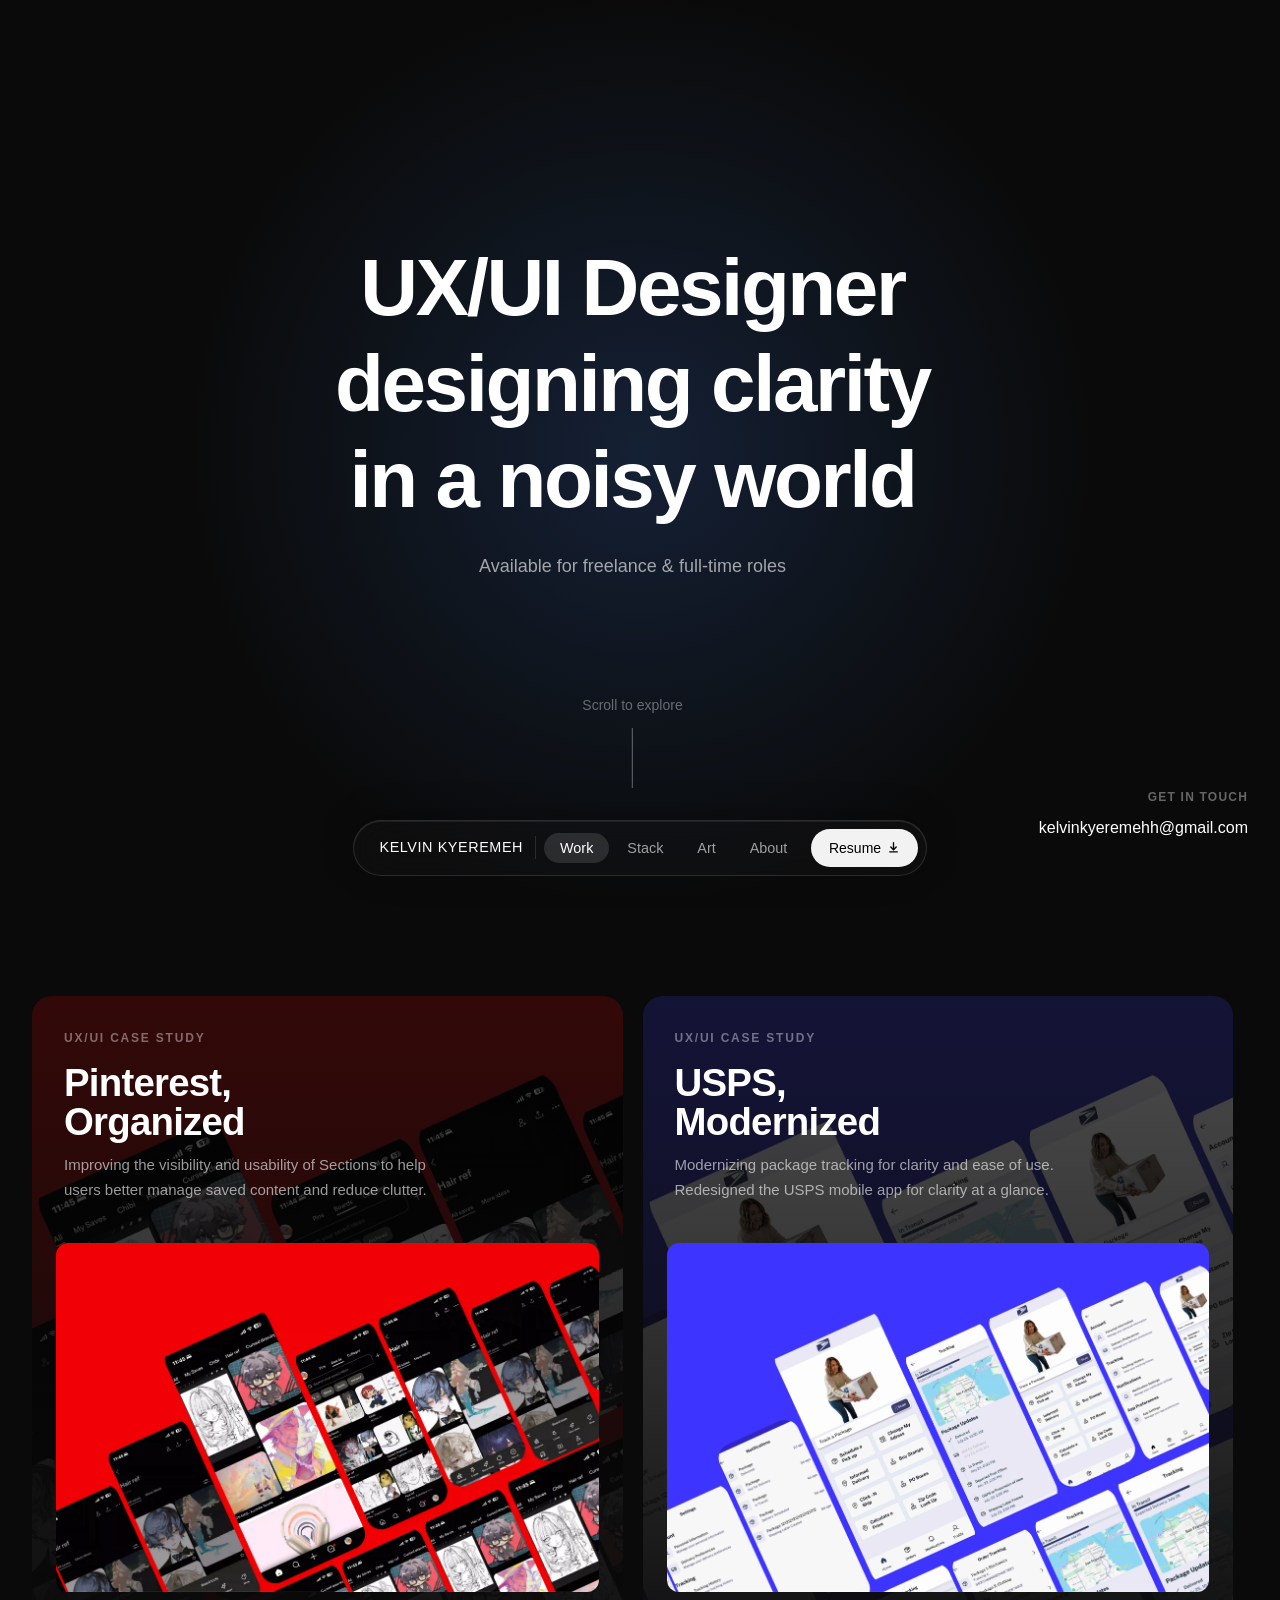
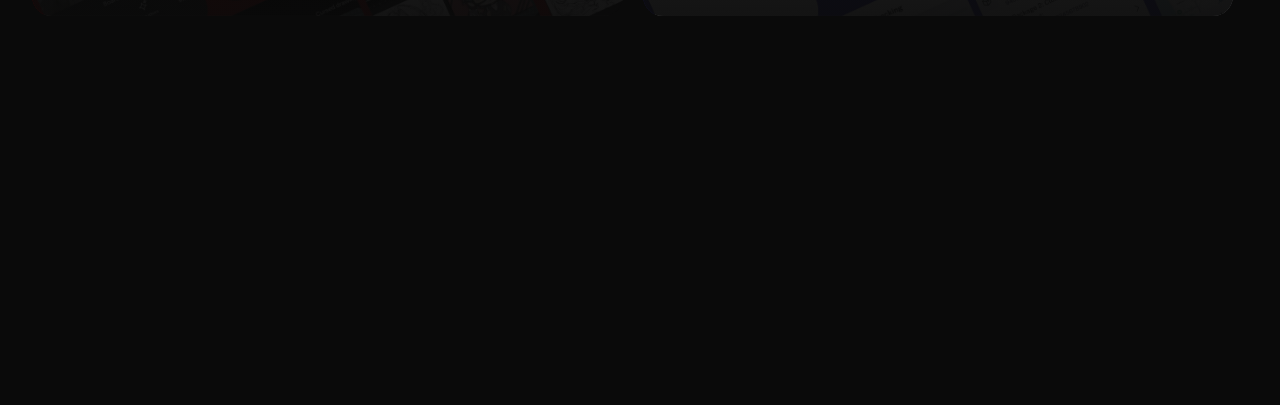
==== commit 4291fca9: "Remove Graphic Design nav link from all pages Co-Authored-By: Claude Sonnet 4.6 <noreply@anthropic.c" ====
--- a/index.html
+++ b/index.html
@@ -19,7 +19,6 @@
                 <li><a href="index.html" class="nav-link active">Work</a></li>
                 <li><a href="stack.html" class="nav-link">Stack</a></li>
                 <li><a href="art.html" class="nav-link">Art</a></li>
-                <li><a href="graphic-design.html" class="nav-link">Graphic Design</a></li>
                 <li><a href="about.html" class="nav-link">About</a></li>
             </ul>
             <div class="nav-actions">
@@ -42,7 +41,6 @@
                 <li><a href="index.html" class="mobile-nav-link">Work</a></li>
                 <li><a href="stack.html" class="mobile-nav-link">Stack</a></li>
                 <li><a href="art.html" class="mobile-nav-link">Art</a></li>
-                <li><a href="graphic-design.html" class="mobile-nav-link">Graphic Design</a></li>
                 <li><a href="about.html" class="mobile-nav-link">About</a></li>
                 <li><a href="kelvin-kyeremeh-resume.pdf" download class="mobile-nav-link">Resume</a></li>
             </ul>
--- a/css/styles.css
+++ b/css/styles.css
@@ -223,13 +223,19 @@
    ========================================== */
 .nav {
     position: fixed;
-    top: 0;
+    bottom: 1.5rem;
     left: 0;
     right: 0;
     z-index: 10001;
-    padding: 1.25rem 0;
+    padding: 0;
     display: flex;
     justify-content: center;
+    pointer-events: none;
+    transition: opacity 0.25s ease;
+}
+
+body.lightbox-open .nav {
+    opacity: 0;
     pointer-events: none;
 }
 
@@ -242,7 +248,7 @@
     padding: 0.5rem 0.5rem 0.5rem 1.6rem;
     border-radius: 50px;
     border: 1px solid rgba(255, 255, 255, 0.12);
-    box-shadow: 0 4px 32px rgba(0, 0, 0, 0.25), inset 0 1px 0 rgba(255, 255, 255, 0.07);
+    box-shadow: 0 -4px 32px rgba(0, 0, 0, 0.25), inset 0 1px 0 rgba(255, 255, 255, 0.07);
     backdrop-filter: blur(20px) saturate(180%);
     -webkit-backdrop-filter: blur(20px) saturate(180%);
 }
@@ -450,69 +456,77 @@
     transform: rotate(-45deg) translate(7px, -6px);
 }
 
-/* Mobile Menu Overlay */
+/* Mobile Menu Overlay — Apple-style full screen */
 .mobile-menu {
     position: fixed;
-    top: 0;
-    right: -100%;
+    inset: 0;
     width: 100%;
-    max-width: 400px;
-    height: 100vh;
+    height: 100%;
     background: #0a0a0a;
     pointer-events: all;
     z-index: 10002;
-    transition: right 0.3s cubic-bezier(0.4, 0, 0.2, 1);
-    padding: 100px 2rem 2rem;
+    opacity: 0;
+    visibility: hidden;
+    transition: opacity 0.3s cubic-bezier(0.4, 0, 0.2, 1),
+                visibility 0.3s cubic-bezier(0.4, 0, 0.2, 1);
+    padding: 5rem 2.5rem 3rem;
+    display: flex;
+    flex-direction: column;
+    justify-content: flex-start;
 }
 
 .mobile-menu.active {
-    right: 0;
+    opacity: 1;
+    visibility: visible;
 }
 
 .mobile-menu-close {
     position: absolute;
-    top: 1.5rem;
-    right: 1.5rem;
+    top: 1.25rem;
+    right: 1.25rem;
     background: none;
     border: none;
-    color: var(--text-secondary);
+    color: var(--text-primary);
     cursor: pointer;
     padding: 0.5rem;
     display: flex;
     align-items: center;
     justify-content: center;
-    transition: color 0.2s ease;
-}
+    transition: opacity 0.2s ease;
+    opacity: 0.7;
+}
+
+.mobile-menu-close:hover { opacity: 1; }
 
 .mobile-menu-close svg {
-    width: 28px;
-    height: 28px;
-}
-
-.mobile-menu-close:hover {
-    color: var(--text-primary);
+    width: 24px;
+    height: 24px;
 }
 
 .mobile-menu-links {
     list-style: none;
     display: flex;
     flex-direction: column;
-    gap: 1rem;
+    gap: 0;
+    margin-top: 1rem;
+}
+
+.mobile-menu-links li {
+    border-bottom: 1px solid rgba(255, 255, 255, 0.08);
 }
 
 .mobile-nav-link {
     display: block;
-    font-size: 1.5rem;
-    font-weight: 500;
+    font-size: 2rem;
+    font-weight: 600;
     color: var(--text-primary);
     padding: 1rem 0;
-    border-bottom: 1px solid rgba(255, 255, 255, 0.1);
-    transition: var(--transition-fast);
+    transition: color 0.2s ease;
+    letter-spacing: -0.01em;
 }
 
 .mobile-nav-link:hover {
-    color: var(--accent);
-    padding-left: 1rem;
+    color: var(--text-secondary);
 }
 
 .mobile-email-row {
@@ -534,6 +548,13 @@
 
 /* Responsive */
 @media (max-width: 1024px) {
+    /* Keep nav at top on mobile */
+    .nav {
+        bottom: auto;
+        top: 0;
+        padding: 0.75rem 0;
+    }
+
     .nav-container {
         padding: 0.5rem 0.5rem 0.5rem 1.6rem;
         width: calc(100% - 2.5rem);
@@ -575,8 +596,8 @@
     display: flex;
     align-items: center;
     position: relative;
-    padding-top: 80px;
-    padding-bottom: 80px;
+    padding-top: 40px;
+    padding-bottom: 120px;
 }
 
 .hero-content {
@@ -626,7 +647,7 @@
 
 .scroll-indicator {
     position: absolute;
-    bottom: 2.5rem;
+    bottom: 7rem;
     left: 50%;
     transform: translateX(-50%);
     text-align: center;
@@ -1292,7 +1313,7 @@
    FOOTER
    ========================================== */
 .footer {
-    padding: 3rem 0;
+    padding: 3rem 0 6rem;
     border-top: 1px solid var(--border-color);
 }
 
@@ -1340,7 +1361,7 @@
    ========================================== */
 .about-hero {
     padding: var(--spacing-xl) 0;
-    padding-top: calc(var(--spacing-xl) + 80px);
+    padding-top: var(--spacing-xl);
 }
 
 .about-grid {
@@ -2188,7 +2209,7 @@
    ========================================== */
 .stack-hero {
     padding: 3rem 0 2rem;
-    padding-top: calc(3rem + 80px);
+    padding-top: 3rem;
 }
 
 .stack-title {
@@ -2592,7 +2613,7 @@
    ART PAGE
    ========================================== */
 .art-hero {
-    padding-top: calc(var(--spacing-xl) + 80px);
+    padding-top: var(--spacing-xl);
     padding-bottom: var(--spacing-md);
 }
 
@@ -2699,3 +2720,75 @@
     }
 }
 
+/* ==========================================
+   LIGHTBOX
+   ========================================== */
+.lightbox {
+    position: fixed;
+    inset: 0;
+    z-index: 10000;
+    display: flex;
+    align-items: center;
+    justify-content: center;
+    opacity: 0;
+    pointer-events: none;
+    transition: opacity 0.3s cubic-bezier(0.4, 0, 0.2, 1);
+}
+
+.lightbox.active {
+    opacity: 1;
+    pointer-events: all;
+}
+
+.lightbox-backdrop {
+    position: absolute;
+    inset: 0;
+    background: rgba(0, 0, 0, 0.75);
+    backdrop-filter: blur(16px) saturate(120%);
+    -webkit-backdrop-filter: blur(16px) saturate(120%);
+}
+
+.lightbox-img {
+    position: relative;
+    z-index: 1;
+    max-width: 88vw;
+    max-height: 88vh;
+    object-fit: contain;
+    border-radius: 12px;
+    transform: scale(0.92);
+    transition: transform 0.35s cubic-bezier(0.34, 1.56, 0.64, 1);
+    box-shadow: 0 40px 100px rgba(0, 0, 0, 0.6);
+}
+
+.lightbox.active .lightbox-img {
+    transform: scale(1);
+}
+
+.lightbox-close {
+    position: absolute;
+    top: 1.25rem;
+    right: 1.25rem;
+    z-index: 2;
+    background: rgba(255, 255, 255, 0.1);
+    border: 1px solid rgba(255, 255, 255, 0.15);
+    border-radius: 50%;
+    color: #fff;
+    cursor: pointer;
+    width: 2.5rem;
+    height: 2.5rem;
+    display: flex;
+    align-items: center;
+    justify-content: center;
+    opacity: 0.8;
+    transition: opacity 0.2s ease, background 0.2s ease;
+}
+
+.lightbox-close:hover {
+    opacity: 1;
+    background: rgba(255, 255, 255, 0.2);
+}
+
+.art-item img {
+    cursor: zoom-in;
+}
+
